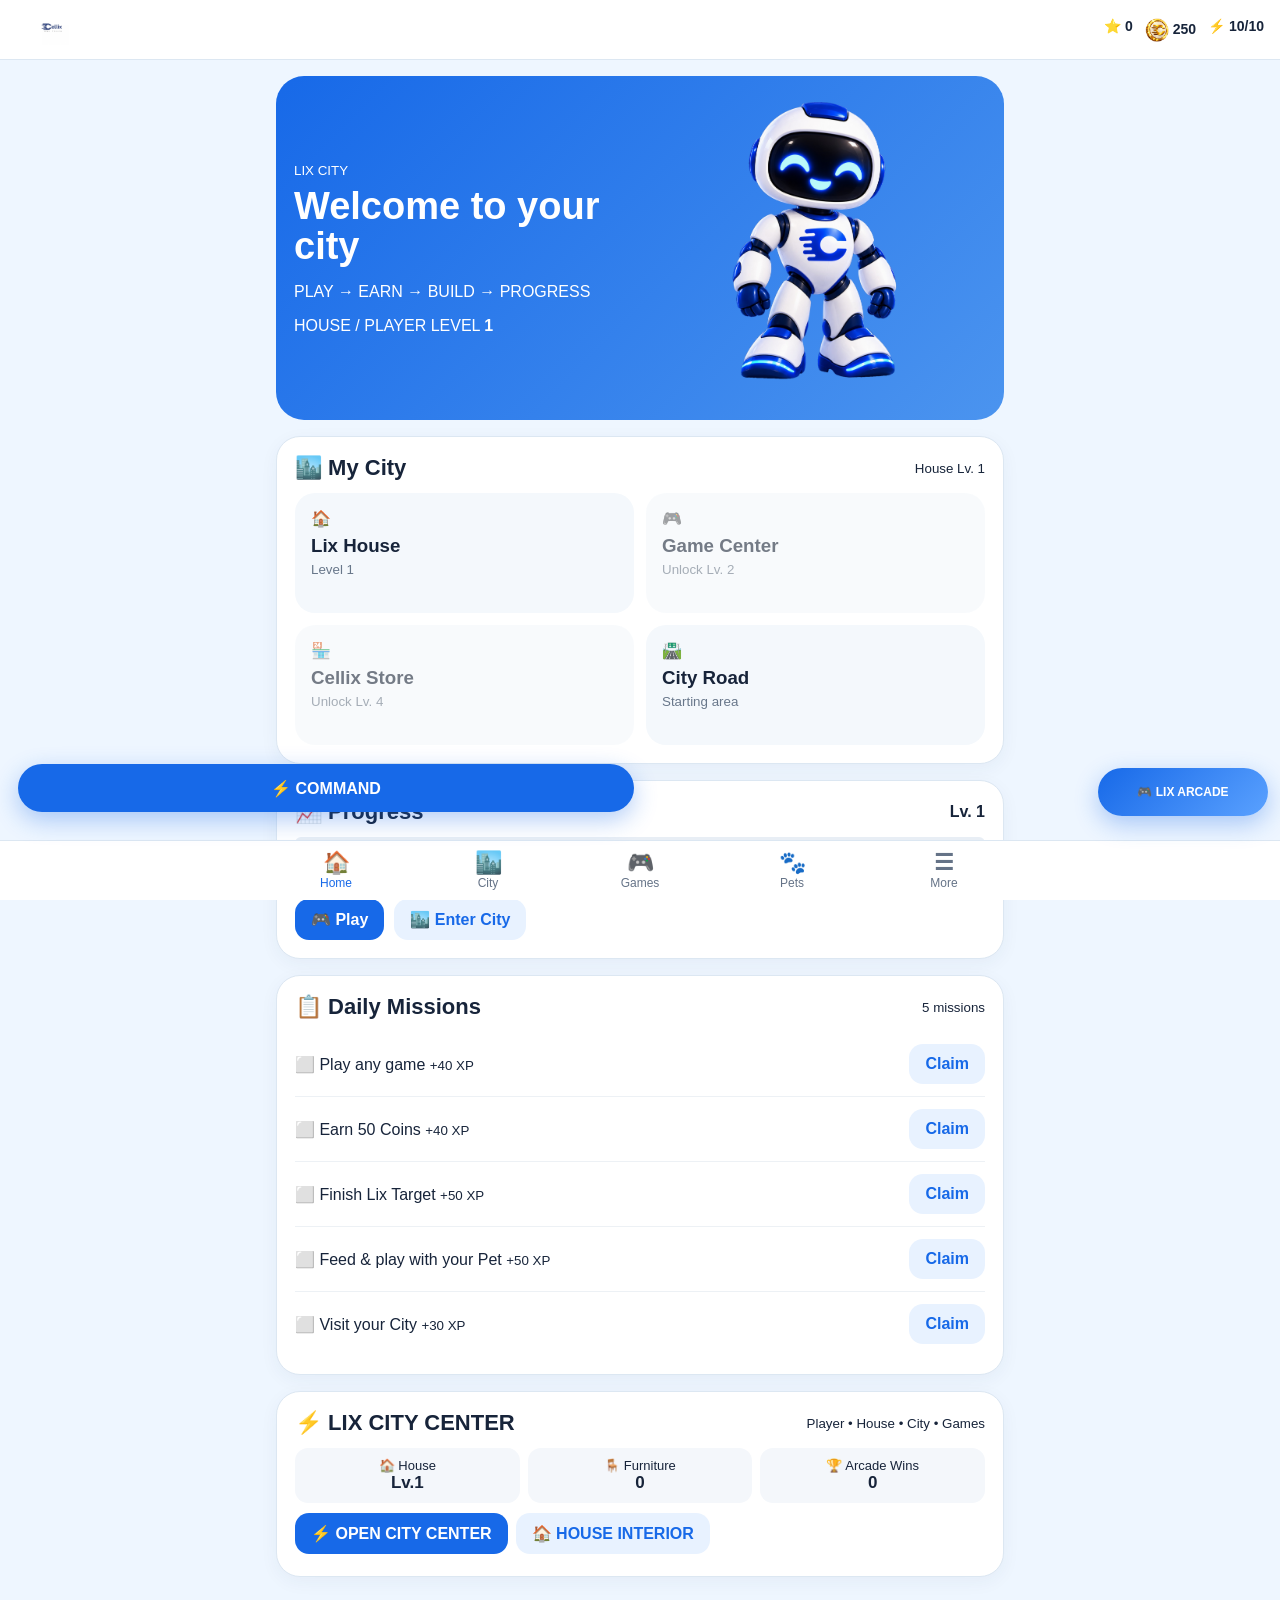
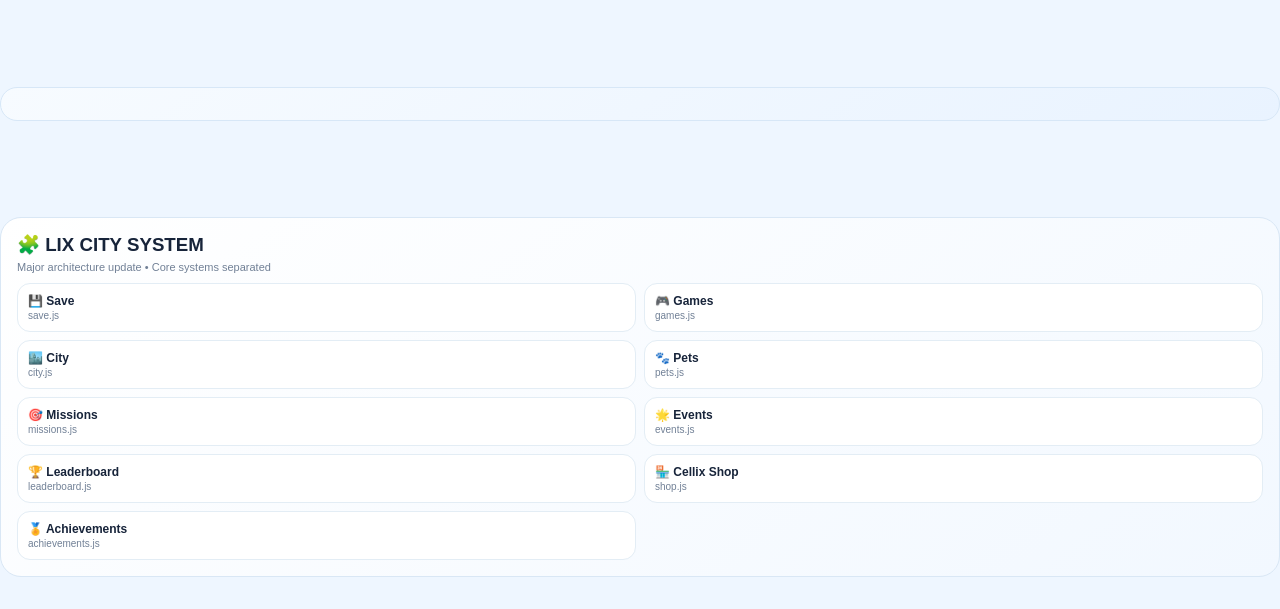
==== index.html @ 16416f97 "Add files via upload" ====
<!doctype html>
<html lang="en">
<head>
<meta charset="utf-8">
<meta name="viewport" content="width=device-width,initial-scale=1,viewport-fit=cover">
<meta name="theme-color" content="#1769e8">
<meta name="version" content="LIX CITY v2.3 MEGA INTEGRATION">
<title>LIX CITY v2.3 — Mega Integration</title>
<style>
*{box-sizing:border-box}:root{--blue:#1769e8;--ink:#17243a;--muted:#68778a;--bg:#eef6ff;--line:#dce7f2}body{margin:0;background:var(--bg);color:var(--ink);font-family:Arial,Helvetica,sans-serif}button{font:inherit;border:0;cursor:pointer}.top{position:sticky;top:0;z-index:40;background:#fff;padding:10px 16px;display:flex;align-items:center;justify-content:space-between;border-bottom:1px solid var(--line)}.brand img{width:70px;max-height:35px;object-fit:contain}.stats{display:flex;gap:12px;font-weight:700;font-size:14px}.wrap{max-width:760px;margin:auto;padding:16px 16px 94px}.hero{background:linear-gradient(135deg,#1769e8,#4b94ef);border-radius:28px;color:#fff;padding:22px 18px;display:grid;grid-template-columns:1fr 1fr;gap:12px;align-items:center}.hero h1{font-size:38px;line-height:1.05;margin:8px 0}.hero img{width:100%;max-height:300px;object-fit:contain}.card{background:#fff;border:1px solid var(--line);border-radius:24px;padding:18px;margin-top:16px;box-shadow:0 5px 18px #233d5a0d}.title{display:flex;justify-content:space-between;align-items:center;margin-bottom:12px}.title h2{margin:0;font-size:22px}.grid{display:grid;grid-template-columns:1fr 1fr;gap:12px}.tile{background:#f4f8fc;border-radius:20px;padding:16px;min-height:120px}.tile h3{margin:7px 0 3px}.tile small,.muted{color:var(--muted)}.btn.ghost{background:#fff;border:1px solid #d7e4ef;color:#17304b;padding:8px 10px;font-size:12px}.btn{background:var(--blue);color:#fff;border-radius:14px;padding:11px 16px;font-weight:700}.btn.alt{background:#e8f2ff;color:var(--blue)}.btn:disabled{opacity:.45}.row{display:flex;gap:10px;flex-wrap:wrap}.progress{height:12px;background:#e8eef5;border-radius:20px;overflow:hidden}.bar{height:100%;background:var(--blue);border-radius:20px}.mission{display:flex;justify-content:space-between;align-items:center;gap:8px;padding:12px 0;border-bottom:1px solid #edf1f5}.mission:last-child{border-bottom:0}.unlock{display:flex;justify-content:space-between;align-items:center;gap:12px;padding:12px 0;border-bottom:1px solid #edf1f5}.unlock:last-child{border-bottom:0}.unlock b{font-size:15px}.badge{background:#e8f2ff;color:var(--blue);border-radius:999px;padding:5px 9px;font-size:12px;font-weight:700}.badge.now{background:#e7f7ed;color:#267342}

/* Living city */
.city-wrap{position:relative;height:535px;border-radius:28px;overflow:hidden;border:2px solid #cbddea;background:linear-gradient(#91d7ff 0 43%,#88c978 43%);box-shadow:inset 0 -20px 50px #527c4430}.cloud{position:absolute;width:72px;height:25px;border-radius:30px;background:#fff9;filter:blur(.2px);animation:cloud 22s linear infinite}.cloud:before,.cloud:after{content:"";position:absolute;background:#fff9;border-radius:50%}.cloud:before{width:32px;height:32px;left:12px;top:-16px}.cloud:after{width:42px;height:42px;right:8px;top:-20px}.c1{top:12%;left:-20%}.c2{top:20%;left:45%;animation-duration:28s}.city-road-h{position:absolute;left:-5%;right:-5%;top:61%;height:62px;background:#727d8a;box-shadow:0 -6px 0 #aab2ba,0 6px 0 #aab2ba}.city-road-v{position:absolute;top:39%;bottom:-5%;left:56%;width:62px;background:#727d8a;box-shadow:-6px 0 0 #aab2ba,6px 0 0 #aab2ba}.lane-h{position:absolute;left:0;right:0;top:calc(61% + 29px);height:4px;background:#f7f1d1}.lane-v{position:absolute;top:43%;bottom:0;left:calc(56% + 29px);width:4px;background:#f7f1d1}.plot{position:absolute;background:#ffffffeb;border:3px solid #dce7f2;border-radius:20px;width:145px;height:112px;display:flex;align-items:center;justify-content:center;flex-direction:column;font-weight:700;box-shadow:0 10px 20px #23415a25;z-index:3}.plot small{font-weight:400;color:#68778a}.house{left:5%;top:8%}.center{right:5%;top:7%}.store{left:5%;top:36%}.park{left:5%;bottom:6%}.energy{right:5%;bottom:6%}.locked{opacity:.52;filter:grayscale(.15)}.tree{position:absolute;font-size:34px;z-index:2;animation:sway 2.5s ease-in-out infinite alternate}.t1{left:42%;top:11%}.t2{left:74%;top:34%}.t3{left:31%;bottom:8%}.t4{right:29%;bottom:14%}.lamp{position:absolute;font-size:25px;z-index:4}.l1{left:48%;top:56%}.l2{left:68%;top:55%}.city-lix{position:absolute;width:84px;height:auto;left:43%;top:48%;z-index:10;filter:drop-shadow(0 9px 5px #23415a45);transition:left .2s ease,top .2s ease}.city-lix.walk{animation:lixbob .42s infinite alternate}.pet-city{position:absolute;font-size:32px;z-index:11;transition:left .25s ease,top .25s ease}.coins-city{position:absolute;z-index:5;font-size:24px;animation:floatcoin 2s ease-in-out infinite}.cc1{left:36%;top:38%}.cc2{right:33%;top:45%}.cc3{left:20%;bottom:23%}.city-controls{display:flex;gap:8px;justify-content:center;margin-top:12px}.round{width:52px;height:44px;border-radius:14px;background:#e8f2ff;color:var(--blue);font-weight:900}.energy-countdown{display:block;font-size:10px;color:#5d6f82;margin-top:2px;white-space:nowrap}.energy-countdown.ready{color:#1769e8;font-weight:800}.stats .energy-stat{display:inline-flex;flex-direction:column;align-items:center;line-height:1.05}.stats .energy-stat .energy-main{font-size:12px}.stats .energy-stat .energy-countdown{font-size:9px}
.city-note{padding:10px 12px;border-radius:14px;background:#f2f8ff;margin-top:12px}.zone-label{position:absolute;z-index:2;background:#17243acc;color:#fff;border-radius:10px;padding:6px 9px;font-size:11px}.zl1{left:35%;top:31%}.zl2{right:28%;bottom:27%}
@keyframes cloud{to{transform:translateX(150vw)}}@keyframes sway{to{transform:rotate(3deg)}}@keyframes lixbob{to{transform:translateY(-4px)}}@keyframes floatcoin{50%{transform:translateY(-7px)}}.nav{position:fixed;bottom:0;left:0;right:0;background:#fff;border-top:1px solid var(--line);z-index:50}.navin{max-width:760px;margin:auto;display:grid;grid-template-columns:repeat(5,1fr)}.nav button{background:#fff;padding:9px 2px 10px;color:#657387;font-size:12px}.nav button b{display:block;font-size:22px}.nav button.active{color:var(--blue)}.toast{position:fixed;left:50%;bottom:78px;transform:translateX(-50%);background:#17243a;color:#fff;padding:11px 16px;border-radius:14px;z-index:100;display:none;white-space:nowrap}.center{text-align:center}
.game{background:#f5f9ff;border:1px solid #dce8f5;border-radius:20px;padding:16px;margin-top:12px}.playarea,.runnerArea,.catchArea{height:330px;border-radius:20px;position:relative;overflow:hidden;margin:12px 0;border:2px solid #d5e6ef;background:linear-gradient(#bde6ff,#dff5c8)}.target{position:absolute;width:56px;height:56px;border-radius:50%;background:var(--blue);color:#fff;font-weight:900;display:grid;place-items:center}.runnerLix{position:absolute;bottom:40px;left:10%;width:82px;transition:left .12s}.obstacle{position:absolute;bottom:34px;width:35px;height:55px;background:#8b5a35;border-radius:10px}.lane{position:absolute;left:0;right:0;bottom:20px;border-top:3px dashed #fff9}.fall{position:absolute;font-size:32px;background:none}.spin{width:230px;height:230px;border-radius:50%;margin:18px auto;background:conic-gradient(#1769e8 0 16.66%,#f4b400 16.66% 33.32%,#50a56b 33.32% 49.98%,#e85d75 49.98% 66.64%,#7c5cff 66.64% 83.3%,#ff8a3d 83.3%);border:10px solid #fff;display:grid;place-items:center;box-shadow:0 8px 25px #0002}.spin:after{content:"SPIN";background:#17243a;color:#fff;width:76px;height:76px;border-radius:50%;display:grid;place-items:center}
@media(max-width:520px){.hero h1{font-size:32px}.hero img{max-height:260px}.stats{gap:8px;font-size:13px}.city-wrap{height:500px}.plot{width:118px;height:92px;font-size:14px}.city-lix{width:70px}}

.coin-icon{width:24px;height:24px;object-fit:contain;vertical-align:middle;display:inline-block}
.coin-icon.small{width:20px;height:20px}
.coin-icon.big{width:34px;height:34px}
.coin-float{position:absolute;z-index:5;width:38px;height:38px;object-fit:contain;animation:floatcoin 2s ease-in-out infinite}
.fall.coin-img{position:absolute;background:none;border:0;width:42px;height:42px;object-fit:contain;z-index:5}

/* v0.8 living-city world */
.city-viewport{height:560px;overflow:auto;overflow-x:hidden;border-radius:28px;border:2px solid #cbddea;background:#8fd4fa;position:relative;scroll-behavior:smooth}
.city-world{position:relative;width:920px;height:760px;background:linear-gradient(#91d8ff 0 40%,#83c979 40%);overflow:hidden}
.city-world .road-h{position:absolute;left:-20px;right:-20px;top:470px;height:82px;background:#707b88;box-shadow:0 -7px #aeb7bf,0 7px #aeb7bf}
.city-world .road-v{position:absolute;top:300px;bottom:-20px;left:500px;width:82px;background:#707b88;box-shadow:-7px 0 #aeb7bf,7px 0 #aeb7bf}
.city-world .road-h:after{content:"";position:absolute;left:0;right:0;top:39px;height:4px;background:#f8efc6}
.city-world .road-v:after{content:"";position:absolute;top:0;bottom:0;left:39px;width:4px;background:#f8efc6}
.b-workshop{left:70px;top:560px}.b-market{left:700px;top:560px}.b-studio{left:270px;top:620px}.b-stable{left:520px;top:620px}
.city-building{position:absolute;width:180px;height:150px;border-radius:18px 18px 12px 12px;z-index:6;filter:drop-shadow(0 12px 8px #27445a30)}
.city-building .roof{position:absolute;left:-10px;right:-10px;top:-35px;height:55px;background:#fff;border-radius:20px 20px 6px 6px;transform:skewX(-12deg);box-shadow:0 7px 0 #d7e4ed}
.city-building .front{position:absolute;inset:0;border-radius:16px;background:linear-gradient(180deg,#dff4ff 0%,#b7d8ed 58%,#91b8d0 100%);border:4px solid #d9edf8;overflow:hidden;box-shadow:inset 0 10px 0 #ffffff55,inset 0 -12px 0 #527a9555}
.city-building .window{position:absolute;width:28px;height:32px;background:linear-gradient(145deg,#d9f6ff,#4ca8dc);border:3px solid #fff;border-radius:7px;box-shadow:inset 0 0 0 2px #65b9e5,0 3px 5px #18344a35}
.city-building .door{position:absolute;bottom:0;left:calc(50% - 20px);width:40px;height:56px;background:linear-gradient(90deg,#245579,#5d99bd,#245579);border-radius:10px 10px 0 0;border:3px solid #fff;box-shadow:0 -2px 8px #17304b33}
.city-building .label{position:absolute;left:7px;right:7px;bottom:7px;text-align:center;font-weight:900;font-size:12px;color:#fff;background:#17304bd9;border-radius:8px;padding:4px 3px;text-shadow:none;z-index:3}
.b-house{left:70px;top:95px}.b-center{left:650px;top:110px}.b-store{left:70px;top:300px}.b-park{left:70px;top:545px}.b-energy{left:650px;top:545px}
.b-house .front{background:linear-gradient(135deg,#fff7e8,#e9f4ff)}.b-house .roof{background:#e85f62}
.b-center .roof{background:#7b8cff}.b-store .roof{background:#5dc68a}.b-park .roof{background:#75c96d}.b-energy .roof{background:#ffc84a}
.locked-building{opacity:.48;filter:grayscale(.1) drop-shadow(0 8px 5px #27445a22)}
.world-tree{position:absolute;font-size:48px;z-index:4;filter:drop-shadow(0 5px 3px #27445a30)}
.wt1{left:330px;top:110px}.wt2{left:790px;top:315px}.wt3{left:350px;top:575px}.wt4{left:820px;top:585px}.wt5{left:20px;top:485px}
.world-lamp{position:absolute;font-size:30px;z-index:8}.wl1{left:430px;top:430px}.wl2{left:570px;top:430px}.wl3{left:470px;top:535px}.wl4{left:610px;top:535px}
.world-coin{position:absolute;width:54px;height:54px;object-fit:contain;z-index:9;cursor:pointer;animation:floatcoin 1.8s ease-in-out infinite;filter:drop-shadow(0 6px 5px #5b3b0028)}
.wc1{left:390px;top:270px}.wc2{left:570px;top:350px}.wc3{left:300px;top:510px}.wc4{left:700px;top:470px}.wc5{left:470px;top:650px}
.world-lix{position:absolute;width:92px;height:auto;object-fit:contain;z-index:15;filter:drop-shadow(0 10px 5px #23415a45);transition:left .18s ease,top .18s ease}
.world-pet{position:absolute;font-size:34px;z-index:16;transition:left .2s ease,top .2s ease}
.world-sign{position:absolute;background:#17304bd9;color:#fff;padding:7px 11px;border-radius:12px;font-size:12px;font-weight:700;z-index:10}
.ws1{left:350px;top:405px}.ws2{left:515px;top:405px}
.city-scroll-hint{font-size:12px;color:#68778a;text-align:center;margin-top:7px}

/* v0.9 interaction layer */
.city-action{position:absolute;z-index:30;transform:translate(-50%,-100%);background:#17304bf2;color:#fff;border:2px solid #fff;border-radius:14px;padding:8px 12px;font-size:12px;font-weight:800;box-shadow:0 8px 18px #18344a33;display:none}
.city-action.show{display:block}
.city-panel{position:absolute;z-index:35;left:50%;bottom:16px;transform:translateX(-50%);width:min(430px,90%);background:#fffffff5;border:2px solid #d9e8f2;border-radius:22px;padding:14px;box-shadow:0 12px 28px #1d405a30;display:none}
.city-panel.show{display:block}
.city-panel h3{margin:0 0 4px}.city-panel p{margin:5px 0;color:#68778a;font-size:13px}
.city-panel .close{position:absolute;right:10px;top:8px;background:#eaf3fb;color:#17304b;border-radius:10px;width:32px;height:32px}
.city-build-hit{position:absolute;z-index:20;cursor:pointer;background:transparent!important;border:0!important;padding:0!important;margin:0!important;box-shadow:none!important;appearance:none;-webkit-appearance:none;color:transparent!important;outline:none!important}
.bh-house{left:60px;top:80px;width:200px;height:190px}.bh-center{left:640px;top:90px;width:200px;height:190px}
.bh-store{left:60px;top:280px;width:200px;height:190px}.bh-park{left:60px;top:525px;width:200px;height:190px}.bh-energy{left:640px;top:525px;width:200px;height:190px}
.collect-ring{position:absolute;z-index:8;pointer-events:none;width:68px;height:68px;border:3px solid #fff;border-radius:50%;animation:ring .5s ease-out forwards}
@keyframes ring{to{transform:scale(1.7);opacity:0}}

/* v0.10 city composition fix */
.city-viewport{height:560px;overflow:auto;overflow-x:auto;overflow-y:auto}
.city-world{width:1100px;height:820px;background:linear-gradient(#91d8ff 0 34%,#83c979 34% 100%)}
.city-world .road-h{top:405px;height:76px}
.city-world .road-v{top:190px;left:590px;width:76px}
.city-world .road-h:after{top:36px}
.city-world .road-v:after{left:36px}
.city-building{width:150px;height:118px}
.city-building .roof{top:-27px;height:43px}
.city-building .window{width:23px;height:27px;top:28px!important}
.city-building .door{width:34px;height:47px;left:calc(50% - 17px)}
.city-building .label{font-size:12px;bottom:6px}
.b-house{left:105px;top:105px}
.b-center{left:780px;top:115px}
.b-store{left:100px;top:555px}
.b-park{left:790px;top:555px}
.b-energy{left:425px;top:620px}
.bh-house{left:85px;top:85px;width:190px;height:160px}
.bh-center{left:760px;top:95px;width:190px;height:160px}
.bh-store{left:80px;top:535px;width:190px;height:160px}
.bh-park{left:770px;top:535px;width:190px;height:160px}
.bh-energy{left:405px;top:600px;width:190px;height:160px}
.wt1{left:350px;top:110px}.wt2{left:950px;top:300px}.wt3{left:340px;top:625px}.wt4{left:720px;top:690px}.wt5{left:20px;top:350px}
.wl1{left:500px;top:365px}.wl2{left:665px;top:365px}.wl3{left:540px;top:470px}.wl4{left:635px;top:470px}
.wc1{left:350px;top:260px}.wc2{left:680px;top:300px}.wc3{left:285px;top:470px}.wc4{left:850px;top:450px}.wc5{left:530px;top:700px}
.ws1{left:410px;top:320px}.ws2{left:625px;top:320px}
.world-lix{width:78px}

/* v0.12 building polish */
.b-house .front{background:linear-gradient(180deg,#fff1d6 0%,#e9b875 58%,#c9894d 100%)}
.b-center .front{background:linear-gradient(180deg,#e5e8ff 0%,#9aa8ed 58%,#6674bd 100%)}
.b-store .front{background:linear-gradient(180deg,#e5fff0 0%,#9cddb9 58%,#5baa7f 100%)}
.b-park .front{background:linear-gradient(180deg,#e9ffe6 0%,#a8d98e 58%,#6ea95b 100%)}
.b-energy .front{background:linear-gradient(180deg,#fff8d7 0%,#f1cf62 58%,#c89b28 100%)}
.b-house .roof{box-shadow:0 7px 0 #b94e53,0 10px 14px #27445a30}.b-center .roof{box-shadow:0 7px 0 #5967ca,0 10px 14px #27445a30}.b-store .roof{box-shadow:0 7px 0 #419d69,0 10px 14px #27445a30}.b-park .roof{box-shadow:0 7px 0 #589c52,0 10px 14px #27445a30}.b-energy .roof{box-shadow:0 7px 0 #d39e24,0 10px 14px #27445a30}
.locked-building{opacity:.58}


/* v0.26 — House visual progression */
.b-house.stage-1 .roof{background:#e85f62}
.b-house.stage-1 .front{background:linear-gradient(180deg,#fff1d6 0%,#e9b875 58%,#c9894d 100%)}
.b-house.stage-5 .roof{background:#5c7fe8;height:50px}
.b-house.stage-5 .front{background:linear-gradient(180deg,#e9f4ff 0%,#9fc8ed 58%,#5c86b5 100%)}
.b-house.stage-10 .roof{background:#6c4fd4;height:54px}
.b-house.stage-10 .front{background:linear-gradient(180deg,#f3ecff 0%,#bba5ed 58%,#7055a9 100%)}
.b-house.stage-15 .roof{background:#d68a35;height:58px}
.b-house.stage-15 .front{background:linear-gradient(180deg,#fff5df 0%,#e8c17e 58%,#ae7838 100%)}
.b-house.stage-20 .roof{background:#2d9b9b;height:62px}
.b-house.stage-20 .front{background:linear-gradient(180deg,#e4ffff 0%,#8bd0d0 58%,#438c8c 100%)}
.b-house.stage-25 .roof{background:#d84d88;height:66px}
.b-house.stage-25 .front{background:linear-gradient(180deg,#fff0f8 0%,#e6a4c4 58%,#a85d83 100%)}
.b-house.stage-30 .roof{background:#3f8d68;height:70px}
.b-house.stage-30 .front{background:linear-gradient(180deg,#effff5 0%,#a8d8b8 58%,#5d956f 100%)}
.b-house.stage-35 .roof{background:#455a9d;height:74px}
.b-house.stage-35 .front{background:linear-gradient(180deg,#eef2ff 0%,#a8b6e2 58%,#5c6d9e 100%)}
.b-house.stage-40 .roof{background:#b94b3f;height:78px}
.b-house.stage-40 .front{background:linear-gradient(180deg,#fff0eb 0%,#e4a398 58%,#a05b51 100%)}
.b-house.stage-45 .roof{background:#8a5a9e;height:82px}
.b-house.stage-45 .front{background:linear-gradient(180deg,#fff0ff 0%,#c9a4d2 58%,#835f8e 100%)}
.b-house.stage-50 .roof{background:#c99a25;height:86px;box-shadow:0 8px 0 #8e6c18,0 12px 18px #27445a30}
.b-house.stage-50 .front{background:linear-gradient(180deg,#fffbe7 0%,#f0d66e 58%,#b7952e 100%)}
.energy-countdown{font-size:11px;color:#657387}.energy-countdown.ready{color:#1769e8;font-weight:800}.tile.locked{opacity:.6}

/* v0.32 city buildings */
.b-workshop{left:410px;top:105px}.b-market{left:790px;top:315px}.b-studio{left:410px;top:315px}.b-stable{left:790px;top:500px}.b-plaza{left:410px;top:500px}.b-arena{left:105px;top:315px}
.b-workshop .roof{background:#9b7653}.b-market .roof{background:#d46b9a}.b-studio .roof{background:#8b70d6}.b-stable .roof{background:#9b704f}.b-plaza .roof{background:#4d9fc7}.b-arena .roof{background:#e4ad42}
.b-workshop .front{background:linear-gradient(180deg,#fff4e5,#cfa77b 58%,#8f6848)}.b-market .front{background:linear-gradient(180deg,#fff0f8,#e3a1c1 58%,#ad5d88)}.b-studio .front{background:linear-gradient(180deg,#f1ecff,#b7a6e8 58%,#7b63b5)}.b-stable .front{background:linear-gradient(180deg,#fff4df,#d6a56e 58%,#96653f)}.b-plaza .front{background:linear-gradient(180deg,#e9fbff,#9fd4e8 58%,#5d9db8)}.b-arena .front{background:linear-gradient(180deg,#fff7d9,#e5c96e 58%,#b08b2c)}
.b-workshop .roof,.b-market .roof,.b-studio .roof,.b-stable .roof,.b-plaza .roof,.b-arena .roof{box-shadow:0 7px 0 #27445a55,0 10px 14px #27445a30}

.bh-workshop{left:395px;top:90px;width:190px;height:160px}.bh-market{left:775px;top:300px;width:190px;height:160px}.bh-studio{left:395px;top:300px;width:190px;height:160px}.bh-stable{left:775px;top:485px;width:190px;height:160px}.bh-plaza{left:395px;top:485px;width:190px;height:160px}.bh-arena{left:90px;top:300px;width:190px;height:160px}

.cellix-shop-card{margin-top:16px}.cellix-product{display:flex;align-items:center;justify-content:space-between;gap:12px;padding:12px 14px;border:1px solid #dce7f2;border-radius:16px;background:#f7fbff}.cellix-product .meta{min-width:0}.cellix-product .name{font-weight:800}.cellix-product .sub{font-size:12px;color:#68778a;margin-top:3px}.cellix-product a{display:inline-block;flex:0 0 auto;background:#1769e8;color:#fff;text-decoration:none;border-radius:12px;padding:10px 14px;font-weight:800}.cellix-shop-note{font-size:12px;color:#68778a;margin:4px 0 0}.cellix-empty{padding:14px;border-radius:16px;background:#f4f8fc;color:#68778a}

.install-card{display:none;border:2px solid #cfe2ff;background:linear-gradient(135deg,#eef7ff,#fff);}
.install-card.show{display:block}
.install-card .install-note{color:#68778a;font-size:13px;margin:6px 0 12px}
.install-btn{width:100%;font-size:16px;padding:13px 16px}

.game-center-panel{margin-top:14px;padding:14px;border-radius:18px;background:linear-gradient(135deg,#edf3ff,#fff);border:1px solid #d8e5f5}
.game-center-panel .gc-row{display:flex;justify-content:space-between;gap:10px;align-items:center;padding:10px 0;border-bottom:1px solid #e3ebf4}
.game-center-panel .gc-row:last-child{border-bottom:0}
.game-center-panel .gc-name{font-weight:900}.game-center-panel .gc-meta{font-size:12px;color:#68778a}


.gc-real{margin-top:16px;padding:16px;border-radius:22px;background:linear-gradient(145deg,#f7fbff,#e9f3ff);border:1px solid #d7e7f7}
.gc-real h3{margin:0 0 5px}.gc-sub{font-size:12px;color:#6b7b8d;margin-bottom:12px}
.gc-games{display:grid;grid-template-columns:1fr;gap:10px}
.gc-game{display:flex;align-items:center;gap:12px;padding:13px;border-radius:17px;background:#fff;border:1px solid #e3edf6}
.gc-game .ico{font-size:28px;width:38px;text-align:center}.gc-game .info{flex:1}.gc-game .name{font-weight:900}.gc-game .meta{font-size:11px;color:#718096;margin-top:3px}
.gc-game .play{border:0;border-radius:12px;padding:9px 12px;background:#1688e5;color:#fff;font-weight:800}
.gc-up{font-size:11px;color:#1688e5;font-weight:800}


.gc-upgrade-box{margin-top:12px;padding:13px;border-radius:16px;background:#fff;border:1px solid #e1ebf5}
.gc-upgrade-head{display:flex;justify-content:space-between;align-items:center;margin-bottom:8px}
.gc-upgrade-head b{font-size:13px}.gc-upgrade-head span{font-size:11px;color:#718096}
.gc-upgrade-actions{display:flex;gap:8px;flex-wrap:wrap}
.gc-upgrade-actions button{border:0;border-radius:11px;padding:9px 11px;background:#1769e8;color:#fff;font-weight:800}
.gc-upgrade-actions button:disabled{opacity:.45}


.lix-major{margin-top:16px;display:grid;gap:12px}
.lix-card{background:linear-gradient(145deg,#fff,#f3f8ff);border:1px solid #dce9f6;border-radius:20px;padding:15px}
.lix-card-head{display:flex;justify-content:space-between;align-items:center;margin-bottom:10px}
.lix-card h3{margin:0;font-size:17px}.lix-muted{font-size:11px;color:#718096}
.lix-progress{height:8px;border-radius:99px;background:#e6eef6;overflow:hidden;margin:8px 0}
.lix-progress>i{display:block;height:100%;background:#1688e5;border-radius:99px}
.lix-row{display:flex;align-items:center;gap:10px;padding:9px 0;border-bottom:1px solid #e7eef5}
.lix-row:last-child{border-bottom:0}.lix-row .grow{flex:1}
.lix-pill{font-size:11px;font-weight:900;padding:5px 8px;border-radius:10px;background:#eaf4ff;color:#1676c9}
.lix-btn{border:0;border-radius:11px;padding:9px 12px;background:#1688e5;color:#fff;font-weight:900}
.lix-btn.gold{background:#d99b16}.lix-btn:disabled{opacity:.45}
.lix-statgrid{display:grid;grid-template-columns:repeat(3,1fr);gap:8px}
.lix-stat{padding:10px;border-radius:14px;background:#fff;text-align:center;border:1px solid #e7eef5}
.lix-stat b{display:block;font-size:16px}.lix-stat span{font-size:10px;color:#718096}


.v53-grid{display:grid;gap:12px;margin-top:16px}
.v53-card{background:linear-gradient(145deg,#fff,#f2f8ff);border:1px solid #dbe8f5;border-radius:20px;padding:15px}
.v53-head{display:flex;justify-content:space-between;align-items:center;margin-bottom:10px}
.v53-head h3{margin:0;font-size:17px}.v53-muted{font-size:11px;color:#718096}
.v53-items{display:grid;grid-template-columns:1fr 1fr;gap:9px}
.v53-item{background:#fff;border:1px solid #e3edf5;border-radius:15px;padding:12px}
.v53-item b{display:block;margin-bottom:4px}.v53-item span{font-size:11px;color:#718096}
.v53-action{width:100%;border:0;border-radius:11px;padding:9px;margin-top:9px;background:#1688e5;color:#fff;font-weight:900}
.v53-action:disabled{opacity:.45}
.v53-shop{display:flex;align-items:center;gap:12px;background:#fff;border:1px solid #e3edf5;border-radius:15px;padding:12px;margin-top:8px}
.v53-shop .grow{flex:1}.v53-price{font-weight:900;color:#d49412}


.v54{margin-top:16px;display:grid;gap:12px}
.v54-card{background:linear-gradient(145deg,#fff,#f1f7ff);border:1px solid #d9e7f5;border-radius:21px;padding:15px}
.v54-head{display:flex;align-items:center;justify-content:space-between;margin-bottom:10px}
.v54-head h3{margin:0;font-size:17px}.v54-muted{font-size:11px;color:#718096}
.v54-road{display:grid;gap:8px}
.v54-step{display:flex;align-items:center;gap:10px;padding:10px;border-radius:14px;background:#fff;border:1px solid #e4edf5}
.v54-step .num{width:30px;height:30px;border-radius:50%;display:grid;place-items:center;background:#eaf4ff;color:#1688e5;font-weight:900}
.v54-step .grow{flex:1}.v54-step small{display:block;color:#718096;margin-top:2px}
.v54-city{height:230px;border-radius:18px;position:relative;overflow:hidden;background:linear-gradient(#bde8ff 0 42%,#8fd27d 42% 100%);border:1px solid #d5e6ef}
.v54-roadx,.v54-roady{position:absolute;background:#687783}
.v54-roadx{left:0;right:0;top:57%;height:38px}.v54-roady{top:0;bottom:0;left:50%;width:38px;transform:translateX(-50%)}
.v54-house,.v54-center,.v54-park{position:absolute;display:grid;place-items:center;border-radius:14px;font-size:30px}
.v54-house{left:10%;top:20%;width:82px;height:62px;background:#fff0dc}.v54-center{right:9%;top:18%;width:82px;height:62px;background:#dfe8ff}.v54-park{left:11%;bottom:12%;width:74px;height:56px;background:#bceaa9}
.v54-lix{position:absolute;left:47%;top:45%;font-size:34px;animation:v54walk 3s ease-in-out infinite alternate}
.v54-pet{position:absolute;left:57%;top:60%;font-size:23px;animation:v54pet 2.4s ease-in-out infinite alternate}
@keyframes v54walk{from{transform:translateX(-18px)}to{transform:translateX(18px)}}@keyframes v54pet{from{transform:translateX(-8px)}to{transform:translateX(8px)}}
.v54-collect{position:absolute;font-size:24px;animation:v54float 1.6s ease-in-out infinite alternate}
.v54-c1{left:35%;top:22%}.v54-c2{right:25%;bottom:20%}
@keyframes v54float{from{transform:translateY(0)}to{transform:translateY(-8px)}}
.v54-housebox{display:flex;gap:12px;align-items:center}
.v54-housebox .big{font-size:44px}.v54-housebox .grow{flex:1}
.v54-bar{height:8px;background:#e5edf5;border-radius:99px;overflow:hidden;margin-top:8px}.v54-bar i{display:block;height:100%;background:#1688e5;border-radius:99px}


.v55{margin-top:16px;display:grid;gap:12px}
.v55-card{background:linear-gradient(145deg,#fff,#f1f7ff);border:1px solid #d9e7f5;border-radius:21px;padding:15px}
.v55-head{display:flex;justify-content:space-between;align-items:center;gap:8px;margin-bottom:10px}
.v55-head h3{margin:0;font-size:17px}.v55-muted{font-size:11px;color:#718096}
.v55-grid{display:grid;grid-template-columns:1fr 1fr;gap:9px}
.v55-box{padding:12px;border-radius:15px;background:#fff;border:1px solid #e3edf5}
.v55-box b{display:block;margin-bottom:4px}.v55-box small{color:#718096}
.v55-btn{width:100%;border:0;border-radius:11px;padding:10px;margin-top:9px;background:#1688e5;color:#fff;font-weight:900}
.v55-btn.alt{background:#eaf4ff;color:#1676c9}.v55-btn.gold{background:#d99b16}
.v55-list{display:grid;gap:7px}.v55-row{display:flex;align-items:center;gap:10px;padding:10px;border-radius:13px;background:#fff;border:1px solid #e5edf5}
.v55-row .grow{flex:1}.v55-rank{font-weight:900;width:26px}.v55-tag{font-size:10px;font-weight:900;padding:5px 7px;border-radius:9px;background:#eaf4ff;color:#1676c9}
.v55-citymini{height:150px;border-radius:17px;position:relative;overflow:hidden;background:linear-gradient(#bce8ff 0 43%,#8fd27d 43%);border:1px solid #d5e6ef}
.v55-citymini:before,.v55-citymini:after{content:"";position:absolute;background:#667783}.v55-citymini:before{left:0;right:0;top:58%;height:27px}.v55-citymini:after{top:0;bottom:0;left:51%;width:27px}
.v55-citymini .h{position:absolute;left:9%;top:20%;font-size:35px}.v55-citymini .g{position:absolute;right:9%;top:20%;font-size:35px}.v55-citymini .l{position:absolute;left:46%;top:48%;font-size:31px}.v55-citymini .p{position:absolute;left:57%;top:63%;font-size:21px}


/* v0.57 Major Expansion */
.v57{margin-top:16px;display:grid;gap:12px}
.v57-card{background:linear-gradient(145deg,#fff,#f1f7ff);border:1px solid #d9e7f5;border-radius:21px;padding:15px}
.v57-head{display:flex;justify-content:space-between;align-items:center;gap:8px;margin-bottom:11px}
.v57-head h3{margin:0;font-size:17px}.v57-muted{font-size:11px;color:#718096}
.v57-grid{display:grid;grid-template-columns:1fr 1fr;gap:9px}
.v57-box{padding:12px;border-radius:15px;background:#fff;border:1px solid #e3edf5}
.v57-box b{display:block;margin-bottom:4px}.v57-box small{color:#718096}
.v57-btn{width:100%;border:0;border-radius:11px;padding:10px;margin-top:9px;background:#1688e5;color:#fff;font-weight:900}
.v57-btn.alt{background:#eaf4ff;color:#1676c9}.v57-btn.gold{background:#d99b16}.v57-btn:disabled{opacity:.45}
.v57-list{display:grid;gap:7px}.v57-row{display:flex;align-items:center;gap:10px;padding:10px;border-radius:13px;background:#fff;border:1px solid #e5edf5}
.v57-row .grow{flex:1}.v57-icon{font-size:25px;width:34px;text-align:center}
.v57-badge{font-size:10px;font-weight:900;padding:5px 7px;border-radius:9px;background:#eaf4ff;color:#1676c9}
.v57-progress{height:8px;background:#e5edf5;border-radius:99px;overflow:hidden;margin-top:7px}
.v57-progress i{display:block;height:100%;background:#1688e5;border-radius:99px}
.v57-big{font-size:25px;font-weight:900}
.v57-city{height:185px;border-radius:18px;position:relative;overflow:hidden;background:linear-gradient(#bce8ff 0 43%,#91d37e 43%);border:1px solid #d5e6ef}
.v57-city:before,.v57-city:after{content:"";position:absolute;background:#687783}.v57-city:before{left:0;right:0;top:58%;height:30px}.v57-city:after{top:0;bottom:0;left:51%;width:30px}
.v57-city .house{position:absolute;left:8%;top:18%;font-size:42px}.v57-city .center{position:absolute;right:8%;top:18%;font-size:42px}
.v57-city .lix{position:absolute;left:46%;top:45%;font-size:34px;animation:v57walk 2.8s ease-in-out infinite alternate}
.v57-city .pet{position:absolute;left:58%;top:63%;font-size:23px;animation:v57pet 2.2s ease-in-out infinite alternate}
.v57-city .coin{position:absolute;font-size:22px;animation:v57float 1.5s ease-in-out infinite alternate}
.v57-city .c1{left:32%;top:20%}.v57-city .c2{right:27%;bottom:18%}
@keyframes v57walk{from{transform:translateX(-18px)}to{transform:translateX(18px)}}@keyframes v57pet{from{transform:translateX(-7px)}to{transform:translateX(7px)}}@keyframes v57float{from{transform:translateY(0)}to{transform:translateY(-7px)}}


.v58-architecture{margin-top:16px;padding:16px;border-radius:21px;background:linear-gradient(145deg,#fff,#f2f8ff);border:1px solid #d9e7f5}
.v58-architecture h3{margin:0 0 5px}.v58-modules{display:grid;grid-template-columns:1fr 1fr;gap:8px;margin-top:10px}
.v58-module{padding:10px;border-radius:13px;background:#fff;border:1px solid #e3edf5;font-size:12px;font-weight:800}
.v58-module small{display:block;color:#718096;font-weight:500;margin-top:2px}


.v59{margin-top:16px;display:grid;gap:12px}
.v59-card{background:linear-gradient(145deg,#fff,#f1f7ff);border:1px solid #d9e7f5;border-radius:21px;padding:15px}
.v59-head{display:flex;justify-content:space-between;align-items:center;gap:8px;margin-bottom:10px}
.v59-head h3{margin:0;font-size:17px}.v59-muted{font-size:11px;color:#718096}
.v59-profile{display:flex;align-items:center;gap:12px}
.v59-avatar{width:54px;height:54px;border-radius:50%;background:#eaf4ff;display:grid;place-items:center;font-size:29px}
.v59-profile .grow{flex:1}.v59-id{font-size:10px;color:#718096;margin-top:3px}
.v59-grid{display:grid;grid-template-columns:1fr 1fr;gap:9px}
.v59-box{padding:11px;border-radius:14px;background:#fff;border:1px solid #e3edf5}
.v59-box b{display:block}.v59-box small{color:#718096}
.v59-bar{height:8px;background:#e5edf5;border-radius:99px;overflow:hidden;margin-top:8px}.v59-bar i{display:block;height:100%;background:#1688e5}
.v59-list{display:grid;gap:7px}.v59-row{display:flex;gap:10px;align-items:center;padding:10px;border-radius:13px;background:#fff;border:1px solid #e5edf5}
.v59-row .grow{flex:1}.v59-badge{font-size:10px;font-weight:900;padding:5px 7px;border-radius:9px;background:#eaf4ff;color:#1676c9}


.v60{margin-top:16px;display:grid;gap:12px}
.v60-card{padding:15px;border-radius:21px;background:linear-gradient(145deg,#fff,#f1f7ff);border:1px solid #d9e7f5}
.v60-head{display:flex;justify-content:space-between;align-items:center;margin-bottom:10px}.v60-head h3{margin:0;font-size:17px}
.v60-grid{display:grid;grid-template-columns:repeat(3,1fr);gap:8px}.v60-box{padding:11px;border-radius:14px;background:#fff;border:1px solid #e3edf5;text-align:center}
.v60-box b{display:block;font-size:17px}.v60-box small{color:#718096;font-size:10px}
.v60-game{display:flex;align-items:center;gap:10px;padding:10px 0;border-bottom:1px solid #e6edf5}.v60-game:last-child{border-bottom:0}.v60-game .grow{flex:1}
.v60-badge{font-size:10px;font-weight:900;padding:5px 7px;border-radius:9px;background:#eaf4ff;color:#1676c9}


.v61{margin-top:14px}.v61-card{background:#fff;border:1px solid var(--line);border-radius:24px;padding:16px;box-shadow:0 5px 18px #233d5a0d}.v61-head{display:flex;justify-content:space-between;align-items:center;margin-bottom:12px}.v61-head h3{margin:0;font-size:18px}.v61-badge{background:#e8f2ff;color:var(--blue);border-radius:999px;padding:5px 9px;font-size:11px;font-weight:800}.v61-grid{display:grid;gap:8px}.v61-game{display:flex;align-items:center;gap:10px;background:#f6f9fc;border-radius:16px;padding:10px}.v61-icon{font-size:28px}.v61-game small{display:block;color:var(--muted);margin-top:3px;font-size:11px}.v61-best{text-align:center;font-size:10px;color:var(--muted);min-width:48px}.v61-best b{font-size:16px;color:var(--ink)}

/* v0.65 — Visible building evolution */
.city-building{transition:transform .28s ease,filter .28s ease,opacity .28s ease;transform-origin:center bottom}
.city-building.building-stage-0{filter:grayscale(.75) brightness(.82)}
.city-building.building-stage-1 .roof{filter:brightness(.98)}
.city-building.building-stage-2{transform:scale(1.04)}
.city-building.building-stage-2 .roof{height:48px;filter:brightness(1.06)}
.city-building.building-stage-2 .front{box-shadow:inset 0 0 0 2px #ffffff22,0 8px 18px #17304b22}
.city-building.building-stage-3{transform:scale(1.08)}
.city-building.building-stage-3 .roof{height:54px;filter:brightness(1.12);box-shadow:0 8px 0 #27445a44,0 12px 22px #17304b30}
.city-building.building-stage-3 .front:before{content:'✦';position:absolute;right:10px;top:8px;font-size:16px;color:#fff;opacity:.8}
.city-building.building-stage-4{transform:scale(1.12)}
.city-building.building-stage-4 .roof{height:60px;filter:brightness(1.18);box-shadow:0 9px 0 #27445a55,0 15px 25px #17304b38}
.city-building.building-stage-4 .front{box-shadow:inset 0 0 0 2px #ffffff30,0 10px 22px #17304b30}
.city-building.building-stage-5{transform:scale(1.17);filter:drop-shadow(0 0 10px #ffffff55)}
.city-building.building-stage-5 .roof{height:66px;filter:brightness(1.24);box-shadow:0 10px 0 #27445a66,0 16px 30px #17304b45}
.city-building.building-stage-5 .front:after{content:'✦  ✦';position:absolute;left:50%;top:7px;transform:translateX(-50%);font-size:11px;color:#fff;opacity:.85;white-space:nowrap}
.city-building:not(.locked-building):hover{transform:translateY(-4px) scale(1.03)}
.locked-building{filter:grayscale(.25);}
.b-house{z-index:7}
.b-house.stage-5{transform:scale(1.02)}
.b-house.stage-10,.b-house.stage-15,.b-house.stage-20,.b-house.stage-25,.b-house.stage-30,.b-house.stage-35,.b-house.stage-40,.b-house.stage-45,.b-house.stage-50{transform:scale(1.04);filter:drop-shadow(0 8px 12px #17304b25)}
.city-building .front{position:relative}


/* v0.68 — Building activity polish */
.v68-actions{margin-top:14px;display:grid;gap:9px}.v68-actions .v68-feature{margin-bottom:2px}
.v68-modal{max-height:82vh;overflow:auto}.v68-btn{transition:transform .15s ease,box-shadow .15s ease}.v68-btn:active{transform:scale(.98)}
.building-stage-5 .front{box-shadow:inset 0 0 0 2px #ffffff40,0 0 28px #65c8ff45,0 12px 28px #17304b40}
</style>
<link rel="manifest" href="manifest.json"><meta name="apple-mobile-web-app-capable" content="yes"><meta name="apple-mobile-web-app-status-bar-style" content="default"><meta name="apple-mobile-web-app-title" content="LIX CITY"><script>if("serviceWorker" in navigator){window.addEventListener("load",()=>navigator.serviceWorker.register("sw.js").catch(()=>{}));}</script><script src="save.js" defer></script>
<script src="games.js" defer></script>
<script src="city.js" defer></script>
<script src="city-buildings.js" defer></script>
<script src="pets.js" defer></script>
<script src="missions.js" defer></script>
<script src="events.js" defer></script>
<script src="leaderboard.js" defer></script>
<script src="shop.js" defer></script>
<script src="achievements.js" defer></script>
<script src="profile.js" defer></script>
<script src="progression.js" defer></script>
<script src="rewards.js" defer></script>
<script src="notifications.js" defer></script>
<script src="game-engine.js" defer></script>
<script src="building-activities.js" defer></script>
<script src="city-interaction.js" defer></script>

<style>
.city-world .npc1{left:350px;top:355px}.city-world .npc2{left:700px;top:520px}.city-world .npc3{left:250px;top:525px}.city-world .npc4{left:820px;top:390px}.city-world .cb1{left:340px;top:320px}.city-world .cb2{left:680px;top:485px}.city-world .car1{left:-100px;top:430px}.city-world .car2{left:-360px;top:445px;animation-delay:-4s}.city-world .city-bubble{pointer-events:none}
</style>

<style>
/* v0.71 — CITY RENDER FIX
   The previous build had a later rule changing .city-building .front to
   position:relative, which collapsed the building body and left only the roofs.
   Keep the body as a real positioned layer and force Lix above the scene. */
.city-building .front{position:absolute!important;inset:0!important;display:block!important;min-height:100%!important;}
.city-building .roof{z-index:2!important;}
.city-building .front{z-index:1!important;}
#worldLix.world-lix{display:block!important;visibility:visible!important;opacity:1!important;width:120px!important;height:auto!important;z-index:999!important;object-fit:contain!important;pointer-events:none!important;}
.city-world .world-lix{transform:translateZ(0);}
/* Clean CSS props instead of emoji-only scenery */
.city-world .world-tree{font-size:0;width:48px;height:58px;background:linear-gradient(#55b85f,#2f8d49);border-radius:50% 50% 42% 42%;filter:drop-shadow(0 6px 4px #27445a35);}
.city-world .world-tree:after{content:'';position:absolute;left:19px;top:40px;width:10px;height:22px;background:#8b5a35;border-radius:5px;}
.city-world .world-lamp{font-size:0;width:12px;height:48px;background:#536474;border-radius:8px;box-shadow:0 0 0 3px #fff3;}
.city-world .world-lamp:before{content:'';position:absolute;left:-7px;top:-7px;width:26px;height:26px;border-radius:50%;background:#fff2a8;box-shadow:0 0 18px #ffe66b;}
.city-world .world-lamp:after{content:'';position:absolute;left:-3px;top:7px;width:18px;height:6px;border-radius:6px;background:#68798a;}
.city-lix-marker{position:absolute;z-index:998;width:142px;height:18px;border-radius:50%;background:#1769e855;filter:blur(1px);pointer-events:none;}
@media(max-width:520px){#worldLix.world-lix{width:105px!important;}}
</style>
<style>
/* v0.75 — City interaction and polish */
.v74-tools{margin-top:12px;padding:14px;border:1px solid #dbe7f2;border-radius:18px;background:linear-gradient(135deg,#ffffff,#eef7ff);display:grid;grid-template-columns:1.4fr 1fr 1fr;gap:9px;align-items:center}
.v74-rating{min-width:0}.v74-rating span{display:block;font-weight:900;color:#20364c}.v74-rating b{font-size:22px;color:#1769e8}.v74-rating i{display:block;height:7px;background:#dce8f5;border-radius:9px;overflow:hidden;margin-top:5px}.v74-rating em{display:block;height:100%;background:linear-gradient(90deg,#1769e8,#5cc8ff);border-radius:9px}
.lix-tap-target{position:absolute;z-index:1000;width:130px;height:150px;border:0;background:transparent;left:calc(var(--lix-x, 390px));top:calc(var(--lix-y, 325px));cursor:pointer}
.lix-focus{animation:lixFocus .65s ease both}
@keyframes lixFocus{0%{transform:scale(1)}45%{transform:scale(1.12) translateY(-7px)}100%{transform:scale(1)}}
.city-pulse{animation:cityPulse .65s ease both}
@keyframes cityPulse{0%{filter:brightness(1)}45%{filter:brightness(1.25) drop-shadow(0 0 18px #65c8ff)}100%{filter:brightness(1)}}
.city-world .b-center .front{background:linear-gradient(180deg,#e7eaff,#aeb9ee 58%,#6876bf 100%)}
.city-world .b-store .front{background:linear-gradient(180deg,#e9fff3,#a9dbbd 58%,#5e9e78 100%)}
.city-world .b-park .front{background:linear-gradient(180deg,#efffea,#b8d99f 58%,#70945b 100%)}
.city-world .b-energy .front{background:linear-gradient(180deg,#fff9d9,#f0cf76 58%,#b88c2f 100%)}
.city-world .b-workshop .front{background:linear-gradient(180deg,#edf2f5,#b7c5cc 58%,#71808a 100%)}
.city-world .b-market .front{background:linear-gradient(180deg,#fff0f7,#e7aec6 58%,#a55d7e 100%)}
.city-world .b-studio .front{background:linear-gradient(180deg,#f7efff,#c8afe0 58%,#805d9b 100%)}
.city-world .b-stable .front{background:linear-gradient(180deg,#fff2df,#dfb77f 58%,#9c6b38 100%)}
.city-world .b-plaza .front{background:linear-gradient(180deg,#e9fbff,#9bd2e0 58%,#4e8999 100%)}
.city-world .b-arena .front{background:linear-gradient(180deg,#f0eaff,#b7a5e9 58%,#7259a8 100%)}
@media(max-width:700px){.v74-tools{grid-template-columns:1fr 1fr}.v74-rating{grid-column:1/-1}}
</style>

<style id="v12-critical-fix">
/* LIX CITY v1.2 critical inline UI/render fix */
.v1-hub{display:block!important;margin:16px 0!important;background:#fff!important;border:1px solid #dce7f2!important;border-radius:28px!important;padding:20px!important;box-shadow:0 10px 30px rgba(23,36,58,.08)!important;overflow:hidden!important}
.v1-hub-head{display:flex!important;justify-content:space-between!important;align-items:flex-start!important;gap:16px!important;background:linear-gradient(135deg,#1769e8,#54a0f5)!important;color:#fff!important;border-radius:22px!important;padding:20px!important;margin:-4px -4px 16px!important}
.v1-kicker{font-size:12px!important;font-weight:800!important;letter-spacing:.08em!important;opacity:.82!important}.v1-hub h2{margin:5px 0 6px!important;font-size:28px!important;line-height:1.05!important}.v1-hub p{margin:0!important;opacity:.9!important;font-weight:600!important}.v1-level{min-width:78px!important;text-align:center!important;background:#ffffff22!important;border:1px solid #ffffff44!important;border-radius:18px!important;padding:10px!important}.v1-level small{display:block!important;font-size:10px!important}.v1-level b{display:block!important;font-size:28px!important}
.v1-xp{background:#f4f8fc!important;border:1px solid #e1eaf3!important;border-radius:18px!important;padding:14px!important;margin-bottom:14px!important}.v1-xp>div{display:flex!important;justify-content:space-between!important;gap:8px!important;font-size:14px!important;margin-bottom:9px!important}.v1-xp i{display:block!important;height:12px!important;background:#dfe8f2!important;border-radius:99px!important;overflow:hidden!important}.v1-xp em{display:block!important;height:100%!important;background:linear-gradient(90deg,#1769e8,#55a6ff)!important;border-radius:99px!important}
.v1-metrics{display:grid!important;grid-template-columns:repeat(4,1fr)!important;gap:9px!important;margin-bottom:14px!important}.v1-metrics>div{background:#f7faff!important;border:1px solid #e3edf6!important;border-radius:17px!important;padding:11px 7px!important;text-align:center!important}.v1-metrics b{display:block!important;font-size:20px!important}.v1-metrics strong{display:block!important;font-size:20px!important;margin:2px 0!important}.v1-metrics small{display:block!important;color:#68778a!important;font-size:11px!important}
.v1-actions{display:grid!important;grid-template-columns:repeat(4,1fr)!important;gap:9px!important;margin-bottom:16px!important}.v1-actions button{background:#1769e8!important;color:#fff!important;border:0!important;border-radius:15px!important;padding:12px 6px!important;font-weight:800!important;box-shadow:0 5px 12px #1769e82b!important}.v1-actions button:nth-child(3){background:#fff1f7!important;color:#8a315e!important}.v1-actions button:nth-child(4){background:#eef4fa!important;color:#17304b!important}
.v1-systems{border-top:1px solid #e8eef5!important;padding-top:14px!important}.v1-section-title{display:flex!important;justify-content:space-between!important;align-items:center!important;margin-bottom:10px!important}.v1-section-title b{font-size:20px!important}.v1-section-title span{background:#e8f2ff!important;color:#1769e8!important;border-radius:999px!important;padding:5px 9px!important;font-size:11px!important;font-weight:800!important}.v1-system-grid{display:grid!important;grid-template-columns:repeat(2,1fr)!important;gap:10px!important}.v1-system{min-height:88px!important;text-align:left!important;background:#f5f9fd!important;border:1px solid #dfeaf4!important;border-radius:17px!important;padding:12px!important;color:#17243a!important}.v1-system>span{font-size:22px!important;float:left!important;margin-right:9px!important}.v1-system>b{display:block!important;font-size:15px!important;padding-top:2px!important}.v1-system>small{display:block!important;color:#68778a!important;font-size:11px!important;margin-top:5px!important;line-height:1.25!important}.v1-system.locked{opacity:.48!important;filter:grayscale(.3)!important}
.v1-daily{display:flex!important;justify-content:space-between!important;align-items:center!important;gap:12px!important;margin-top:14px!important;padding:13px!important;background:linear-gradient(135deg,#fff9e8,#fff)!important;border:1px solid #f0dfab!important;border-radius:17px!important}.v1-daily button{background:#f4b400!important;color:#fff!important;border:0!important;border-radius:12px!important;padding:9px 13px!important;font-weight:800!important}.v1-goals{margin-top:12px!important;background:#f4f8fc!important;border-radius:16px!important;padding:12px!important}.v1-goals>div{display:flex!important;justify-content:space-between!important;gap:12px!important;align-items:center!important}
/* Stable render hard lock */
.v76-stable-scene{position:relative!important;height:250px!important;overflow:hidden!important;border-radius:18px!important;display:block!important}
.v76-stable-scene .v76-stable-lix{position:absolute!important;right:12%!important;bottom:18px!important;width:74px!important;height:auto!important;max-width:74px!important;max-height:150px!important;object-fit:contain!important;z-index:20!important;display:block!important;transform:none!important;filter:drop-shadow(0 7px 4px #17304b44)!important}
.v76-stable-scene .v76-stable-pet{position:absolute!important;left:23%!important;bottom:16px!important;z-index:21!important;transform:scale(.82)!important;transform-origin:bottom!important}
@media(max-width:520px){.v1-hub{padding:14px!important;border-radius:22px!important}.v1-hub-head{padding:16px!important;border-radius:18px!important}.v1-hub h2{font-size:24px!important}.v1-metrics{grid-template-columns:repeat(2,1fr)!important}.v1-actions{grid-template-columns:repeat(2,1fr)!important}.v1-system-grid{grid-template-columns:1fr!important}.v1-goals>div{display:block!important}.v76-stable-scene{height:225px!important}.v76-stable-scene .v76-stable-lix{right:8%!important;width:64px!important;max-width:64px!important;max-height:130px!important}}
</style>
<style id="v13-economy-css">
/* LIX CITY v1.3 — Economy */
.econ-shell{margin:16px 0;background:#fff;border:1px solid #dce7f2;border-radius:26px;padding:16px;box-shadow:0 10px 30px rgba(23,36,58,.08)}
.econ-head{display:flex;justify-content:space-between;gap:12px;align-items:flex-start;background:linear-gradient(135deg,#0e4fae,#1769e8);color:#fff;border-radius:20px;padding:16px}.econ-head small{font-size:9px;letter-spacing:1.8px;font-weight:900;opacity:.8}.econ-head h2{margin:4px 0;font-size:24px}.econ-head p{margin:0;font-size:11px;opacity:.88}.econ-wallet{min-width:80px;background:#ffffff20;border:1px solid #ffffff33;border-radius:15px;padding:9px;text-align:center}.econ-wallet b,.econ-wallet span{display:block}.econ-wallet b{font-size:15px}.econ-wallet span{font-size:9px;opacity:.8;margin-top:3px}.econ-tabs{display:flex;gap:7px;margin:13px 0;overflow:auto}.econ-tab{border:0;background:#eef4fa;color:#42566b;border-radius:11px;padding:8px 13px;font-weight:900;font-size:11px}.econ-tab.active{background:#1769e8;color:#fff}.econ-products{display:grid;gap:8px}.econ-product{display:flex;align-items:center;gap:10px;padding:10px;background:#f7faff;border:1px solid #e0eaf3;border-radius:15px}.econ-logo{width:40px;height:40px;border-radius:12px;background:#fff;border:2px solid #dbe7f1;display:grid;place-items:center;font-weight:900;color:#1769e8}.econ-info{flex:1;min-width:0}.econ-info b,.econ-info small,.econ-info span{display:block}.econ-info b{font-size:12px}.econ-info small{font-size:10px;color:#516579;margin-top:2px}.econ-info span{font-size:9px;color:#718096;margin-top:2px}.econ-product button,.econ-market button{border:0;background:#1769e8;color:#fff;border-radius:10px;padding:9px 10px;font-size:10px;font-weight:900}.econ-market{display:flex;align-items:center;justify-content:space-between;gap:10px;margin-top:12px;padding:12px;border-radius:15px;background:#edf7ff;border:1px solid #cfe5f5}.econ-market b,.econ-market small{display:block}.econ-market b{font-size:14px}.econ-market small{font-size:10px;color:#68778a;margin-top:3px}.econ-lock{margin-top:12px;padding:12px;border-radius:14px;background:#fff5df;color:#8a651d;font-size:12px}.econ-note{margin-top:10px;color:#718096;font-size:9px;line-height:1.4}
/* Safety bounds for mascot assets inside panels */
.v76-stable-lix,.v74-lix,.gc-lix,#worldLix.world-lix,.city-lix{max-width:140px!important;max-height:170px!important;object-fit:contain!important}
@media(max-width:520px){.econ-head h2{font-size:21px}.econ-product button{padding:8px}.v76-stable-lix,.v74-lix,.gc-lix,#worldLix.world-lix,.city-lix{max-width:105px!important;max-height:135px!important}}
</style>
<link rel="stylesheet" href="v18.css"><link rel="stylesheet" href="v21.css"><script src="content-v18.js" defer></script><script src="v18-hub.js" defer></script><script src="wardrobe-v19.js" defer></script><script src="mega-v21.js" defer></script><link rel="stylesheet" href="v23.css"><script src="lix-core-v23.js" defer></script><link rel="stylesheet" href="v24.css"><script src="mega-v24.js" defer></script><link rel="stylesheet" href="v25.css"><script src="mega-v25.js?v=266" defer></script><link rel="stylesheet" href="v26.css"><link rel="stylesheet" href="fix-v261.css"><link rel="stylesheet" href="fix-v263.css?v=266">
<link rel="stylesheet" href="v27.css">
<link rel="stylesheet" href="v2.7.1-ui-fix.css?v=271"></head>
<body>
<div id="app"><main style="font-family:Arial,sans-serif;padding:28px;text-align:center;color:#123"><h2>🏙️ LIX CITY</h2><p>Loading…</p></main></div>
<script>
window.addEventListener('error',function(e){try{var msg=String(e&&e.message||'');if(/m\[1\] is not a function/.test(msg)||/m\[\d+\] is not a function/.test(msg)){e.preventDefault();return;}var a=document.getElementById('app');if(a&&!a.dataset.booted){a.innerHTML='<main style=\"font-family:Arial,sans-serif;padding:28px;text-align:center;color:#123\"><h2>⚠️ LIX CITY</h2><p>حدث خطأ أثناء تحميل اللعبة.</p><p style=\"font-size:12px;opacity:.7\">'+msg+'</p></main>'}}catch(_){} });</script>


<script>
// Cellix Shop is read-only for players. The Admin Panel publishes shop-config.json.
window.CELLIX_SHOP_CONFIG={enabled:false,products:[]};
fetch('shop-config.json?v=1',{cache:'no-store'}).then(r=>r.ok?r.json():null).then(cfg=>{if(cfg&&Array.isArray(cfg.products)){window.CELLIX_SHOP_CONFIG=cfg;render();}}).catch(()=>{});
</script>
<script>
(function(){
let deferredInstallPrompt=null;
window.addEventListener("beforeinstallprompt",e=>{e.preventDefault();deferredInstallPrompt=e;});
window.addEventListener("appinstalled",()=>{deferredInstallPrompt=null;const b=document.getElementById("lixInstallButton");if(b)b.style.display="none";});
function showInstallMessage(){
const m=document.createElement("div");m.id="lixInstallModal";m.innerHTML=`<div class="lix-install-backdrop"><div class="lix-install-card"><button class="lix-install-close">×</button><div class="lix-install-icon">📲</div><h2>Install LIX CITY</h2><p>لتثبيت اللعبة على هاتفك:</p><div class="lix-install-steps"><div><b>1</b><span>اضغط على قائمة المتصفح <strong>⋮</strong></span></div><div><b>2</b><span>اختر <strong>Add to Home screen</strong> أو <strong>Install app</strong></span></div><div><b>3</b><span>اضغط <strong>Add</strong> أو <strong>Install</strong></span></div></div><button class="lix-install-ok">حسناً</button></div></div>`;
const st=document.createElement("style");st.textContent=`#lixInstallModal{position:fixed;inset:0;z-index:99999}.lix-install-backdrop{position:absolute;inset:0;display:flex;align-items:center;justify-content:center;padding:20px;background:rgba(0,0,0,.68);backdrop-filter:blur(5px)}.lix-install-card{position:relative;width:min(390px,100%);box-sizing:border-box;background:linear-gradient(180deg,#fff,#eef7ff);color:#10243a;border-radius:26px;padding:28px 22px 22px;box-shadow:0 24px 70px rgba(0,0,0,.35);text-align:center}.lix-install-close{position:absolute;top:10px;right:14px;width:34px;height:34px;border:0;border-radius:50%;background:#eaf3fb;font-size:25px}.lix-install-icon{font-size:42px}.lix-install-card h2{margin:5px 0}.lix-install-card p{opacity:.72}.lix-install-steps{text-align:left;display:grid;gap:11px;margin:20px 0}.lix-install-steps div{display:flex;align-items:center;gap:12px;background:#fff;border-radius:15px;padding:12px;box-shadow:0 5px 16px rgba(20,90,140,.08)}.lix-install-steps b{flex:0 0 30px;width:30px;height:30px;display:grid;place-items:center;border-radius:50%;background:#1788e5;color:#fff}.lix-install-ok{width:100%;border:0;border-radius:14px;padding:13px;background:#1788e5;color:#fff;font-weight:800}`;document.head.appendChild(st);document.body.appendChild(m);const close=()=>m.remove();m.querySelector('.lix-install-close').onclick=close;m.querySelector('.lix-install-ok').onclick=close;}
window.lixInstallGame=async function(){if(deferredInstallPrompt){deferredInstallPrompt.prompt();try{await deferredInstallPrompt.userChoice}catch(e){}deferredInstallPrompt=null}else showInstallMessage()};
document.addEventListener("click",e=>{const b=e.target.closest("#lixInstallButton");if(b){e.preventDefault();window.lixInstallGame();}});
})();
</script>
<div id="gcReal" class="gc-real"></div>

<script>
(function(){
  function gcLevel(k){ return Number((window.S&&S.game&&S.game[k])||1); }
  function upLevel(k){ return Number((window.S&&S.gameUp&&S.gameUp[k])||1); }
  function renderGameCenter(){
    const el=document.getElementById("gcReal");
    if(!el || !window.S) return;
    const games=[
      ["target","🎯","Lix Target","Hit targets and build your score."],
      ["runner","🏃","Lix Runner","Run farther and avoid obstacles."],
      ["catch","🪙💣","Lix Catch & Bomb","Collect coins and avoid bombs."]
    ];
    el.innerHTML='<h3>🎮 Game Center</h3><div class="gc-sub">Your games • Game Level and upgrades</div><div class="gc-games">'+
      games.map(g=>'<div class="gc-game"><div class="ico">'+g[1]+'</div><div class="info"><div class="name">'+g[2]+'</div><div class="meta">'+g[3]+'</div><div class="gc-up">Game Lv.'+gcLevel(g[0])+' • Upgrade Lv.'+upLevel(g[0])+'</div></div><button class="play" onclick="show(\'games\')">PLAY</button></div>').join('')+
      '</div>';
  }
  window.renderGameCenter=renderGameCenter;
  document.addEventListener("DOMContentLoaded",renderGameCenter);
  const oldSave=window.save;
  if(typeof oldSave==="function"){
    window.save=function(){ const r=oldSave.apply(this,arguments); renderGameCenter(); return r; };
  }
})();
</script>

<div id="gcUpgradeReal"></div>

<script>
(function(){
  const upgradeCosts={target:[0,150,350,700,1200],runner:[0,150,350,700,1200],catch:[0,200,450,850,1400]};
  const upgradeBonus=[0,5,10,15,20];
  function renderGameUpgrades(){
    const host=document.getElementById("gcUpgradeReal");
    if(!host || !window.S) return;
    const games=[
      ["target","🎯","Target"],
      ["runner","🏃","Runner"],
      ["catch","🪙💣","Catch & Bomb"]
    ];
    host.innerHTML='<div class="gc-upgrade-box"><div class="gc-upgrade-head"><b>⚙️ Game Upgrades</b><span>Coins: 🪙 '+(Number(S.coins)||0)+'</span></div>'+
      games.map(g=>{
        const lv=Math.max(1,Number(S.gameUp?.[g[0]])||1);
        const next=Math.min(5,lv+1);
        const max=lv>=5;
        const cost=max?0:(upgradeCosts[g[0]][lv]||0);
        const can=!max&&(Number(S.coins)||0)>=cost;
        return '<div class="gc-upgrade-actions" style="margin-bottom:8px;align-items:center">'+
          '<span style="min-width:110px;font-size:12px;font-weight:800">'+g[1]+' '+g[2]+' Lv.'+lv+'</span>'+
          '<button '+(can?'':'disabled')+' onclick="upgradeLixGame(\''+g[0]+'\')">'+
          (max?'MAX • +20%':'Upgrade → Lv.'+next+' • '+cost+' 🪙')+
          '</button></div>';
      }).join('')+'</div>';
  }
  window.upgradeLixGame=function(key){
    const costs=upgradeCosts[key];
    if(!window.S || !costs) return;
    const lv=Math.max(1,Number(S.gameUp?.[key])||1);
    if(lv>=5) return;
    const cost=costs[lv]||0;
    if((Number(S.coins)||0)<cost){ if(typeof toast==="function") toast("Not enough Coins"); return; }
    S.coins-=cost;
    S.gameUp=S.gameUp||{};
    S.gameUp[key]=lv+1;
    if(typeof save==="function") save();
    if(typeof renderGameCenter==="function") renderGameCenter();
    renderGameUpgrades();
    if(typeof toast==="function") toast("⚙️ "+key+" upgraded to Lv."+ (lv+1));
  };
  window.renderGameUpgrades=renderGameUpgrades;
  document.addEventListener("DOMContentLoaded",renderGameUpgrades);
})();
</script>


<div id="lixMajorBundle" class="lix-major"></div>
<script>
(function(){
  function xpNeed(l){ return Math.max(500, Math.round(500 + (l-1)*300 + Math.pow(Math.max(0,l-1),1.45)*90)); }
  function renderMajor(){
    const h=document.getElementById("lixMajorBundle");
    if(!h || !window.S) return;
    const lvl=Number(S.level)||1, xp=Number(S.xp)||0, coins=Number(S.coins)||0;
    const need=xpNeed(lvl), pct=Math.min(100,Math.round((xp/need)*100));
    const streak=Math.max(0,Number(S.streakDay)||0);
    const spinReady=!S.lastSpin || (Date.now()-Number(S.lastSpin)>=86400000);
    const missions=Array.isArray(S.missions)?S.missions:[];
    const done=missions.filter(m=>m&&m.claimed).length;

    h.innerHTML=
      '<div class="lix-card">'+
        '<div class="lix-card-head"><h3>🏠 House Progress</h3><span class="lix-pill">Lv.'+lvl+'</span></div>'+
        '<div class="lix-muted">'+xp+' / '+need+' XP to next level</div>'+
        '<div class="lix-progress"><i style="width:'+pct+'%"></i></div>'+
        '<div class="lix-statgrid"><div class="lix-stat"><b>⭐ '+xp+'</b><span>XP</span></div><div class="lix-stat"><b>🪙 '+coins+'</b><span>Coins</span></div><div class="lix-stat"><b>🔥 '+streak+'</b><span>Streak</span></div></div>'+
      '</div>'+
      '<div class="lix-card">'+
        '<div class="lix-card-head"><h3>🎯 Daily Missions</h3><span class="lix-pill">'+done+'/'+missions.length+'</span></div>'+
        (missions.length ? missions.map((m,i)=>'<div class="lix-row"><div class="grow"><b>'+(m.title||m.name||('Mission '+(i+1)))+'</b><br><span class="lix-muted">'+(m.xp||0)+' XP</span></div><span class="lix-pill">'+(m.claimed?'CLAIMED':'ACTIVE')+'</span></div>').join('') : '<div class="lix-muted">Your 5 daily missions will appear here.</div>')+
      '</div>'+
      '<div class="lix-card">'+
        '<div class="lix-card-head"><h3>🎡 Daily Spin</h3><span class="lix-pill">'+(spinReady?'READY':'TOMORROW')+'</span></div>'+
        '<div class="lix-row"><div class="grow"><b>Daily reward</b><br><span class="lix-muted">Coins or a rare Ticket</span></div>'+
        '<button class="lix-btn gold" '+(spinReady?'':'disabled')+' onclick="lixTrySpin()">'+(spinReady?'SPIN':'READY TOMORROW')+'</button></div>'+
      '</div>';
  }

  window.lixTrySpin=function(){
    if(!window.S) return;
    const now=Date.now();
    if(S.lastSpin && now-Number(S.lastSpin)<86400000){
      if(typeof toast==="function") toast("🎡 Spin is ready tomorrow.");
      renderMajor(); return;
    }
    const rewards=[20,30,50,75,100];
    const r=rewards[Math.floor(Math.random()*rewards.length)];
    S.coins=(Number(S.coins)||0)+r;
    S.lastSpin=now;
    if(typeof save==="function") save();
    if(typeof toast==="function") toast("🎉 You won "+r+" Coins!");
    renderMajor();
  };

  window.renderMajor=renderMajor;
  document.addEventListener("DOMContentLoaded",function(){setTimeout(renderMajor,100);});
})();
</script>


<div id="v53Bundle" class="v53-grid"></div>
<script>
(function(){
  const items=[
    ["👕","Blue Lix Hoodie",500,"Lix Customization"],
    ["👟","Blue Light Shoes",750,"Lix Customization"],
    ["🪑","Modern Home Chair",900,"Home Decor"],
    ["🌳","City Tree",300,"City Decor"]
  ];
  function renderV53(){
    const h=document.getElementById("v53Bundle");
    if(!h || !window.S)return;
    const lvl=Number(S.level)||1, coins=Number(S.coins)||0;
    const pet=S.petData||{type:"dog",name:"Lix Pet",petLevel:1,food:0,toys:0};
    const petLevel=Number(pet.petLevel)||1;
    h.innerHTML=
      '<div class="v53-card"><div class="v53-head"><h3>🤖 Lix Customization</h3><span class="v53-muted">Lv.'+lvl+'</span></div>'+
      '<div class="v53-items">'+items.slice(0,2).map(x=>'<div class="v53-item"><b>'+x[0]+' '+x[1]+'</b><span>'+x[3]+' • '+x[2]+' Coins</span><button class="v53-action" onclick="v53Buy('+x[2]+',\''+x[1]+'\')">BUY</button></div>').join('')+'</div></div>'+
      '<div class="v53-card"><div class="v53-head"><h3>🐾 Lix Stable</h3><span class="v53-muted">Pet Lv.'+petLevel+'</span></div>'+
      '<div class="v53-shop"><div style="font-size:28px">🐶</div><div class="grow"><b>'+ (pet.name||"Lix Pet") +'</b><div class="v53-muted">Happy companion • Level '+petLevel+'</div></div></div>'+
      '<div class="v53-items" style="margin-top:9px">'+
      '<div class="v53-item"><b>🍖 Basic Food</b><span>20 Coins</span><button class="v53-action" onclick="v53PetBuy(20,\'food\')">FEED</button></div>'+
      '<div class="v53-item"><b>🎾 Ball</b><span>100 Coins</span><button class="v53-action" onclick="v53PetBuy(100,\'toy\')">PLAY</button></div></div></div>'+
      '<div class="v53-card"><div class="v53-head"><h3>🏪 Cellix Shop</h3><span class="v53-muted">External offers</span></div>'+
      '<div class="v53-shop"><div style="font-size:28px">📱</div><div class="grow"><b>Alfa & Touch</b><div class="v53-muted">Shop links are managed by Admin</div></div><button class="v53-action" style="width:auto;margin:0" onclick="v53Shop()">BUY NOW</button></div></div>';
  }
  window.v53Buy=function(cost,name){
    if(!window.S)return;
    if((Number(S.coins)||0)<cost){if(typeof toast==="function")toast("Not enough Coins");return;}
    S.coins-=cost;
    S.xp=(Number(S.xp)||0)+Math.min(50,Math.round(cost/20));
    S.v53Items=S.v53Items||[];
    if(!S.v53Items.includes(name))S.v53Items.push(name);
    if(typeof save==="function")save();
    renderV53();
    if(typeof toast==="function")toast("✨ "+name+" added!");
  };
  window.v53PetBuy=function(cost,type){
    if(!window.S)return;
    if((Number(S.coins)||0)<cost){if(typeof toast==="function")toast("Not enough Coins");return;}
    S.coins-=cost;
    S.petData=S.petData||{type:"dog",name:"Lix Pet",petLevel:1,food:0,toys:0};
    if(type==="food")S.petData.food=(Number(S.petData.food)||0)+1;
    else S.petData.toys=(Number(S.petData.toys)||0)+1;
    S.petData.petLevel=Math.min(10,(Number(S.petData.petLevel)||1)+1);
    if(typeof save==="function")save();
    renderV53();
    if(typeof toast==="function")toast(type==="food"?"🍖 Pet fed!":"🎾 Pet played!");
  };
  window.v53Shop=function(){
    if(typeof toast==="function")toast("🏪 Cellix Shop links are managed by Admin.");
  };
  window.renderV53=renderV53;
  document.addEventListener("DOMContentLoaded",function(){setTimeout(renderV53,150);});
})();
</script>


<div id="v54Bundle" class="v54"></div>
<script>
(function(){
  const unlocks=[
    [2,"🎮","Game Center","Play and upgrade your games"],
    [4,"🏪","Cellix Store","Cellix offers and services"],
    [7,"🌳","Lix Park","A new city area"],
    [8,"⚡","Energy Station","Increase your Energy capacity"],
    [12,"🛠️","Lix Workshop","Advanced city content"],
    [15,"🏬","Lix Market","More city economy"],
    [18,"🎨","Lix Studio","Advanced customization"],
    [20,"🐾","Lix Stable","Pets and companions"],
    [25,"🏙️","Lix Plaza","Major city expansion"],
    [40,"🏆","Lix Arena","Endgame challenges"]
  ];
  function renderV54(){
    const h=document.getElementById("v54Bundle");
    if(!h||!window.S)return;
    const lvl=Number(S.level)||1, house=Number(S.house)||lvl;
    const pct=Math.min(100,((lvl%5)/5)*100);
    h.innerHTML=
      '<div class="v54-card"><div class="v54-head"><h3>🏙️ Lix City</h3><span class="v54-muted">House Lv.'+house+'</span></div>'+
      '<div class="v54-city"><div class="v54-roadx"></div><div class="v54-roady"></div><div class="v54-house">🏠</div><div class="v54-center">🎮</div><div class="v54-park">🌳</div><div class="v54-lix">🤖</div><div class="v54-pet">🐶</div><div class="v54-collect v54-c1">🪙</div><div class="v54-collect v54-c2">🪙</div></div></div>'+
      '<div class="v54-card"><div class="v54-head"><h3>🏠 House Progress</h3><span class="v54-muted">Level '+house+'</span></div>'+
      '<div class="v54-housebox"><div class="big">🏠</div><div class="grow"><b>Next House Evolution</b><div class="v54-muted">House changes visually every 5 levels</div><div class="v54-bar"><i style="width:'+pct+'%"></i></div></div></div></div>'+
      '<div class="v54-card"><div class="v54-head"><h3>🔓 City Roadmap</h3><span class="v54-muted">Your next unlocks</span></div><div class="v54-road">'+
      unlocks.slice(0,6).map(u=>'<div class="v54-step"><div class="num">'+u[0]+'</div><div class="grow"><b>'+u[1]+' '+u[2]+'</b><small>'+u[3]+'</small></div><span>'+(lvl>=u[0]?'✓':'🔒')+'</span></div>').join('')+
      '</div></div>';
  }
  window.renderV54=renderV54;
  document.addEventListener("DOMContentLoaded",function(){setTimeout(renderV54,200);});
})();
</script>


<div id="v55Bundle" class="v55"></div>
<script>
(function(){
  const eventDays=3;
  function ensure(){
    if(!window.S)return;
    S.v55=S.v55||{};
    S.v55.eventPoints=Number(S.v55.eventPoints)||0;
    S.v55.cityCoins=Number(S.v55.cityCoins)||0;
    S.v55.likes=Number(S.v55.likes)||0;
    S.v55.visitedToday=S.v55.visitedToday||false;
    S.v55.petPlayedToday=S.v55.petPlayedToday||false;
    S.v55.decor=S.v55.decor||[];
    S.v55.clothes=S.v55.clothes||[];
  }
  function render(){
    const h=document.getElementById("v55Bundle"); if(!h||!window.S)return;
    ensure();
    const lvl=Number(S.level)||1, coins=Number(S.coins)||0;
    const e=Number(S.v55.eventPoints)||0;
    const cityCoins=Number(S.v55.cityCoins)||0;
    const pet=S.petData||{name:"Lix Pet",petLevel:1};
    const petLv=Number(pet.petLevel)||1;
    const top=[
      ["🥇","LixPro","12,840"],
      ["🥈","CityMaster","10,950"],
      ["🥉","BlueLix","9,740"],
      ["4","LixFan","8,420"],
      ["5","LixStar","7,980"]
    ];
    const eventTarget=500;
    const ep=Math.min(100,Math.round(e/eventTarget*100));
    h.innerHTML=
      '<div class="v55-card"><div class="v55-head"><h3>🌟 Monthly Event</h3><span class="v55-tag">LIVE</span></div>'+
      '<div class="v55-muted">Lix City Festival • '+eventDays+' days remaining</div>'+
      '<div style="height:8px;background:#e5edf5;border-radius:99px;overflow:hidden;margin:10px 0"><i style="display:block;height:100%;width:'+ep+'%;background:#d99b16;border-radius:99px"></i></div>'+
      '<div class="v55-grid"><div class="v55-box"><b>🏆 '+e+'</b><small>Event Points</small></div><div class="v55-box"><b>🎁 500</b><small>Next reward</small></div></div>'+
      '<button class="v55-btn gold" onclick="v55Event()">CLAIM EVENT POINTS</button></div>'+

      '<div class="v55-card"><div class="v55-head"><h3>🏆 Leaderboard</h3><span class="v55-tag">Lv.10+</span></div>'+
      '<div class="v55-list">'+top.map((x,i)=>'<div class="v55-row"><span class="v55-rank">'+x[0]+'</span><div class="grow"><b>'+x[1]+'</b><small> Player ID: LIX-'+(1000+i)+'</small></div><span class="v55-tag">'+x[2]+'</span></div>').join('')+
      '</div><button class="v55-btn alt" onclick="v55Leaderboard()">VIEW FULL LEADERBOARD</button></div>'+

      '<div class="v55-card"><div class="v55-head"><h3>🌍 Social City</h3><span class="v55-muted">'+(lvl>=30?'Unlocked':'Unlock at Lv.30')+'</span></div>'+
      '<div class="v55-citymini"><span class="h">🏠</span><span class="g">🎮</span><span class="l">🤖</span><span class="p">🐶</span></div>'+
      '<div class="v55-grid" style="margin-top:9px"><div class="v55-box"><b>❤️ '+Number(S.v55.likes)+'</b><small>Likes received</small></div><div class="v55-box"><b>⭐ +25 XP</b><small>Visit reward</small></div></div>'+
      '<button class="v55-btn" '+(lvl>=30?'':'disabled')+' onclick="v55Visit()">VISIT A CITY</button></div>'+

      '<div class="v55-card"><div class="v55-head"><h3>🐾 Pet Daily Care</h3><span class="v55-tag">Lv.'+petLv+'</span></div>'+
      '<div class="v55-grid"><div class="v55-box"><b>🍖 Food</b><small>Feed your pet</small><button class="v55-btn" onclick="v55Pet(20,\'food\')">20 🪙</button></div>'+
      '<div class="v55-box"><b>🎾 Play</b><small>+Energy once/day</small><button class="v55-btn" onclick="v55Pet(100,\'play\')">100 🪙</button></div></div></div>'+

      '<div class="v55-card"><div class="v55-head"><h3>🎨 City & Home</h3><span class="v55-muted">'+(S.v55.decor.length)+' items</span></div>'+
      '<div class="v55-grid"><div class="v55-box"><b>🌳 Tree</b><small>300 Coins</small><button class="v55-btn" onclick="v55Decor(300,\'tree\')">BUY</button></div>'+
      '<div class="v55-box"><b>💡 Lamp</b><small>450 Coins</small><button class="v55-btn" onclick="v55Decor(450,\'lamp\')">BUY</button></div>'+
      '<div class="v55-box"><b>🪑 Sofa</b><small>800 Coins</small><button class="v55-btn" onclick="v55Decor(800,\'sofa\')">BUY</button></div>'+
      '<div class="v55-box"><b>🖼️ Art</b><small>1200 Coins</small><button class="v55-btn" onclick="v55Decor(1200,\'art\')">BUY</button></div></div></div>';
  }
  window.v55Event=function(){
    ensure(); S.v55.eventPoints+=25; S.xp=(Number(S.xp)||0)+20;
    if(typeof save==="function")save(); render();
    if(typeof toast==="function")toast("🌟 +25 Event Points • +20 XP");
  };
  window.v55Leaderboard=function(){ if(typeof toast==="function")toast("🏆 Global + Country leaderboards unlock at Level 10."); };
  window.v55Visit=function(){
    ensure(); if(Number(S.level)<30)return;
    if(S.v55.visitedToday){if(typeof toast==="function")toast("You already visited a city today.");return;}
    S.v55.visitedToday=true; S.xp=(Number(S.xp)||0)+25;
    if(typeof save==="function")save(); render();
    if(typeof toast==="function")toast("🌍 City visited • +25 XP");
  };
  window.v55Pet=function(cost,type){
    ensure(); if((Number(S.coins)||0)<cost){if(typeof toast==="function")toast("Not enough Coins");return;}
    S.coins-=cost; S.petData=S.petData||{name:"Lix Pet",petLevel:1};
    if(type==="food"){S.petData.food=(Number(S.petData.food)||0)+1; S.petData.petLevel=Math.min(10,(Number(S.petData.petLevel)||1)+1);}
    else{
      if(!S.v55.petPlayedToday){
        S.v55.petPlayedToday=true; S.energy=Math.min(Number(S.maxEnergy)||10,(Number(S.energy)||0)+1);
        S.xp=(Number(S.xp)||0)+25;
      }
      S.petData.toys=(Number(S.petData.toys)||0)+1;
    }
    if(typeof save==="function")save(); render();
    if(typeof toast==="function")toast(type==="food"?"🍖 Pet fed!":"🎾 Pet care complete!");
  };
  window.v55Decor=function(cost,item){
    ensure(); if((Number(S.coins)||0)<cost){if(typeof toast==="function")toast("Not enough Coins");return;}
    S.coins-=cost; S.v55.decor.push(item); S.xp=(Number(S.xp)||0)+Math.min(50,Math.round(cost/25));
    if(typeof save==="function")save(); render();
    if(typeof toast==="function")toast("✨ "+item+" added to your city!");
  };
  document.addEventListener("DOMContentLoaded",function(){setTimeout(render,250);});
})();
</script>


<script>
/* v0.56 EXIT SAFETY
   Some game screens call finish() when Exit is pressed. The previous bundle
   did not expose that function, causing "finish is not defined". */
(function(){
  if (typeof window.finish !== "function") {
    window.finish = function(){
      try {
        if (typeof save === "function") save();
      } catch(e) {}
      try {
        if (typeof show === "function") {
          show("games");
          return;
        }
      } catch(e) {}
      try {
        if (typeof closeGame === "function") {
          closeGame();
          return;
        }
      } catch(e) {}
      try {
        document.querySelectorAll(".game-screen,.game-overlay,.game-modal").forEach(function(el){
          el.style.display="none";
        });
      } catch(e) {}
    };
  }
})();
</script>


<div id="v57Bundle" class="v57"></div>
<script>
(function(){
  function init(){
    if(!window.S)return;
    S.v57=S.v57||{};
    S.v57.achievements=S.v57.achievements||{};
    S.v57.collections=S.v57.collections||[];
    S.v57.cityCoinsCollected=Number(S.v57.cityCoinsCollected)||0;
    S.v57.totalPlays=Number(S.v57.totalPlays)||0;
    S.v57.totalWins=Number(S.v57.totalWins)||0;
    S.v57.bestStreak=Number(S.v57.bestStreak)||Number(S.streakDay)||0;
  }
  function saveNow(){try{if(typeof save==="function")save()}catch(e){}}
  function render(){
    const h=document.getElementById("v57Bundle"); if(!h||!window.S)return;
    init();
    const lvl=Number(S.level)||1,xp=Number(S.xp)||0,coins=Number(S.coins)||0;
    const plays=Number(S.v57.totalPlays)||0,wins=Number(S.v57.totalWins)||0;
    const winPct=plays?Math.min(100,Math.round(wins/plays*100)):0;
    const achievements=[
      ["first","🏁","First Steps","Play your first game",plays>=1],
      ["win5","🏆","Rising Lix","Win 5 games",wins>=5],
      ["coin500","🪙","Coin Collector","Hold 500 Coins",coins>=500],
      ["level5","⭐","City Builder","Reach Level 5",lvl>=5],
      ["pet5","🐾","Pet Friend","Reach Pet Level 5",Number(S.petData?.petLevel||1)>=5],
      ["decor3","🎨","City Decorator","Own 3 decorations",(S.v55?.decor?.length||0)>=3]
    ];
    h.innerHTML=
      '<div class="v57-card"><div class="v57-head"><h3>🌆 City Life</h3><span class="v57-badge">LIVE CITY</span></div>'+
      '<div class="v57-city"><span class="house">🏠</span><span class="center">🎮</span><span class="lix">🤖</span><span class="pet">🐶</span><span class="coin c1">🪙</span><span class="coin c2">🪙</span></div>'+
      '<div class="v57-grid" style="margin-top:9px"><div class="v57-box"><div class="v57-big">🪙 '+coins+'</div><small>Coins</small></div><div class="v57-box"><div class="v57-big">⭐ '+xp+'</div><small>XP</small></div></div></div>'+

      '<div class="v57-card"><div class="v57-head"><h3>🏅 Achievements</h3><span class="v57-badge">'+achievements.filter(a=>a[4]).length+'/'+achievements.length+'</span></div>'+
      '<div class="v57-list">'+achievements.map(a=>'<div class="v57-row"><div class="v57-icon">'+a[1]+'</div><div class="grow"><b>'+a[2]+'</b><small>'+a[3]+'</small><div class="v57-progress"><i style="width:'+(a[4]?100:18)+'%"></i></div></div><span class="v57-badge">'+(a[4]?'✓':'LOCKED')+'</span></div>').join('')+
      '</div></div>'+

      '<div class="v57-card"><div class="v57-head"><h3>📊 Player Stats</h3><span class="v57-badge">Level '+lvl+'</span></div>'+
      '<div class="v57-grid"><div class="v57-box"><div class="v57-big">'+plays+'</div><small>Games Played</small></div><div class="v57-box"><div class="v57-big">'+wins+'</div><small>Wins</small></div><div class="v57-box"><div class="v57-big">'+winPct+'%</div><small>Win Rate</small></div><div class="v57-box"><div class="v57-big">'+(S.v57.bestStreak||0)+'</div><small>Best Streak</small></div></div></div>'+

      '<div class="v57-card"><div class="v57-head"><h3>🎁 Collection</h3><span class="v57-badge">'+(S.v57.collections?.length||0)+' items</span></div>'+
      '<div class="v57-grid"><div class="v57-box"><b>👕 Lix Items</b><small>'+(S.v53Items?.length||0)+' owned</small></div><div class="v57-box"><b>🎨 City Items</b><small>'+(S.v55?.decor?.length||0)+' owned</small></div><div class="v57-box"><b>🐾 Pet Level</b><small>Lv.'+(Number(S.petData?.petLevel)||1)+'</small></div><div class="v57-box"><b>🏠 House</b><small>Lv.'+(Number(S.house)||lvl)+'</small></div></div></div>'+

      '<div class="v57-card"><div class="v57-head"><h3>🎯 Quick Goals</h3><span class="v57-muted">Keep progressing</span></div>'+
      '<div class="v57-list">'+
      '<div class="v57-row"><div class="v57-icon">🪙</div><div class="grow"><b>Reach 500 Coins</b><small>'+Math.min(coins,500)+' / 500</small></div><span class="v57-badge">'+(coins>=500?'DONE':'GO')+'</span></div>'+
      '<div class="v57-row"><div class="v57-icon">⭐</div><div class="grow"><b>Reach Level 5</b><small>Current Level '+lvl+'</small></div><span class="v57-badge">'+(lvl>=5?'DONE':'GO')+'</span></div>'+
      '<div class="v57-row"><div class="v57-icon">🐾</div><div class="grow"><b>Pet Level 5</b><small>Current Level '+(Number(S.petData?.petLevel)||1)+'</small></div><span class="v57-badge">'+((Number(S.petData?.petLevel)||1)>=5?'DONE':'GO')+'</span></div>'+
      '</div></div>';
  }
  window.v57RecordPlay=function(win){
    init();S.v57.totalPlays++;
    if(win)S.v57.totalWins++;
    S.v57.bestStreak=Math.max(Number(S.v57.bestStreak)||0,Number(S.streakDay)||0);
    saveNow();render();
  };
  window.v57CollectCityCoin=function(){
    init();
    S.coins=(Number(S.coins)||0)+5;
    S.xp=(Number(S.xp)||0)+5;
    S.v57.cityCoinsCollected++;
    saveNow();render();
    if(typeof toast==="function")toast("🪙 +5 Coins • +5 XP");
  };
  document.addEventListener("DOMContentLoaded",function(){setTimeout(render,300);});
})();
</script>


<div id="v58Architecture" class="v58-architecture">
  <h3>🧩 LIX CITY SYSTEM</h3>
  <div style="font-size:11px;color:#718096">Major architecture update • Core systems separated</div>
  <div class="v58-modules">
    <div class="v58-module">💾 Save<small>save.js</small></div>
    <div class="v58-module">🎮 Games<small>games.js</small></div>
    <div class="v58-module">🏙️ City<small>city.js</small></div>
    <div class="v58-module">🐾 Pets<small>pets.js</small></div>
    <div class="v58-module">🎯 Missions<small>missions.js</small></div>
    <div class="v58-module">🌟 Events<small>events.js</small></div>
    <div class="v58-module">🏆 Leaderboard<small>leaderboard.js</small></div>
    <div class="v58-module">🏪 Cellix Shop<small>shop.js</small></div>
    <div class="v58-module">🏅 Achievements<small>achievements.js</small></div>
  </div>
</div>


<div id="v59Bundle" class="v59"></div>
<script>
(function(){
  function render(){
    const h=document.getElementById("v59Bundle");
    if(!h||!window.S)return;
    if(window.LixProfile)LixProfile.ensure();
    const p=window.LixProfile?LixProfile.get():{nickname:"Lix Player",playerId:"LIX-PLAYER"};
    const lvl=Number(S.level)||1,xp=Number(S.xp)||0,coins=Number(S.coins)||0;
    const energy=Number(S.energy)||0,maxEnergy=Number(S.maxEnergy)||10;
    const next=window.LixProgression?LixProgression.nextUnlock():[50,"Prestige"];
    const nextLevelXP=Math.max(500,500+Math.max(0,lvl-1)*390);
    const pct=Math.min(100,Math.round(xp/nextLevelXP*100));
    const unread=window.LixNotifications?LixNotifications.unread():0;
    const notes=window.LixNotifications?LixNotifications.list().slice(0,4):[];
    h.innerHTML=
      '<div class="v59-card"><div class="v59-head"><h3>👤 Player Profile</h3><span class="v59-badge">Lv.'+lvl+'</span></div>'+
      '<div class="v59-profile"><div class="v59-avatar">🤖</div><div class="grow"><b>'+p.nickname+'</b><div class="v59-id">Player ID: '+p.playerId+'</div></div></div>'+
      '<div class="v59-grid" style="margin-top:10px"><div class="v59-box"><b>⭐ '+xp+'</b><small>XP</small></div><div class="v59-box"><b>🪙 '+coins+'</b><small>Coins</small></div><div class="v59-box"><b>⚡ '+energy+'/'+maxEnergy+'</b><small>Energy</small></div><div class="v59-box"><b>🏠 '+(Number(S.house)||lvl)+'</b><small>House Level</small></div></div></div>'+

      '<div class="v59-card"><div class="v59-head"><h3>🗺️ Progression</h3><span class="v59-badge">Next: Lv.'+next[0]+'</span></div>'+
      '<b>'+xp+' / '+nextLevelXP+' XP</b><div class="v59-bar"><i style="width:'+pct+'%"></i></div>'+
      '<div class="v59-row" style="margin-top:9px"><div class="grow"><b>Next Unlock</b><small class="v59-muted">'+next[1]+'</small></div><span class="v59-badge">Lv.'+next[0]+'</span></div></div>'+

      '<div class="v59-card"><div class="v59-head"><h3>🔔 Notifications</h3><span class="v59-badge">'+unread+' new</span></div>'+
      (notes.length?'<div class="v59-list">'+notes.map(n=>'<div class="v59-row"><div class="grow"><b>'+String(n.title||"Lix City").replace(/</g,"&lt;")+'</b><small>'+String(n.message||"New update").replace(/</g,"&lt;")+'</small></div></div>').join('')+'</div>':'<div class="v59-muted">No new notifications.</div>')+
      '</div>';
  }
  window.renderV59=render;
  document.addEventListener("DOMContentLoaded",function(){
    setTimeout(function(){
      if(window.LixProfile)LixProfile.ensure();
      if(window.LixNotifications && LixNotifications.list().length===0){
        LixNotifications.push("Welcome to LIX CITY","Your city journey continues. New systems are ready.");
      }
      render();
    },350);
  });
})();
</script>


<div id="v61Bundle" class="v61"></div>
<script>
(function(){
 function render(){
  const h=document.getElementById('v61Bundle');if(!h||!window.S)return;
  const st=window.LixGameEngine?LixGameEngine.stats():{};
  const gs=[['🎯','Lix Target','target'],['🏃','Lix Runner','runner'],['🪙💣','Catch & Bomb','catch']];
  h.innerHTML='<div class="v61-card"><div class="v61-head"><h3>🎮 Game Center • Live Stats</h3><span class="v61-badge">v0.61</span></div><div class="v61-grid">'+gs.map(g=>{const x=st[g[2]]||{};return '<div class="v61-game"><div class="v61-icon">'+g[0]+'</div><div class="grow"><b>'+g[1]+'</b><small>Played '+(x.plays||0)+' • Wins '+(x.wins||0)+' • Losses '+(x.losses||0)+'</small></div><div class="v61-best">Best<br><b>'+(x.best||0)+'</b></div></div>'}).join('')+'</div></div>';
 }
 window.renderV64=render;document.addEventListener('DOMContentLoaded',()=>setTimeout(render,500));
})();
</script>

<div id="v62City"></div>
<div id="v60Bundle" class="v60"></div>
<script>
(function(){
 function render(){
  const h=document.getElementById("v60Bundle"); if(!h||!window.S)return;
  const st=window.LixGameEngine?LixGameEngine.stats():{plays:Number(S.v57?.totalPlays)||0,wins:Number(S.v57?.totalWins)||0};
  const energy=Number(S.energy)||0,max=Number(S.maxEnergy)||10;
  const games=[["🎯","Lix Target","target"],["🏃","Lix Runner","runner"],["🪙💣","Lix Catch & Bomb","catch"]];
  h.innerHTML='<div class="v60-card"><div class="v60-head"><h3>🎮 Game Performance</h3><span class="v60-badge">LIVE</span></div>'+
  '<div class="v60-grid"><div class="v60-box"><b>'+st.plays+'</b><small>Plays</small></div><div class="v60-box"><b>'+st.wins+'</b><small>Wins</small></div><div class="v60-box"><b>'+energy+'/'+max+'</b><small>Energy</small></div></div></div>'+
  '<div class="v60-card"><div class="v60-head"><h3>🏅 Game Levels</h3><span class="v60-badge">UPGRADES</span></div>'+
  games.map(g=>'<div class="v60-game"><span style="font-size:25px">'+g[0]+'</span><div class="grow"><b>'+g[1]+'</b><small>Game Lv.'+(Number(S.game?.[g[2]])||1)+' • Upgrade Lv.'+(Number(S.gameUp?.[g[2]])||1)+'</small></div><span class="v60-badge">+ '+(Math.max(0,(Number(S.gameUp?.[g[2]])||1)-1)*5)+'%</span></div>').join('')+
  '</div>';
 }
 window.renderV60=render;
 document.addEventListener("DOMContentLoaded",()=>setTimeout(render,450));
})();
</script>
<script>document.addEventListener('DOMContentLoaded',()=>setTimeout(()=>window.renderV64?.(),700));</script>


<!-- LIX CITY v0.63 — CITY DEVELOPMENT -->
<style>
.v63-card{margin-top:14px;background:#fff;border:1px solid #dce7f2;border-radius:20px;padding:16px;box-shadow:0 8px 24px rgba(23,105,232,.07)}
.v63-head{display:flex;align-items:center;justify-content:space-between;gap:10px}.v63-head h3{margin:0}.v63-badge{font-size:11px;padding:5px 8px;border-radius:999px;background:#eaf3ff;color:#1769e8;font-weight:800}
.v63-sub{color:#68778a;font-size:13px;margin:5px 0 12px}.v63-grid{display:grid;gap:10px}.v63-item{border:1px solid #e4ebf3;border-radius:16px;padding:12px;display:grid;grid-template-columns:44px 1fr auto;gap:10px;align-items:center}.v63-icon{font-size:27px;text-align:center}.v63-item b{display:block}.v63-meta{font-size:12px;color:#68778a;margin-top:3px}.v63-item button{padding:9px 11px;border-radius:12px;background:#1769e8;color:#fff;font-weight:800}.v63-item button:disabled{opacity:.45;cursor:not-allowed}.v63-progress{height:7px;background:#edf2f7;border-radius:10px;overflow:hidden;margin-top:7px}.v63-progress i{display:block;height:100%;background:#1769e8}.v63-total{display:flex;justify-content:space-between;margin:10px 0 0;font-size:13px;font-weight:700}
</style>
<script>
(function(){
 const KEY='lixCityCityDevV63';
 const defs=[
  {id:'roads',icon:'🛣️',name:'City Roads',unlock:1,max:5,base:250,desc:'Improve movement and city appearance.'},
  {id:'lighting',icon:'💡',name:'City Lights',unlock:5,max:5,base:400,desc:'Add a brighter evening city atmosphere.'},
  {id:'land',icon:'🌳',name:'Green Spaces',unlock:7,max:5,base:600,desc:'Develop parks and green areas.'},
  {id:'services',icon:'⚡',name:'City Services',unlock:8,max:5,base:900,desc:'Develop the city service network.'}
 ];
 function data(){
  if(!window.S)return {};
  S.cityDev=S.cityDev&&typeof S.cityDev==='object'?S.cityDev:{};
  defs.forEach(d=>{S.cityDev[d.id]=Math.max(0,Math.min(d.max,Number(S.cityDev[d.id])||0));});
  return S.cityDev;
 }
 function cost(d){const lv=Number(data()[d.id])||0;return Math.round(d.base*Math.pow(1.55,lv));}
 function upgrade(id){
  const d=defs.find(x=>x.id===id);if(!d||!window.S)return;
  const dev=data(),lv=Number(dev[id])||0;
  if((Number(S.level)||1)<d.unlock){toast('🔒 Unlocks at Level '+d.unlock);return;}
  if(lv>=d.max){toast('🏙️ Max development level');return;}
  const c=cost(d);if((Number(S.coins)||0)<c){toast('🪙 You need '+c+' Coins');return;}
  S.coins-=c;dev[id]=lv+1;
  if(typeof addXP==='function')addXP(Math.round(c/25));
  else S.xp=(Number(S.xp)||0)+Math.round(c/25);
  if(typeof save==='function')save();
  toast('🏙️ '+d.name+' upgraded to Lv.'+(lv+1));render();
 }
 function render(){
  const host=document.getElementById('v63City');if(!host||!window.S)return;
  if(!document.getElementById('cityViewport')){host.innerHTML='';return;}
  const dev=data(),lvl=Number(S.level)||1;
  const total=defs.reduce((a,d)=>a+(Number(dev[d.id])||0),0),max=defs.reduce((a,d)=>a+d.max,0);
  host.innerHTML='<div class="v63-card"><div class="v63-head"><h3>🏗️ City Development</h3><span class="v63-badge">v0.63</span></div><div class="v63-sub">Use Coins to develop your city. Development is saved with your player.</div><div class="v63-grid">'+defs.map(d=>{const lv=Number(dev[d.id])||0,locked=lvl<d.unlock,c=cost(d);return '<div class="v63-item"><div class="v63-icon">'+d.icon+'</div><div><b>'+d.name+' • Lv.'+lv+'/'+d.max+'</b><div class="v63-meta">'+(locked?'🔒 Unlock at Level '+d.unlock:d.lv===d.max?'MAX':d.desc+' • Next '+c+' 🪙')+'</div><div class="v63-progress"><i style="width:'+Math.round(lv/d.max*100)+'%"></i></div></div><button '+(locked||lv>=d.max||Number(S.coins)<c?'disabled':'')+' onclick="LixCityDev.upgrade(\''+d.id+'\')">'+(lv>=d.max?'MAX':locked?'LOCKED':'UPGRADE')+'</button></div>';}).join('')+'</div><div class="v63-total"><span>Development</span><span>'+total+' / '+max+'</span></div></div>';
 }
 window.LixCityDev={upgrade,render};
 const oldShow=window.show;
 if(typeof oldShow==='function')window.show=function(){const r=oldShow.apply(this,arguments);setTimeout(render,0);return r;};
 const oldCity=window.city;
 if(typeof oldCity==='function')window.city=function(){oldCity.apply(this,arguments);setTimeout(render,0);};
 document.addEventListener('DOMContentLoaded',function(){setTimeout(render,700);});
})();
</script>
<div id="v63City"></div>


<!-- LIX CITY v0.71 — Living City -->
<style>
.city-world{transition:background .7s ease,filter .7s ease}.city-world.city-day{filter:none}.city-world.city-sunset{background:linear-gradient(#f4b38d 0 34%,#9ac978 34% 100%);filter:saturate(1.05)}.city-world.city-night{background:linear-gradient(#18264d 0 34%,#31583c 34% 100%);filter:saturate(.82)}.city-world.city-night .city-building .front{filter:brightness(.72)}.city-world.city-night .world-lamp{filter:drop-shadow(0 0 9px #ffe98a);}.city-world.city-night .world-sign{background:#17243acc}.city-world.city-night .world-lix{filter:drop-shadow(0 0 10px #7ecbff) drop-shadow(0 9px 5px #0008)}
.city-npc{position:absolute;z-index:12;font-size:27px;filter:drop-shadow(0 5px 3px #18344a55);pointer-events:none;animation:npcwalk 7s ease-in-out infinite alternate}.city-car{position:absolute;z-index:5;font-size:25px;pointer-events:none;animation:carpass 9s linear infinite}.city-bubble{position:absolute;z-index:13;background:#ffffffee;color:#17304b;border:1px solid #dce7f2;border-radius:12px;padding:5px 8px;font-size:10px;font-weight:800;box-shadow:0 5px 14px #17304b20;animation:bubbleFloat 3s ease-in-out infinite}.v66-card{margin-top:14px;background:#fff;border:1px solid #dce7f2;border-radius:20px;padding:16px;box-shadow:0 8px 24px #1769e812}.v66-head{display:flex;justify-content:space-between;align-items:center;gap:12px}.v66-head h3{margin:0 0 4px}.v66-head small{color:#68778a}.v66-time{border:0;border-radius:12px;padding:9px 11px;background:#eaf3ff;color:#1769e8;font-weight:800}.v66-actions{display:flex;align-items:center;gap:10px;flex-wrap:wrap;margin-top:12px}.v66-stat{font-size:12px;color:#68778a;background:#f4f8fc;border-radius:999px;padding:8px 10px}@keyframes npcwalk{from{transform:translateX(-8px)}to{transform:translateX(32px)}}@keyframes carpass{from{transform:translateX(-120px)}to{transform:translateX(1100px)}}@keyframes bubbleFloat{50%{transform:translateY(-3px)}}
</style>
<script src="city-life.js" defer></script>

<style>
/* v0.67 — Interactive Building Interiors */
.city-panel{z-index:1000!important}
.v67-modal{width:min(430px,calc(100% - 24px));background:#fff;border:1px solid #d7e5f2;border-radius:26px;padding:20px;box-shadow:0 24px 70px #102a4338;animation:v67in .18s ease-out}
.v67-close{position:absolute;right:14px;top:12px;width:34px;height:34px;border-radius:50%;border:0;background:#edf4fb;color:#17304b;font-size:24px;line-height:1}
.v67-icon{font-size:52px;margin-bottom:4px}.v67-title{display:flex;justify-content:space-between;align-items:center;gap:10px}.v67-title h2{margin:0;font-size:22px}.v67-title small{color:#718096}.v67-open{background:#e7f7ed;color:#267342;padding:6px 9px;border-radius:999px;font-size:10px;font-weight:900}.v67-lock{background:#fff4df;color:#9a6710;border-radius:13px;padding:10px;font-weight:800;margin:12px 0}.v67-feature,.v67-energy{display:flex;justify-content:space-between;gap:12px;align-items:center;background:#f4f8fc;border:1px solid #e2ebf4;border-radius:15px;padding:12px;margin-top:12px}.v67-feature span,.v67-energy small{color:#718096}.v67-mini-grid{display:grid;grid-template-columns:repeat(3,1fr);gap:8px;margin-top:12px}.v67-mini-grid div{background:#f7fbff;border:1px solid #e3edf6;border-radius:13px;padding:10px;text-align:center}.v67-mini-grid b{display:block;font-size:11px}.v67-mini-grid span{display:block;margin-top:5px;font-weight:900}.v67-game-row{display:flex;justify-content:space-between;align-items:center;padding:11px 0;border-bottom:1px solid #e7eef5}.v67-game-row:last-child{border-bottom:0}.v67-game-row span{font-size:11px;color:#718096}.v67-road{display:flex;justify-content:space-between;padding:11px;background:#f4f8fc;border-radius:13px}.v67-action{margin-top:15px}.v67-main{width:100%;border:0;border-radius:13px;padding:12px;background:#1769e8;color:#fff;font-weight:900}.v67-main:hover{filter:brightness(1.04)}
@keyframes v67in{from{opacity:0;transform:translateY(10px) scale(.98)}to{opacity:1;transform:none}}
</style>
<script src="building-interiors.js"></script>
<script src="house-interior.js"></script>
<script src="v1-core.js"></script>
<script src="economy-v1.js"></script>
<div id="econHub"></div>
<section id="lix23Systems" class="card" style="display:none"></section>
<script>
(function(){
 function openSystems(){
  const h=document.getElementById('lix23Systems'); if(!h)return;
  const rows=[['🏙️','City','city'],['🏠','House','house'],['🎮','Games','games'],['🐾','Pets','pets'],['👕','Wardrobe','customize'],['🎯','Missions','missions'],['🎉','Events','events'],['🏆','Achievements','achievements'],['🛍️','Store','store'],['👤','Profile','profile']];
  h.style.display='block'; h.innerHTML='<div class="title"><h2>🧩 LIX CITY HUB</h2><span class="lix23-status">v2.3 READY</span></div><p class="muted">All major systems are connected from one place.</p><div class="lix23-grid" style="margin-top:10px">'+rows.map(r=>'<button class="lix23-card" style="text-align:left;cursor:pointer" onclick="show(\''+r[2]+'\')"><img class="lix23-asset" src="lix.png"><h3>'+r[0]+' '+r[1]+'</h3><p>Open system</p></button>').join('')+'</div>';
 }
 window.openLixSystems=openSystems;
})();
</script>
<button id="lix23HubBtn" style="display:none!important">🧩 HUB</button><script src="app.js"></script><script src="mega-v26.js"></script><script src="v263-stability.js"></script><script src="mega-v27.js"></script>
<script src="v2.7.2-performance-fix.js?v=272"></script></body>
</html>
<style>
/* v0.72 — HARD CITY VISUAL RECOVERY */
.city-world .city-building{
  display:block!important; position:absolute!important; overflow:visible!important;
  width:150px!important; height:118px!important; z-index:40!important;
  background:linear-gradient(180deg,#e7f6ff 0%,#b7d8ed 58%,#7fa8c0 100%)!important;
  border:4px solid #d9edf8!important; border-radius:16px 16px 12px 12px!important;
  box-shadow:0 14px 24px rgba(23,48,75,.24)!important;
}
.city-world .city-building::before{
  content:""; position:absolute!important; inset:0!important; z-index:0!important;
  border-radius:12px 12px 8px 8px!important;
  background:linear-gradient(180deg,rgba(255,255,255,.55),rgba(255,255,255,0) 35%,rgba(23,48,75,.18))!important;
}
.city-world .city-building .front{
  position:absolute!important; inset:0!important; z-index:2!important;
  display:block!important; visibility:visible!important; opacity:1!important;
  background:transparent!important; border:0!important; overflow:visible!important;
  box-shadow:none!important;
}
.city-world .city-building .window{z-index:4!important;display:block!important;visibility:visible!important;}
.city-world .city-building .door{z-index:4!important;display:block!important;visibility:visible!important;}
.city-world .city-building .label{z-index:6!important;display:block!important;visibility:visible!important;}
.city-world .city-building .roof{z-index:8!important;display:block!important;visibility:visible!important;}
/* Force the real Lix asset into a guaranteed visible layer */
#worldLix.world-lix{
  position:absolute!important; display:block!important; visibility:visible!important; opacity:1!important;
  width:105px!important; height:auto!important; z-index:9999!important;
  left:390px!important; top:325px!important; object-fit:contain!important;
  filter:drop-shadow(0 10px 7px rgba(23,48,75,.35))!important;
}
.city-world::after{
  content:""; position:absolute; left:360px; top:430px; width:165px; height:18px;
  border-radius:50%; background:rgba(23,105,232,.22); filter:blur(4px); z-index:9998; pointer-events:none;
}
@media(max-width:520px){#worldLix.world-lix{width:105px!important;left:390px!important;top:325px!important}.city-world .city-building{width:150px!important;height:118px!important}}
</style>
<style>
/* LIX CITY v0.75 — Visual Game Center */
.gc-visual-wrap{margin:0 0 14px;background:linear-gradient(180deg,#071b35,#103d66);border-radius:26px;padding:14px;color:#fff;box-shadow:0 18px 45px #17304b25;overflow:hidden}
.gc-visual-head{display:flex;justify-content:space-between;gap:12px;align-items:flex-start;padding:4px 4px 12px}.gc-kicker{font-size:9px;letter-spacing:2px;font-weight:900;color:#8ed9ff}.gc-visual-head h1{margin:3px 0;font-size:24px}.gc-visual-head p{margin:0;color:#bcd3e8;font-size:11px}.gc-level{min-width:58px;height:58px;border-radius:17px;background:#1769e8;display:flex;align-items:center;justify-content:center;flex-direction:column;font-weight:900;font-size:18px;box-shadow:0 7px 18px #001a3840}.gc-level small{font-size:7px;letter-spacing:1px;color:#d8efff}.gc-arcade{height:275px;border-radius:22px;position:relative;overflow:hidden;background:linear-gradient(180deg,#61bff2 0%,#b9ebff 48%,#2b4054 49%,#1a2632 100%);border:2px solid #6fb9df;box-shadow:inset 0 0 45px #001c3a35}.gc-skyline{position:absolute;left:0;right:0;bottom:51%;height:75px;display:flex;align-items:flex-end;gap:6px;padding:0 12px;opacity:.9}.gc-skyline i{display:block;width:18%;background:linear-gradient(#355f7d,#1f405b);border-radius:5px 5px 0 0;box-shadow:inset 0 7px #79c9ee44}.gc-skyline i:nth-child(1){height:42px}.gc-skyline i:nth-child(2){height:64px}.gc-skyline i:nth-child(3){height:52px}.gc-skyline i:nth-child(4){height:72px}.gc-skyline i:nth-child(5){height:46px}.gc-sign{position:absolute;top:22px;left:50%;transform:translateX(-50%);text-align:center;font-size:11px;line-height:1.05;font-weight:900;letter-spacing:2px;background:#123654e8;border:2px solid #71d5ff;border-radius:12px;padding:9px 18px;box-shadow:0 0 20px #61d8ff55}.gc-sign span{color:#75d9ff}.gc-floor{position:absolute;left:-5%;right:-5%;bottom:-18px;height:48%;background:linear-gradient(180deg,#394c5c,#18232f);transform:perspective(180px) rotateX(8deg);box-shadow:inset 0 10px #66809655}.gc-machine{position:absolute;bottom:48px;width:70px;height:88px;border-radius:13px 13px 7px 7px;background:linear-gradient(180deg,#f2f7fb,#87b7d4 62%,#35566e);border:3px solid #d9f1ff;box-shadow:0 12px 12px #001b2f66;text-align:center;padding-top:7px;z-index:5}.gc-machine:before{content:'';position:absolute;left:8px;right:8px;top:27px;height:30px;border-radius:6px;background:#10273a;box-shadow:inset 0 0 15px #2f9dd255}.gc-machine b{position:relative;z-index:2;font-size:20px}.gc-machine span,.gc-machine small{position:relative;z-index:2;display:block;font-weight:900}.gc-machine span{font-size:8px;margin-top:30px}.gc-machine small{font-size:7px;color:#d8f2ff;margin-top:2px}.gc-machine.target{left:7%}.gc-machine.runner{left:50%;transform:translateX(-50%)}.gc-machine.catch{right:7%}.gc-lix{position:absolute;bottom:35px;left:50%;transform:translateX(-50%);width:86px;height:auto;z-index:9;filter:drop-shadow(0 12px 6px #001b2f77)}.gc-glow{position:absolute;z-index:4;left:50%;bottom:31px;transform:translateX(-50%);width:105px;height:22px;border-radius:50%;background:#59cfff55;filter:blur(8px)}.gc-room-actions{display:flex;gap:7px;flex-wrap:wrap;margin-top:10px}.gc-room-actions .btn{flex:1;min-width:120px}.gc-visual-wrap+.card{margin-top:12px}@media(max-width:520px){.gc-arcade{height:250px}.gc-machine{width:62px;height:80px}.gc-machine.target{left:4%}.gc-machine.catch{right:4%}.gc-lix{width:78px}.gc-sign{top:18px}}
</style>
<style>
/* LIX CITY v0.75 — Visual Game Center */
.v74-modal{width:min(520px,calc(100% - 18px));max-height:88vh;overflow:auto;background:#fff;border:1px solid #d7e5f2;border-radius:26px;padding:16px;box-shadow:0 24px 70px #102a4338}
.v74-close{position:absolute;right:12px;top:10px;width:34px;height:34px;border:0;border-radius:50%;background:#edf4fb;color:#17304b;font-size:23px;z-index:5}.v74-head{display:flex;justify-content:space-between;gap:12px;padding-right:38px}.v74-kicker{font-size:10px;font-weight:900;letter-spacing:2px;color:#1769e8}.v74-head h2{margin:3px 0;font-size:23px}.v74-head p{margin:0;color:#718096;font-size:12px}.v74-rating{min-width:78px;height:64px;border-radius:18px;background:#eaf3ff;color:#1769e8;display:flex;flex-direction:column;align-items:center;justify-content:center}.v74-rating b{font-size:23px}.v74-rating span{font-size:8px;font-weight:900}.v74-tabs{display:flex;gap:7px;overflow:auto;margin:13px 0}.v74-tab{white-space:nowrap;border:0;border-radius:12px;padding:9px 11px;background:#f1f6fb;color:#42566b;font-weight:800;font-size:11px}.v74-tab.active{background:#1769e8;color:#fff}.v74-tab.locked{opacity:.5}.v74-room{height:245px;position:relative;overflow:hidden;border-radius:20px;border:2px solid #d9e8f2;background:#dff2ff;box-shadow:inset 0 0 40px #315b7620}.v74-wall{position:absolute;inset:0 0 34% 0;background:linear-gradient(180deg,#eef9ff,#cfe7f2);}.v74-window{position:absolute;top:24px;left:18%;width:92px;height:58px;border:6px solid #fff;border-radius:10px;background:linear-gradient(145deg,#8bd6ff,#3d8fc7);box-shadow:inset 0 0 0 3px #75bfe7}.v74-window.second{left:auto;right:18%}.v74-floor{position:absolute;left:-5%;right:-5%;bottom:-10%;height:43%;background:linear-gradient(180deg,#d8c09b,#b18b5c);transform:skewY(-2deg);box-shadow:inset 0 8px #9a744c}.v74-light{position:absolute;top:10px;left:50%;width:54px;height:10px;transform:translateX(-50%);background:#fff;border-radius:50%;box-shadow:0 0 25px 12px #fff7b0}.v74-lix{position:absolute;width:72px;height:auto;left:50%;bottom:22px;transform:translateX(-50%);z-index:8;filter:drop-shadow(0 8px 4px #17304b45)}.v74-room-label{position:absolute;left:10px;bottom:9px;z-index:12;background:#17304bd9;color:#fff;border-radius:10px;padding:5px 8px;font-size:10px;font-weight:900}.v74-piece{position:absolute;z-index:7;filter:drop-shadow(0 5px 3px #17304b33)}
.v74-piece.sofa{width:110px;height:42px;left:10%;bottom:30px;background:linear-gradient(#4b94ef,#1769e8);border-radius:15px 15px 8px 8px;box-shadow:inset 0 8px #7bb4fa}.v74-piece.rug{width:145px;height:45px;left:50%;bottom:4px;transform:translateX(-50%);background:#5b91bd;border-radius:50%;opacity:.9}.v74-piece.plant{width:32px;height:52px;right:8%;bottom:31px;border-radius:50% 50% 40% 40%;background:radial-gradient(circle at 35% 25%,#9ce36b 0 18%,#4eaa45 20% 55%,#2f7e3c 57%);border-bottom:12px solid #9b673e}.v74-piece.tv{width:78px;height:48px;right:9%;top:78px;background:#17243a;border:5px solid #4f6276;border-radius:7px}.v74-piece.tv:after{content:'LIX';position:absolute;inset:8px;color:#8fd7ff;text-align:center;font-weight:900;font-size:13px}.v74-piece.bed{width:132px;height:66px;left:8%;bottom:30px;background:#fff;border:5px solid #7eb5df;border-radius:12px;box-shadow:inset 0 22px #8fc9f1}.v74-piece.lamp{width:8px;height:70px;right:17%;bottom:28px;background:#345b78}.v74-piece.lamp:before{content:'';position:absolute;width:30px;height:18px;left:-11px;top:-5px;border-radius:50%;background:#9ee1ff;box-shadow:0 0 18px #8ddcff}.v74-piece.desk{width:110px;height:45px;left:9%;bottom:30px;background:#7b553b;border-radius:8px}.v74-piece.desk:after{content:'';position:absolute;width:52px;height:28px;left:29px;top:-32px;background:#17243a;border:4px solid #91cce9;border-radius:5px}.v74-piece.wall{width:70px;height:45px;right:12%;top:65px;background:#fff;border:6px solid #5a8fba;border-radius:5px}.v74-stats{display:grid;grid-template-columns:repeat(3,1fr);gap:8px;margin-top:10px}.v74-stats div{background:#f4f8fc;border-radius:13px;padding:9px;text-align:center}.v74-stats b,.v74-stats span{display:block;font-size:10px}.v74-stats span{font-size:15px;font-weight:900;margin-top:3px}.v74-title{font-size:15px;margin:15px 0 8px}.v74-list{display:grid;gap:7px}.v74-item{display:flex;align-items:center;gap:8px;background:#f6faff;border:1px solid #e1ebf4;border-radius:13px;padding:9px}.v74-item-icon{font-size:25px}.v74-item-info{flex:1}.v74-item-info b,.v74-item-info small{display:block}.v74-item-info small{color:#718096;font-size:10px;margin-top:2px}.v74-buy{background:#1769e8;color:#fff;border:0;border-radius:9px;padding:8px 10px;font-weight:900;font-size:10px}.v74-owned{font-size:9px;color:#267342;font-weight:900;background:#e7f7ed;padding:6px 8px;border-radius:999px}.v74-lock{font-size:9px;color:#9a6710;font-weight:900}.v74-note{font-size:10px;color:#718096;margin:10px 0 0}.v74-item.locked{opacity:.55}@media(max-width:520px){.v74-room{height:225px}.v74-lix{width:65px}.v74-window{width:72px;height:48px}.v74-stats{gap:5px}}
</style>
<style id="v14-pet-art">
/* LIX CITY v1.4 — real pet artwork */
.v77-pet-art{display:flex;align-items:flex-end;justify-content:center;position:relative;overflow:hidden;line-height:0}
.v77-pet-art img{display:block;width:auto;height:auto;max-width:100%;object-fit:contain;filter:drop-shadow(0 8px 5px rgba(23,48,75,.20))}
.v76-stable-pet .v77-pet-art{width:150px;height:175px;position:absolute;left:50%;bottom:6px;transform:translateX(-50%)}
.v76-stable-pet .v77-pet-art img{max-width:145px;max-height:170px}
.v76-companion-art .v77-pet-art{width:150px;height:155px;margin:auto}
.v76-companion-art .v77-pet-art img{max-width:145px;max-height:150px}
.v76-mini-pet .v77-pet-art{width:82px;height:82px}
.v76-mini-pet .v77-pet-art img{max-width:78px;max-height:78px}
.world-pet{position:absolute!important;z-index:21!important;width:48px!important;height:48px!important;display:block!important;line-height:0!important}
.world-pet img{width:48px!important;height:48px!important;object-fit:contain!important;filter:drop-shadow(0 5px 3px rgba(23,48,75,.28))!important}
@media(max-width:520px){
 .v76-stable-pet .v77-pet-art{width:125px;height:145px}
 .v76-stable-pet .v77-pet-art img{max-width:120px;max-height:140px}
 .v76-companion-art .v77-pet-art{width:125px;height:135px}
 .v76-companion-art .v77-pet-art img{max-width:120px;max-height:130px}
 .v76-mini-pet .v77-pet-art{width:68px;height:68px}
 .v76-mini-pet .v77-pet-art img{max-width:65px;max-height:65px}
}
</style>
<style id="v16-customization">
.cstm-head{overflow:hidden}.cstm-kicker{font-size:9px;letter-spacing:2px;font-weight:900;color:#1769e8}.cstm-headline{display:flex;justify-content:space-between;gap:12px;align-items:flex-start}.cstm-headline h2{margin:4px 0 5px;font-size:24px}.cstm-headline p{margin:0;color:#718096;font-size:11px;max-width:330px}.cstm-count{min-width:58px;height:58px;border-radius:17px;background:#eaf3ff;color:#1769e8;display:flex;flex-direction:column;align-items:center;justify-content:center}.cstm-count b{font-size:20px}.cstm-count span{font-size:8px;font-weight:900}.cstm-preview{margin-top:12px;border-radius:20px;background:linear-gradient(135deg,#1769e8,#55b9f2);color:#fff;min-height:105px;display:flex;align-items:center;gap:16px;padding:10px 16px;overflow:hidden}.cstm-preview img{width:78px;height:95px;object-fit:contain;filter:drop-shadow(0 8px 5px rgba(0,0,0,.22))}.cstm-preview b,.cstm-preview small{display:block}.cstm-preview b{font-size:15px}.cstm-preview small{font-size:10px;color:#e7f6ff;margin-top:5px}.cstm-tabs{display:flex;gap:7px;overflow:auto;padding:3px 0 10px}.cstm-tab{border:0;background:#f0f5fa;color:#536477;border-radius:12px;padding:9px 11px;font-weight:900;font-size:10px;white-space:nowrap}.cstm-tab.active{background:#1769e8;color:#fff}.cstm-grid{display:grid;grid-template-columns:repeat(2,minmax(0,1fr));gap:9px}.cstm-item{min-height:150px;border:1px solid #e1ebf4;background:linear-gradient(180deg,#fff,#f6faff);border-radius:17px;padding:11px;display:flex;flex-direction:column;justify-content:space-between;box-shadow:0 5px 15px rgba(23,48,75,.05)}.cstm-item.locked{opacity:.56}.cstm-item.event{border-color:#cfe2ff;background:linear-gradient(180deg,#fafdff,#edf6ff)}.cstm-icon{font-size:40px;line-height:1;text-align:center;padding:7px 0}.cstm-info h3{margin:0;font-size:14px;color:#172b43}.cstm-info small{font-size:9px;color:#718096}.cstm-item .btn{width:100%;margin-top:7px;padding:8px 6px;font-size:9px}.cstm-lock{font-size:9px;color:#8b6a1b;background:#fff7df;border-radius:9px;padding:8px;text-align:center;margin-top:7px;font-weight:900}.cstm-owned{display:block;text-align:center;background:#e7f7ed;color:#267342;border-radius:999px;padding:8px;font-size:9px;font-weight:900;margin-top:7px}.cstm-empty{grid-column:1/-1;padding:22px;text-align:center;background:#f5f8fc;border-radius:15px;color:#718096;font-size:12px}.cstm-empty small{font-size:9px}@media(max-width:520px){.cstm-grid{gap:8px}.cstm-item{min-height:145px;padding:9px}.cstm-icon{font-size:35px}.cstm-preview img{width:68px;height:85px}}
</style>
---- v18.css ----
/* LIX CITY v1.8 */
.v18-hero{background:linear-gradient(135deg,#1769e8,#5ba9ff);color:#fff;border-radius:28px;padding:24px;display:flex;justify-content:space-between;align-items:center;margin-bottom:16px;box-shadow:0 14px 35px rgba(23,105,232,.18)}
.v18-hero h1{margin:4px 0;font-size:30px}.v18-hero p{margin:4px 0;opacity:.9}.v18-level{background:rgba(255,255,255,.18);border:1px solid rgba(255,255,255,.35);border-radius:20px;padding:12px 16px;font-weight:800;text-align:center;font-size:22px}.v18-level span{display:block;font-size:11px;opacity:.85}
.v18-grid{display:grid;grid-template-columns:repeat(2,minmax(0,1fr));gap:12px;margin-bottom:16px}.v18-grid button{border:1px solid #dce8f5;background:#fff;border-radius:20px;padding:18px;text-align:left;box-shadow:0 7px 20px rgba(22,50,90,.07)}.v18-grid b{font-size:28px;display:block}.v18-grid span{display:block;font-weight:800;font-size:16px;margin-top:8px}.v18-grid small{color:#6d7b8c}
.v18-stats{display:grid;grid-template-columns:repeat(4,1fr);gap:8px}.v18-stats>div{background:#f4f8fc;border-radius:16px;padding:12px;text-align:center}.v18-stats b{display:block;font-size:21px}.v18-stats span{font-size:11px;color:#718096}
.v18-tabs{display:flex;gap:8px;overflow:auto;margin-bottom:14px}.v18-tabs button{border:1px solid #d7e3f0;background:#fff;border-radius:999px;padding:9px 14px;white-space:nowrap}.v18-tabs button.on{background:#1769e8;color:#fff;border-color:#1769e8}.v18-items{display:grid;grid-template-columns:1fr 1fr;gap:10px}.v18-item{border:1px solid #e0e8f1;border-radius:18px;padding:13px;background:#fff;display:grid;grid-template-columns:42px 1fr;gap:8px;align-items:center}.v18-item.locked{opacity:.55}.v18-icon{font-size:32px;text-align:center}.v18-item b{display:block;font-size:14px}.v18-item small{display:block;color:#7a8797;font-size:11px;margin-top:3px}.v18-item button{grid-column:1/-1;border:0;border-radius:12px;padding:9px;background:#1769e8;color:#fff;font-weight:800}.v18-item button.owned{background:#dff6e8;color:#237642}.v18-item button:disabled{background:#edf1f5;color:#8b97a4}
.v18-event-row{display:flex;justify-content:space-between;align-items:center;background:#f5f8fc;border-radius:15px;padding:12px}.v18-event-row button,.v18-ach button,.v18-goal button{border:0;background:#1769e8;color:#fff;border-radius:12px;padding:9px 12px;font-weight:800}.v18-chip{display:inline-block;background:#eef5ff;border-radius:999px;padding:7px 10px;margin:3px;font-size:12px}.v18-ach,.v18-goal{display:grid;grid-template-columns:42px 1fr auto;gap:10px;align-items:center;border-bottom:1px solid #edf1f5;padding:12px 0}.v18-ach:last-child,.v18-goal:last-child{border-bottom:0}.v18-ach-icon,.goal-icon{font-size:28px;text-align:center}.v18-ach b,.v18-goal b{display:block}.v18-ach small,.v18-goal small{display:block;color:#7a8797;margin-top:3px}.v18-ach.done{opacity:.65}.v18-ach>span{font-weight:800;color:#2c8a52}.v18-goal{grid-template-columns:42px 1fr auto}
#v18Launcher{position:fixed;right:14px;bottom:78px;z-index:9999;box-shadow:0 8px 20px rgba(0,0,0,.16)}
@media(max-width:480px){.v18-stats{grid-template-columns:repeat(2,1fr)}.v18-items{grid-template-columns:1fr}.v18-hero{padding:18px}.v18-hero h1{font-size:25px}}

/* v2.0 Persistent Achievements */
.v18-ach-page{padding-bottom:100px}
.ach-player{display:flex;align-items:center;gap:14px;padding:12px;margin:10px 0 14px;border-radius:18px;background:linear-gradient(135deg,#eaf3ff,#f7fbff);border:1px solid #dce9f7}
.ach-player img{width:58px;height:58px;object-fit:contain;object-position:center;flex:none}
.ach-player b,.ach-player small{display:block}.ach-player b{font-size:15px}.ach-player small{margin-top:4px;color:#65748a}
.ach-summary{display:flex;align-items:center;gap:7px;padding:10px 12px;margin-bottom:10px;border-radius:14px;background:#f4f7fb;color:#65748a}.ach-summary b{font-size:18px;color:#17243a}.ach-summary i{flex:1}
.v18-ach{display:flex;align-items:center;gap:12px;padding:15px 4px;border-bottom:1px solid #edf1f5;min-height:70px}.v18-ach:last-child{border-bottom:0}.v18-ach-icon{font-size:34px;width:48px;text-align:center}.v18-ach-copy{flex:1;min-width:0}.v18-ach-copy b{display:block;font-size:17px}.v18-ach-copy small{display:block;margin-top:4px;color:#778398;line-height:1.3}.v18-ach button{border:0;border-radius:13px;padding:10px 12px;background:#2478e8;color:#fff;font-weight:800;white-space:nowrap}.v18-ach .ach-done{font-size:24px;color:#46a878}.v18-ach .ach-lock{font-size:20px;opacity:.7}.v18-ach.done{background:linear-gradient(90deg,rgba(78,178,126,.06),transparent)}
@media(max-width:520px){.v18-ach{gap:8px}.v18-ach-icon{width:42px;font-size:30px}.v18-ach-copy b{font-size:16px}.v18-ach button{font-size:12px;padding:9px 10px}.ach-player img{width:52px;height:52px}}
---- v21.css ----
/* LIX CITY v2.1 — Player Center */
.v21-hub{margin-top:4px}.v21-hero{display:flex;justify-content:space-between;gap:16px;align-items:center;background:linear-gradient(135deg,#0e4fae,#1769e8 60%,#58a4f5);color:#fff;border-radius:28px;padding:20px;box-shadow:0 14px 35px #1769e825}.v21-hero h1{font-size:28px;margin:7px 0}.v21-hero p{margin:0;opacity:.86;font-size:12px}.v21-hero img{width:110px;height:145px;object-fit:contain;filter:drop-shadow(0 12px 8px #001b4538)}.v21-kicker{font-size:9px;letter-spacing:1.7px;font-weight:900;opacity:.75}.v21-tabs{display:flex;gap:7px;overflow:auto;padding:12px 0 3px;position:sticky;top:57px;background:var(--bg);z-index:20}.v21-tabs button{white-space:nowrap;border:1px solid #dbe7f2;background:#fff;color:#52657a;border-radius:12px;padding:9px 11px;font-weight:900;font-size:10px}.v21-tabs button.on{background:#1769e8;color:#fff;border-color:#1769e8}.v21-card{background:#fff;border:1px solid #dce7f2;border-radius:24px;padding:17px;margin-top:14px;box-shadow:0 7px 22px #17304b0c}.v21-head{display:flex;justify-content:space-between;align-items:flex-start;gap:12px}.v21-head h2{margin:4px 0;font-size:22px}.v21-head p{margin:0;color:#68778a;font-size:11px}.v21-profile-head{display:flex;align-items:center;gap:14px}.v21-profile-head img{width:82px;height:105px;object-fit:contain}.v21-profile-head h2{margin:4px 0}.v21-profile-head p{margin:0;color:#68778a;font-size:11px}.v21-level{background:#e8f2ff;color:#1769e8;border-radius:999px;padding:7px 9px;font-weight:900;font-size:11px;margin-left:auto}.v21-statgrid{display:grid;grid-template-columns:repeat(4,1fr);gap:8px;margin-top:14px}.v21-statgrid div{background:#f4f8fc;border-radius:14px;padding:10px;text-align:center}.v21-statgrid b,.v21-statgrid small{display:block}.v21-statgrid b{font-size:18px}.v21-statgrid small{font-size:9px;color:#718096;margin-top:3px}.v21-goals{display:grid;gap:8px;margin-top:12px}.v21-goal{display:grid;grid-template-columns:38px 1fr auto;gap:10px;align-items:center;padding:11px;border:1px solid #e2ebf3;border-radius:16px;background:#f8fbfe}.v21-goal.ready{border-color:#a9dbbd;background:#f1fbf5}.v21-goal.claimed{opacity:.62}.v21-goal-icon{font-size:26px;text-align:center}.v21-goal-main b,.v21-goal-main small,.v21-goal-main span{display:block}.v21-goal-main b{font-size:12px}.v21-goal-main small{font-size:9px;color:#68778a;margin:3px 0 7px}.v21-goal-main span{font-size:9px;color:#68778a;margin-top:5px}.v21-goal .btn{font-size:9px;padding:9px 10px}.v21-collection{display:grid;grid-template-columns:repeat(4,1fr);gap:9px;margin-top:13px}.v21-collection-item{background:#f5f9fd;border-radius:16px;padding:13px;text-align:center}.v21-collection-item span{font-size:25px;display:block}.v21-collection-item b{display:block;font-size:20px;margin-top:4px}.v21-collection-item small{font-size:9px;color:#68778a}.v21-collection-note,.v21-locked-note{margin-top:12px;padding:11px;border-radius:13px;background:#edf6ff;color:#526b82;font-size:10px}.v21-events{display:grid;gap:8px;margin-top:13px}.v21-event{display:grid;grid-template-columns:42px 1fr auto;gap:10px;align-items:center;padding:11px;border:1px solid #e1eaf2;border-radius:15px}.v21-event-icon{font-size:27px;text-align:center}.v21-event b,.v21-event small,.v21-event span{display:block}.v21-event b{font-size:12px}.v21-event small,.v21-event span{font-size:9px;color:#68778a;margin-top:3px}.v21-event label{font-size:8px;font-weight:900;background:#eaf3ff;color:#1769e8;border-radius:999px;padding:6px 7px}.v21-notices{display:grid;gap:8px;margin-top:12px}.v21-notice{display:flex;gap:10px;align-items:center;padding:12px;background:#f6f9fc;border-radius:15px}.v21-notice>span{font-size:25px}.v21-notice b,.v21-notice small{display:block}.v21-notice b{font-size:12px}.v21-notice small{font-size:10px;color:#68778a;margin-top:3px}.v21-setting{display:flex;justify-content:space-between;align-items:center;gap:12px;padding:13px 0;border-bottom:1px solid #edf1f5}.v21-setting:last-child{border-bottom:0}.v21-setting b,.v21-setting small{display:block}.v21-setting b{font-size:12px}.v21-setting small{font-size:9px;color:#718096;margin-top:3px}.v21-toggle{min-width:58px;border:0;border-radius:999px;padding:8px 11px;background:#e7edf3;color:#647488;font-weight:900;font-size:10px}.v21-toggle.on{background:#e7f7ed;color:#267342}.v21-social-lock{margin-top:13px;padding:13px;border-radius:15px;background:#fff4df;color:#916719;font-weight:900;font-size:11px}.v21-social-lock.open{background:#e7f7ed;color:#267342}.v21-social-grid{display:grid;grid-template-columns:repeat(3,1fr);gap:9px;margin-top:10px}.v21-social-grid>div{background:#f5f9fd;border-radius:15px;padding:12px;text-align:center}.v21-social-grid b,.v21-social-grid strong,.v21-social-grid small{display:block}.v21-social-grid b{font-size:10px}.v21-social-grid strong{font-size:18px;margin-top:5px}.v21-social-grid small{font-size:8px;color:#718096;margin-top:3px}.v21-entry{border:2px solid #d5e7fb;background:linear-gradient(180deg,#fff,#f4f9ff)}
@media(max-width:520px){.v21-hero h1{font-size:23px}.v21-hero img{width:78px;height:105px}.v21-tabs{top:55px}.v21-statgrid{grid-template-columns:repeat(2,1fr)}.v21-collection{grid-template-columns:repeat(2,1fr)}.v21-goal{grid-template-columns:34px 1fr}.v21-goal .btn{grid-column:2}.v21-social-grid{grid-template-columns:1fr}.v21-event{grid-template-columns:38px 1fr}.v21-event label{display:none}}
---- v23.css ----
/* LIX CITY v2.3 — shared core UI */
.lix23-bar{display:flex;gap:8px;overflow:auto;padding:3px 0 10px}.lix23-chip{white-space:nowrap;border:1px solid #dce7f2;background:#f7fbff;color:#36516b;border-radius:999px;padding:8px 11px;font-size:10px;font-weight:900}.lix23-chip.active{background:#1769e8;color:#fff;border-color:#1769e8}.lix23-grid{display:grid;grid-template-columns:repeat(2,minmax(0,1fr));gap:10px}.lix23-card{background:#fff;border:1px solid #dce7f2;border-radius:18px;padding:13px;box-shadow:0 5px 16px rgba(23,48,75,.05)}.lix23-card h3{margin:0 0 5px;font-size:14px}.lix23-card p{margin:0;color:#68778a;font-size:10px;line-height:1.45}.lix23-status{display:inline-flex;align-items:center;gap:5px;background:#eaf6ef;color:#267342;border-radius:999px;padding:5px 8px;font-size:9px;font-weight:900}.lix23-status.off{background:#fff4e7;color:#9a6710}.lix23-asset{width:52px;height:52px;object-fit:contain;float:right}.lix23-diagnostics{position:fixed;left:10px;right:10px;bottom:10px;z-index:100000;background:#10243aeF;color:#fff;border-radius:16px;padding:12px;font:11px Arial;box-shadow:0 15px 40px #0005}.lix23-diagnostics button{float:right;background:#fff;color:#10243a;border:0;border-radius:9px;padding:6px 9px;font-weight:800}@media(max-width:520px){.lix23-grid{grid-template-columns:1fr}}
---- v24.css ----
#lix24open{position:fixed;left:12px;bottom:78px;z-index:10000;background:#123f85;color:white;border:2px solid #81d7ff;border-radius:40px;padding:12px 16px;font-weight:900;box-shadow:0 8px 25px #123f8560}#lix24panel{position:fixed;z-index:10001;inset:3% max(8px,calc((100vw - 520px)/2));background:#f2f8ff;border:2px solid #8bcaff;border-radius:24px;box-shadow:0 10px 80px #071b3599;display:flex;flex-direction:column;overflow:hidden;font:14px Arial,sans-serif;color:#193650}#lix24panel[hidden]{display:none}.l24head{display:flex;justify-content:space-between;align-items:center;background:#123f85;color:white;padding:14px 18px;font-size:18px}.l24head small{font-size:10px;color:#aee6ff}.l24close{border:0;background:#ffffff22;color:white;font-size:28px;border-radius:10px;width:35px}.l24tabs{display:flex;gap:5px;overflow:auto;padding:10px;background:white;flex-shrink:0}.l24tabs button{border:0;background:#e8f2ff;padding:10px;border-radius:12px;font-weight:800;white-space:nowrap;color:#234}.l24tabs .selected{background:#1769e8;color:white}.l24body{padding:12px;overflow:auto;flex:1}.l24card{background:white;border:1px solid #d9e8f5;border-radius:18px;padding:14px;margin-bottom:12px}.l24card h3{margin:0 0 12px;font-size:16px}.l24card p{line-height:1.5;color:#567}.l24stats,.l24grid{display:grid;grid-template-columns:repeat(2,minmax(0,1fr));gap:8px}.l24stats span,.l24item{background:#f1f7ff;padding:12px;border-radius:13px}.l24stats img{height:19px;vertical-align:middle}.l24preview{display:flex;align-items:center;gap:15px}.l24preview>img{width:100px;max-height:150px;object-fit:contain}.l24preview>div{min-width:0}.l24preview small{color:#678}.l24btn{border:0;border-radius:11px;background:#1769e8;color:white;padding:10px;font-weight:800;margin:3px 2px;cursor:pointer}.l24btn:disabled{background:#c8d2dc;color:#52616e}.l24item{display:flex;flex-direction:column;gap:5px}.l24item small,.l24line small{display:block;color:#678}.l24pet{height:95px;object-fit:contain}.l24line{display:flex;justify-content:space-between;align-items:center;gap:10px;padding:10px 0;border-bottom:1px solid #e5edf4}.l24notice{position:absolute;bottom:10px;left:10px;right:10px;background:#123f85;color:white;padding:12px;border-radius:10px;text-align:center}.l24notice[hidden]{display:none}@media(max-width:430px){#lix24panel{inset:1% 4px}.l24body{padding:8px}.l24btn{font-size:11px}}
---- v25.css ----
#v25btn{position:fixed;left:12px;bottom:76px;z-index:999;border:0;border-radius:999px;padding:11px 14px;background:#1769e8;color:#fff;font-weight:900;box-shadow:0 8px 24px #1769e855}#v25panel{position:fixed;inset:0;z-index:1000;background:rgba(9,22,39,.42);display:none;align-items:flex-end;justify-content:center}#v25panel.open{display:flex}.v25top{display:flex;justify-content:space-between;align-items:center;padding:16px 16px 10px}.v25top button{border:0;background:#eef4fb;border-radius:50%;width:34px;height:34px;font-size:20px}.v25top b{font-size:18px}.v25stats{display:grid;grid-template-columns:repeat(4,1fr);gap:7px;padding:0 14px 12px}.v25stats span{background:#fff;border:1px solid #dfebf5;border-radius:13px;padding:9px;text-align:center}.v25stats b{display:block;font-size:16px}.v25stats small{color:#718096;font-size:9px}.v25grid{display:grid;grid-template-columns:repeat(3,1fr);gap:8px;padding:0 14px 12px}.v25grid button,.v25card button{border:1px solid #dbe7f2;background:#fff;border-radius:12px;padding:10px;font-weight:800}.v25grid button b{display:block;font-size:10px;margin-top:3px}.v25card{margin:0 14px 10px;background:linear-gradient(145deg,#fff,#f3f8ff);border:1px solid #dbe8f5;border-radius:18px;padding:13px}.v25card h3{margin:0 0 8px;font-size:15px}.v25card p{font-size:12px;color:#66788b}.v25primary{background:#1688e5!important;color:#fff;border:0!important;width:100%}.v25row{display:flex;justify-content:space-between;align-items:center;padding:9px 0;border-bottom:1px solid #e8eef4;font-size:12px}.v25row:last-of-type{border-bottom:0}.v25row span small,.v25event small,.v25card>small{display:block;color:#718096;font-size:10px;margin-top:3px}.v25row button{padding:7px 9px;font-size:10px}.v25city{background:linear-gradient(#bce9ff 0 44%,#91d57e 44%);border-radius:14px;padding:14px;min-height:100px}.v25city strong{display:block;margin-top:25px}.v25city button{margin-top:8px;margin-right:5px;background:#fff}.v25event{display:flex;flex-direction:column;gap:5px}.v25event span{font-weight:900;color:#1688e5}.v25event small{color:#718096}.v25card button{margin:3px}.v25card:nth-last-child(1) small{margin-top:6px}.v25card{box-sizing:border-box}#v25panel{padding-bottom:env(safe-area-inset-bottom)}#v25panel:before{content:'';position:absolute;inset:0;z-index:-1}#v25panel{overflow:auto}#v25panel>*{max-width:560px;width:100%;margin-left:auto;margin-right:auto}#v25panel .v25top{background:#f7fbff;position:sticky;top:0;z-index:2}@media(min-width:700px){#v25panel{align-items:center}.v25top{border-radius:22px 22px 0 0}}
---- v26.css ----
#v26ArcadeBtn{position:fixed;right:14px;bottom:78px;z-index:999;background:linear-gradient(135deg,#1769e8,#5aa1ff);color:#fff;border:0;border-radius:999px;padding:12px 16px;font-weight:800;box-shadow:0 8px 25px #1769e855}.v26shade{position:fixed;inset:0;background:#071525aa;z-index:1000;padding:18px;display:flex;align-items:center;justify-content:center}.v26modal{width:min(680px,100%);max-height:94vh;overflow:auto;background:#f5f9ff;border-radius:28px;padding:16px;box-shadow:0 25px 80px #001b3b55}.v26head,.v26bar{display:flex;justify-content:space-between;align-items:center;gap:10px}.v26head{font-size:20px;margin-bottom:12px}.v26head button{background:#e8f0f8;border:0;border-radius:12px;padding:8px 11px}.v26hero{display:flex;align-items:center;gap:18px;background:linear-gradient(135deg,#1769e8,#69a9ff);color:white;border-radius:22px;padding:16px}.v26hero img{width:110px;height:110px;object-fit:contain}.v26games{display:grid;grid-template-columns:repeat(3,1fr);gap:10px;margin-top:14px}.v26games button{min-height:125px;border:0;border-radius:20px;background:white;box-shadow:0 4px 16px #1d477019;font-size:34px;display:flex;flex-direction:column;align-items:center;justify-content:center;gap:5px}.v26games b{font-size:15px}.v26games small{font-size:11px;color:#68778a}.v26stats{display:flex;flex-wrap:wrap;gap:8px;margin-top:12px}.v26stats b{background:white;border-radius:12px;padding:9px;font-size:12px}.v26result{text-align:center;padding:28px}.v26big{font-size:60px}.v26btn{border:0;border-radius:14px;background:#1769e8;color:white;padding:12px 18px;font-weight:800;margin:6px}.v26btn.alt{background:#e8f2ff;color:#1769e8}.targetzone,.catchzone,.runzone{position:relative;height:390px;border-radius:22px;overflow:hidden;background:linear-gradient(#bfe9ff,#79c96e);margin:12px 0;border:2px solid #d5e3ef}.targetzone{background:radial-gradient(circle at 30% 30%,#fff,#bde8ff 40%,#8ed27a)}.targetdot{position:absolute;width:48px;height:48px;border-radius:50%;border:6px solid #fff;background:#1769e8;box-shadow:0 5px 15px #1235;animation:pulse .7s infinite alternate}.runzone{background:repeating-linear-gradient(90deg,#dbe4ec 0 32%,#c9d4df 32% 34%);}.runzone img{position:absolute;width:76px;height:76px;object-fit:contain;bottom:25px;left:47%;transition:left .15s}.obstacle26{position:absolute;width:40px;height:40px;background:#d84b3b;border-radius:10px;bottom:20px;animation:obs26 1.2s linear forwards}.v26controls{display:flex;gap:12px}.v26controls button{flex:1;padding:15px;border:0;border-radius:16px;background:#1769e8;color:#fff;font-size:24px}.catchzone{background:linear-gradient(#8bd7ff,#75c36d)}.coin26,.bomb26{position:absolute;border:0;background:transparent;font-size:32px}.coin26 img{width:44px;height:44px;object-fit:contain}.bomb26{font-size:38px}@keyframes pulse{to{transform:scale(1.15)}}@keyframes obs26{from{transform:translateY(0)}to{transform:translateY(-410px)}}@media(max-width:560px){.v26games{grid-template-columns:1fr}.v26hero img{width:80px;height:80px}.targetzone,.catchzone,.runzone{height:330px}.v26modal{padding:12px}}
---- fix-v261.css ----
/* v2.6.1 mobile floating-action fix */
#v18Launcher{display:none!important}
#lix23HubBtn{display:none!important}
#lix24open,#v26ArcadeBtn{
  position:fixed!important;
  bottom:82px!important;
  z-index:9999!important;
  box-sizing:border-box!important;
  width:calc(50vw - 22px)!important;
  max-width:220px!important;
  min-width:0!important;
  white-space:nowrap!important;
  overflow:hidden!important;
  text-overflow:ellipsis!important;
  text-align:center!important;
  margin:0!important;
}
#lix24open{left:12px!important;right:auto!important}
#v26ArcadeBtn{right:12px!important;left:auto!important}
@media(max-width:430px){
  #lix24open,#v26ArcadeBtn{font-size:12px!important;padding:11px 8px!important}
}

/* v2.6.2 — no content overlap: floating shortcuts become a compact top toolbar */
#lix24open,#v26ArcadeBtn{position:fixed!important;top:155px!important;bottom:auto!important;z-index:900!important;width:auto!important;max-width:none!important;min-width:0!important;height:42px!important;padding:9px 14px!important;border-radius:14px!important;font-size:12px!important;box-sizing:border-box!important;white-space:nowrap!important}
#lix24open{left:12px!important;right:auto!important}
#v26ArcadeBtn{right:12px!important;left:auto!important}
@media(max-width:430px){#lix24open,#v26ArcadeBtn{top:155px!important;height:40px!important;padding:8px 11px!important;font-size:11px!important}}
---- fix-v263.css ----
/* LIX CITY v2.6.3 — mobile UI stability */
#lix24open,#v26ArcadeBtn{
  position:fixed!important;
  bottom:76px!important;
  top:auto!important;
  z-index:40!important;
  box-sizing:border-box!important;
  width:calc(50vw - 20px)!important;
  max-width:205px!important;
  min-width:0!important;
  height:44px!important;
  padding:10px 8px!important;
  border-radius:999px!important;
  font-size:12px!important;
  line-height:1!important;
  white-space:nowrap!important;
  overflow:hidden!important;
  text-overflow:ellipsis!important;
  margin:0!important;
}
#lix24open{left:12px!important;right:auto!important}
#v26ArcadeBtn{right:12px!important;left:auto!important}
#v25panel.open ~ #v26ArcadeBtn{display:none!important}
#v25panel.open ~ #lix24open{display:none!important}
#v26Arcade{display:block}
@media(max-width:430px){
  #lix24open,#v26ArcadeBtn{width:calc(50vw - 18px)!important;height:42px!important;font-size:11px!important;padding:9px 6px!important}
}

/* v2.6.4 — launcher spacing */
#v25btn,#lix24open,#v26ArcadeBtn{bottom:88px!important;z-index:70!important;}
#v25btn,#lix24open{left:12px!important;right:auto!important;width:calc(50vw - 24px)!important;max-width:170px!important;height:48px!important;}
#v26ArcadeBtn{right:12px!important;left:auto!important;width:calc(50vw - 24px)!important;max-width:170px!important;height:48px!important;}
#v25btn{display:block!important;}
@media(max-width:430px){#v25btn,#lix24open,#v26ArcadeBtn{bottom:84px!important;height:44px!important;font-size:11px!important;} }

/* v2.6.5 HUB/FLOATING UI FIX */
#v25btn,#v26btn,#v18btn,#v21btn{position:fixed!important;bottom:88px!important;z-index:10010!important;max-width:calc(50vw - 24px)!important;white-space:nowrap!important;}
#v25btn{left:18px!important;}
#v26btn{right:18px!important;}
.v21-hub{padding-bottom:24px!important;}


/* v2.6.6 — Command cleanup and reliable exit */
#lix24open{display:none!important;}
#v25btn,#v26ArcadeBtn{display:block;}
#v25panel.open ~ #v25btn,#v25panel.open ~ #lix24open,#v25panel.open ~ #v26ArcadeBtn{display:none!important;}
#v25panel.open{z-index:100000!important;}
#v25panel .v25top{position:sticky!important;top:0!important;z-index:20!important;box-shadow:0 4px 14px rgba(0,0,0,.06);}
#v25panel .v25exit{display:grid!important;place-items:center!important;width:40px!important;height:40px!important;border:0!important;border-radius:50%!important;background:#eaf3fb!important;color:#17304b!important;font-size:25px!important;font-weight:900!important;cursor:pointer!important;}
#v25panel .v25bottom-exit{display:block!important;width:calc(100% - 28px)!important;margin:4px 14px calc(18px + env(safe-area-inset-bottom))!important;padding:14px!important;border:0!important;border-radius:15px!important;background:#eaf3fb!important;color:#17304b!important;font-weight:900!important;font-size:14px!important;}
---- v27.css ----
.v27shade{position:fixed;inset:0;z-index:99999;background:rgba(10,28,55,.58);display:flex;align-items:flex-end;justify-content:center;padding:12px;box-sizing:border-box}.v27modal{width:min(760px,100%);max-height:88vh;overflow:auto;background:#fff;border-radius:26px;box-shadow:0 22px 70px rgba(0,0,0,.28);color:#10213b}.v27head{position:sticky;top:0;z-index:2;display:flex;justify-content:space-between;align-items:center;padding:18px 20px;background:#fff;border-bottom:1px solid #e7edf5;font-size:21px}.v27head button{border:0;background:#eef3f8;border-radius:50%;width:40px;height:40px;font-size:18px}.v27body{padding:18px 20px 26px}.v27hero{display:flex;gap:16px;align-items:center;background:linear-gradient(135deg,#1769e8,#4b92ff);color:#fff;border-radius:22px;padding:18px}.v27hero img{width:82px;height:82px;object-fit:contain}.v27hero h2{margin:0 0 6px}.v27hero p{margin:0;opacity:.9}.v27stats{display:grid;grid-template-columns:repeat(2,1fr);gap:10px;margin:16px 0}.v27stats>div{background:#f3f7fb;border:1px solid #e3eaf2;border-radius:15px;padding:13px}.v27stats b{display:block;font-size:20px;margin-top:3px}.v27actions{display:grid;grid-template-columns:repeat(2,1fr);gap:10px}.v27actions button,.v27item button{border:0;border-radius:14px;padding:13px 10px;background:#1769e8;color:#fff;font-weight:800}.v27actions button:nth-child(3),.v27actions button:nth-child(4){background:#eaf2ff;color:#1769e8}.v27goals{margin-top:16px;background:#f7f9fc;border-radius:18px;padding:16px}.v27progress{height:10px;background:#e2eaf3;border-radius:99px;overflow:hidden;margin:10px 0}.v27progress i{display:block;height:100%;background:#1769e8}.v27grid{display:grid;grid-template-columns:1fr 1fr;gap:10px}.v27item{display:grid;grid-template-columns:45px 1fr;gap:8px;align-items:center;border:1px solid #e1e8f0;border-radius:16px;padding:10px}.v27emoji{font-size:34px;text-align:center}.v27item small{display:block;color:#718096;margin:3px 0 8px}.v27item button{grid-column:2;background:#1769e8}.v27item button.alt{background:#eaf2ff;color:#1769e8}.v27item button:disabled{opacity:.5}.v27item.locked{opacity:.62}.v27room{margin-top:14px;padding:14px;border-radius:16px;background:#eef6ff}.v27muted{color:#68778a}.v27profile{text-align:center}.v27profile>img{width:130px;height:130px;object-fit:contain}.v27profile .id{font-family:monospace;font-weight:800;letter-spacing:1px}.v27mini{display:grid;grid-template-columns:repeat(3,1fr);gap:8px;margin:10px 0}.v27mini div{background:#f4f7fb;border-radius:13px;padding:10px;text-align:center;font-size:13px}.v27mini b{display:block;font-size:17px}.v27centerCard .btn{margin-right:8px;margin-bottom:4px}@media(max-width:430px){.v27grid{grid-template-columns:1fr}.v27mini{grid-template-columns:1fr 1fr 1fr}.v27stats{gap:7px}.v27stats>div{padding:10px;font-size:13px}.v27stats b{font-size:17px}.v27body{padding:14px}.v27head{padding:14px}}
---- v2.7.1-ui-fix.css ----
/* LIX CITY v2.7.1 — Command UI */
body.command-open{overflow:hidden!important}
#v25panel{z-index:100000!important;align-items:stretch!important;padding:0!important;overflow-y:auto!important;overscroll-behavior:contain!important}
#v25panel>*{width:min(620px,100%)!important;max-width:620px!important;margin-left:auto!important;margin-right:auto!important}
#v25panel .v25top{position:sticky!important;top:0!important;min-height:62px!important;padding:10px 14px!important;background:#fff!important;border-bottom:1px solid #dbe7f2!important;box-shadow:0 3px 12px #17304b18!important;z-index:20!important}
.v271-command-title{font-size:18px;font-weight:900;color:#17243a}
.v271-head-actions{display:flex;gap:7px}
.v271-head-actions button{width:auto!important;min-width:40px;height:40px!important;padding:0 12px!important;border-radius:12px!important;background:#eaf2fb!important;color:#17304b!important;font-weight:900!important}
#v25panel .v25grid{grid-template-columns:repeat(2,minmax(0,1fr))!important;gap:10px!important}
#v25panel .v25grid button{min-height:68px!important;font-size:13px!important}
#v25panel .v25grid button b{font-size:12px!important}
#v25panel .v25card{margin-left:14px!important;margin-right:14px!important}
.v271-footer{position:sticky!important;bottom:0!important;z-index:30!important;width:min(620px,100%)!important;display:flex!important;gap:10px!important;padding:10px 14px calc(10px + env(safe-area-inset-bottom))!important;background:#ffffffee!important;backdrop-filter:blur(10px)!important;border-top:1px solid #dbe7f2!important;box-shadow:0 -5px 18px #17304b18!important}
.v271-footer button{flex:1!important;border:0!important;border-radius:14px!important;padding:13px 10px!important;background:#eaf2fb!important;color:#17304b!important;font-weight:900!important}
.v271-footer button[data-v271="close"]{background:#1769e8!important;color:#fff!important}
/* When Command is open, legacy floating launchers must never cover its content. */
body.command-open #v25btn,body.command-open #lix24open,body.command-open #v26ArcadeBtn,body.command-open #v18btn,body.command-open #v21btn,body.command-open #v1HubBtn{display:none!important}
/* Keep only the two modern launchers outside Command; prevent old top-position rules. */
#lix24open,#v26ArcadeBtn{top:auto!important;bottom:84px!important}
@media(max-width:520px){
 #v25panel .v25top{min-height:58px!important}
 #v25panel .v25grid{grid-template-columns:repeat(2,minmax(0,1fr))!important}
 #v25panel .v25card{margin-left:10px!important;margin-right:10px!important}
 .v271-footer{padding-left:10px!important;padding-right:10px!important}
}
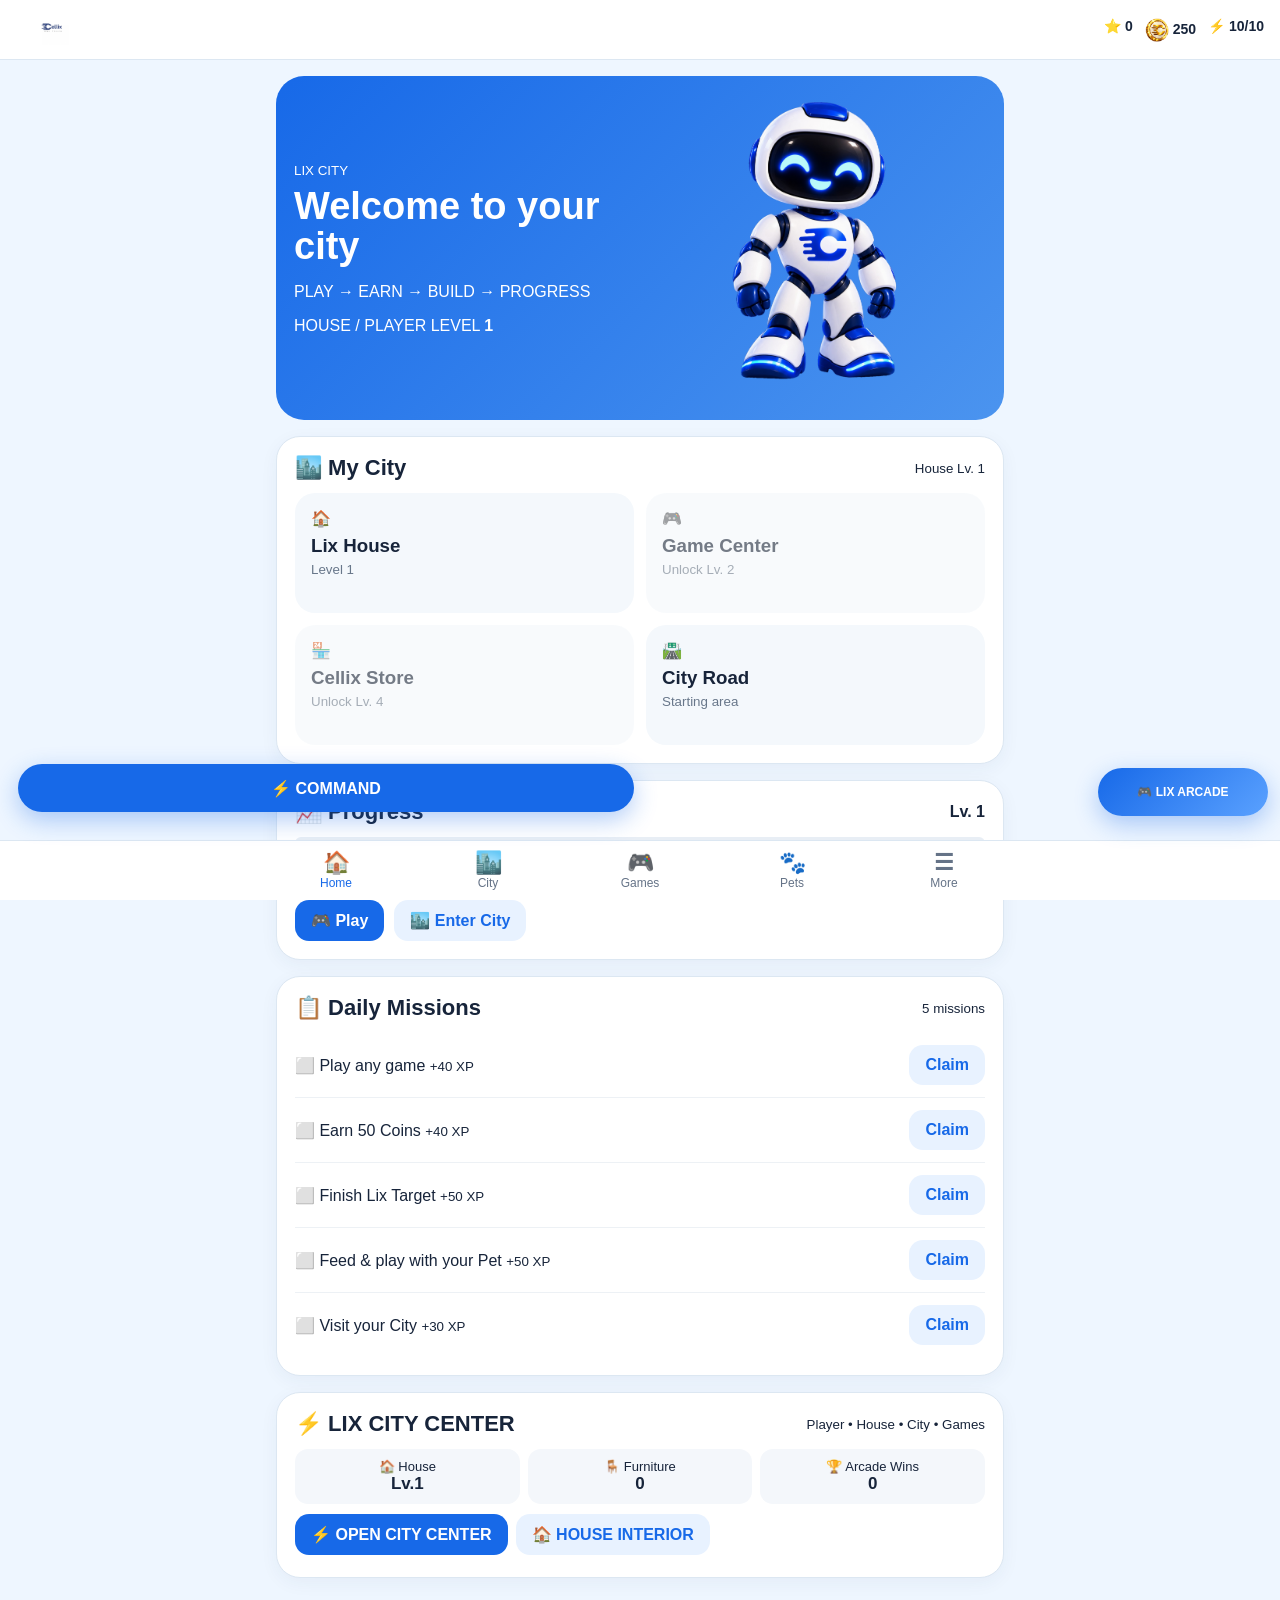
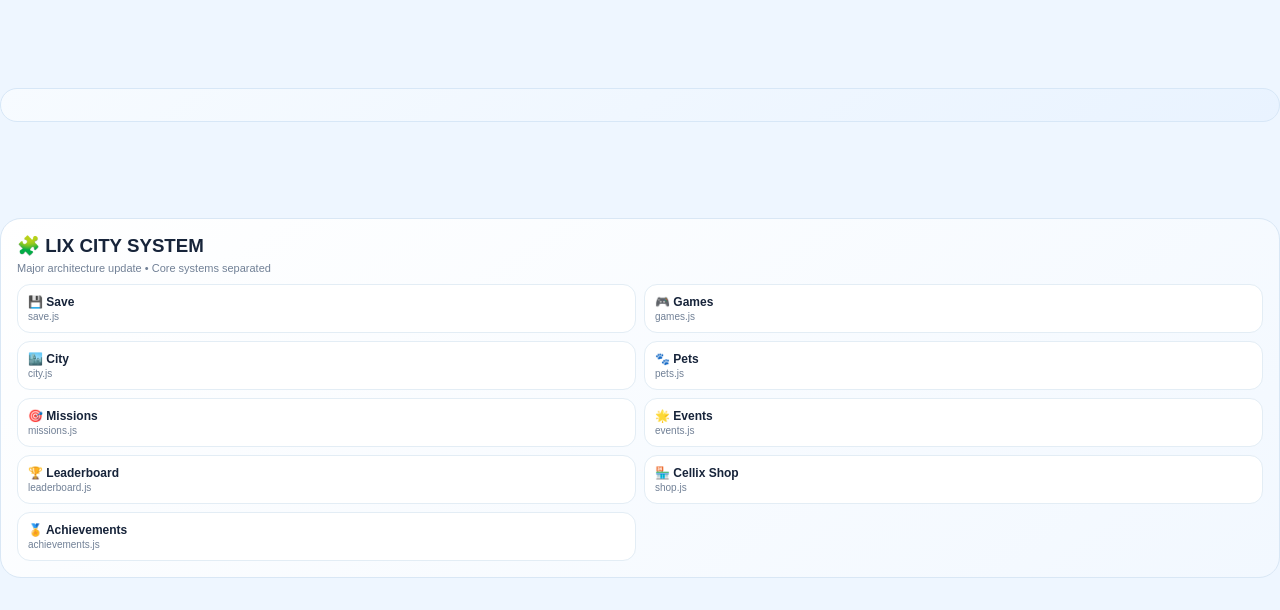
==== commit ff2239c1: "Add files via upload" ====
--- a/index.html
+++ b/index.html
@@ -594,7 +594,7 @@
     if(!window.S)return;
     if((Number(S.coins)||0)<cost){if(typeof toast==="function")toast("Not enough Coins");return;}
     S.coins-=cost;
-    S.xp=(Number(S.xp)||0)+Math.min(50,Math.round(cost/20));
+    addXP(Math.min(50,Math.round(cost/20)));
     S.v53Items=S.v53Items||[];
     if(!S.v53Items.includes(name))S.v53Items.push(name);
     if(typeof save==="function")save();
@@ -716,7 +716,7 @@
       '<div class="v55-box"><b>🖼️ Art</b><small>1200 Coins</small><button class="v55-btn" onclick="v55Decor(1200,\'art\')">BUY</button></div></div></div>';
   }
   window.v55Event=function(){
-    ensure(); S.v55.eventPoints+=25; S.xp=(Number(S.xp)||0)+20;
+    ensure(); S.v55.eventPoints+=25; addXP(20);
     if(typeof save==="function")save(); render();
     if(typeof toast==="function")toast("🌟 +25 Event Points • +20 XP");
   };
@@ -724,7 +724,7 @@
   window.v55Visit=function(){
     ensure(); if(Number(S.level)<30)return;
     if(S.v55.visitedToday){if(typeof toast==="function")toast("You already visited a city today.");return;}
-    S.v55.visitedToday=true; S.xp=(Number(S.xp)||0)+25;
+    S.v55.visitedToday=true; addXP(25);
     if(typeof save==="function")save(); render();
     if(typeof toast==="function")toast("🌍 City visited • +25 XP");
   };
@@ -735,7 +735,7 @@
     else{
       if(!S.v55.petPlayedToday){
         S.v55.petPlayedToday=true; S.energy=Math.min(Number(S.maxEnergy)||10,(Number(S.energy)||0)+1);
-        S.xp=(Number(S.xp)||0)+25;
+        addXP(25);
       }
       S.petData.toys=(Number(S.petData.toys)||0)+1;
     }
@@ -744,7 +744,7 @@
   };
   window.v55Decor=function(cost,item){
     ensure(); if((Number(S.coins)||0)<cost){if(typeof toast==="function")toast("Not enough Coins");return;}
-    S.coins-=cost; S.v55.decor.push(item); S.xp=(Number(S.xp)||0)+Math.min(50,Math.round(cost/25));
+    S.coins-=cost; S.v55.decor.push(item); addXP(Math.min(50,Math.round(cost/25)));
     if(typeof save==="function")save(); render();
     if(typeof toast==="function")toast("✨ "+item+" added to your city!");
   };
@@ -845,7 +845,7 @@
   window.v57CollectCityCoin=function(){
     init();
     S.coins=(Number(S.coins)||0)+5;
-    S.xp=(Number(S.xp)||0)+5;
+    addXP(5);
     S.v57.cityCoinsCollected++;
     saveNow();render();
     if(typeof toast==="function")toast("🪙 +5 Coins • +5 XP");
@@ -979,7 +979,7 @@
   const c=cost(d);if((Number(S.coins)||0)<c){toast('🪙 You need '+c+' Coins');return;}
   S.coins-=c;dev[id]=lv+1;
   if(typeof addXP==='function')addXP(Math.round(c/25));
-  else S.xp=(Number(S.xp)||0)+Math.round(c/25);
+  else addXP(Math.round(c/25));
   if(typeof save==='function')save();
   toast('🏙️ '+d.name+' upgraded to Lv.'+(lv+1));render();
  }
@@ -1033,7 +1033,7 @@
 })();
 </script>
 <button id="lix23HubBtn" style="display:none!important">🧩 HUB</button><script src="app.js"></script><script src="mega-v26.js"></script><script src="v263-stability.js"></script><script src="mega-v27.js"></script>
-<script src="v2.7.2-performance-fix.js?v=272"></script></body>
+<link rel="stylesheet" href="v2.8.1-fix.css?v=281"><script src="v2.8.1-fix.js?v=281"></script></body>
 </html>
 <style>
 /* v0.72 — HARD CITY VISUAL RECOVERY */
--- a/v2.8.1-fix.css
+++ b/v2.8.1-fix.css
@@ -0,0 +1,52 @@
+/* LIX CITY v2.8.1 — Command must be a vertical mobile panel */
+#v25panel{
+  flex-direction:column!important;
+  align-items:center!important;
+  justify-content:flex-start!important;
+  overflow-y:auto!important;
+  overflow-x:hidden!important;
+  box-sizing:border-box!important;
+  padding-bottom:78px!important;
+}
+#v25panel>*{
+  flex:0 0 auto!important;
+  width:100%!important;
+  max-width:560px!important;
+  box-sizing:border-box!important;
+}
+#v25panel .v25top{width:100%!important;position:sticky!important;top:0!important;z-index:100006!important;box-sizing:border-box!important}
+#v25panel .v25stats{width:100%!important;max-width:560px!important;box-sizing:border-box!important}
+#v25panel .v25grid{width:100%!important;max-width:560px!important;grid-template-columns:repeat(2,minmax(0,1fr))!important;box-sizing:border-box!important}
+#v25panel .v25card{width:calc(100% - 20px)!important;max-width:540px!important;margin-left:10px!important;margin-right:10px!important;box-sizing:border-box!important}
+
+.lix281-title{font-size:18px;font-weight:900}
+.lix281-actions{display:flex;gap:7px}
+.lix281-actions button{border:0;background:#eef4fb;border-radius:50%;width:36px;height:36px;font-size:20px;font-weight:900}
+.lix281-footer{
+  position:sticky!important;
+  bottom:0!important;
+  z-index:100007!important;
+  display:flex!important;
+  gap:8px!important;
+  width:100%!important;
+  max-width:560px!important;
+  padding:10px 14px calc(10px + env(safe-area-inset-bottom))!important;
+  box-sizing:border-box!important;
+  background:rgba(247,251,255,.97)!important;
+  border-top:1px solid #dbe7f2!important;
+  backdrop-filter:blur(8px)!important;
+}
+.lix281-footer button{flex:1;border:0;border-radius:13px;padding:12px 8px;background:#1769e8;color:#fff;font-weight:900}
+
+body.command-open #v25btn,
+body.command-open #lix24open,
+body.command-open #v26ArcadeBtn,
+body.command-open #v18btn,
+body.command-open #v21btn{display:none!important}
+
+/* Make the command's content one clean vertical flow on phones. */
+@media(max-width:520px){
+  #v25panel .v25stats{grid-template-columns:repeat(2,minmax(0,1fr))!important}
+  #v25panel .v25grid{grid-template-columns:repeat(2,minmax(0,1fr))!important}
+  #v25panel .v25card{width:calc(100% - 16px)!important;margin-left:8px!important;margin-right:8px!important}
+}
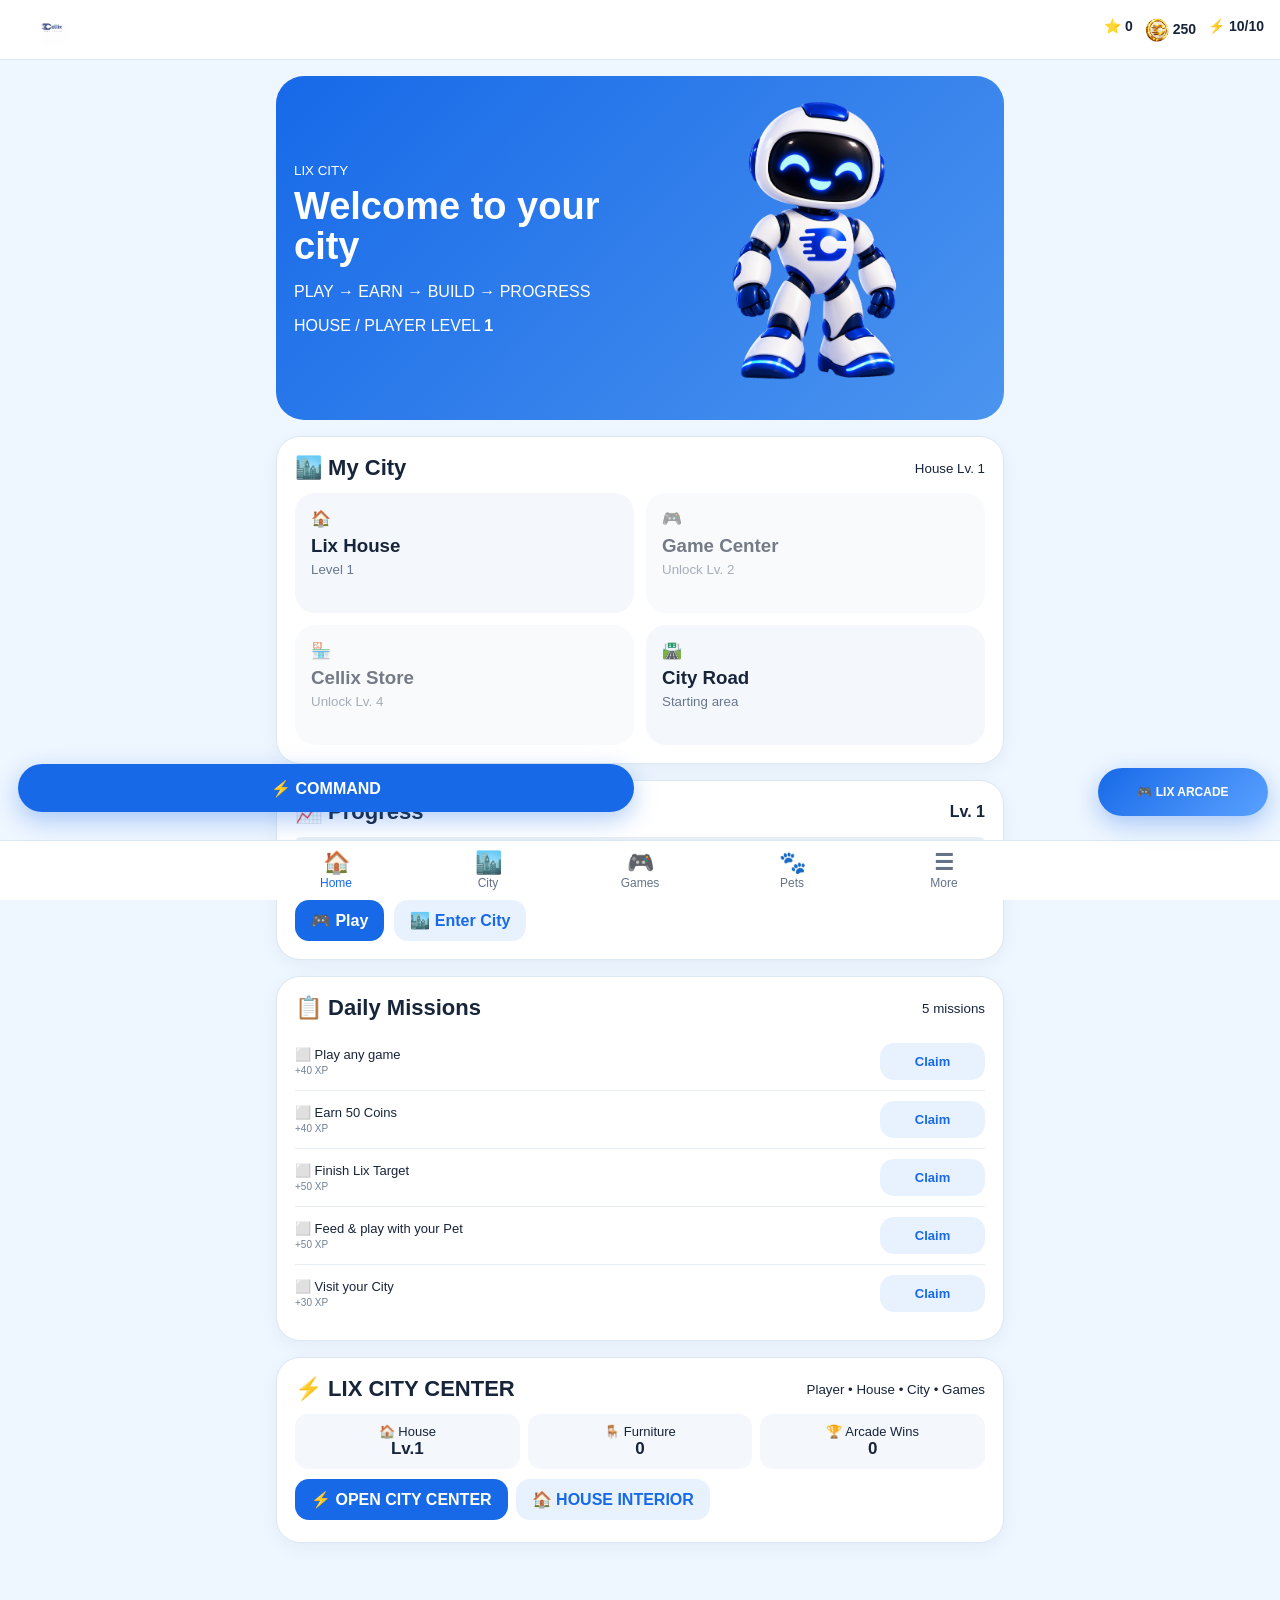
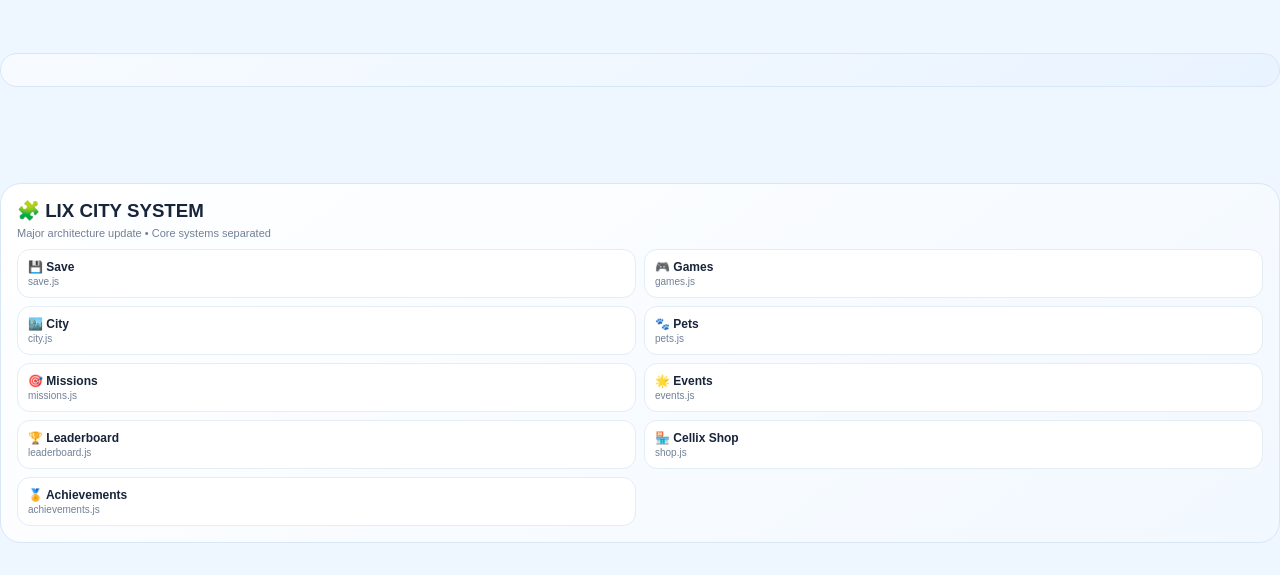
==== commit 21c033e8: "Add files via upload" ====
--- a/index.html
+++ b/index.html
@@ -410,7 +410,7 @@
 </style>
 <link rel="stylesheet" href="v18.css"><link rel="stylesheet" href="v21.css"><script src="content-v18.js" defer></script><script src="v18-hub.js" defer></script><script src="wardrobe-v19.js" defer></script><script src="mega-v21.js" defer></script><link rel="stylesheet" href="v23.css"><script src="lix-core-v23.js" defer></script><link rel="stylesheet" href="v24.css"><script src="mega-v24.js" defer></script><link rel="stylesheet" href="v25.css"><script src="mega-v25.js?v=266" defer></script><link rel="stylesheet" href="v26.css"><link rel="stylesheet" href="fix-v261.css"><link rel="stylesheet" href="fix-v263.css?v=266">
 <link rel="stylesheet" href="v27.css">
-<link rel="stylesheet" href="v2.7.1-ui-fix.css?v=271"></head>
+<link rel="stylesheet" href="v2.7.1-ui-fix.css?v=271"><link rel="stylesheet" href="v2.9.0-command.css?v=290"></head>
 <body>
 <div id="app"><main style="font-family:Arial,sans-serif;padding:28px;text-align:center;color:#123"><h2>🏙️ LIX CITY</h2><p>Loading…</p></main></div>
 <script>
@@ -1033,7 +1033,7 @@
 })();
 </script>
 <button id="lix23HubBtn" style="display:none!important">🧩 HUB</button><script src="app.js"></script><script src="mega-v26.js"></script><script src="v263-stability.js"></script><script src="mega-v27.js"></script>
-<link rel="stylesheet" href="v2.8.1-fix.css?v=281"><script src="v2.8.1-fix.js?v=281"></script></body>
+<script src="v2.9.0-command.js?v=290"></script></body>
 </html>
 <style>
 /* v0.72 — HARD CITY VISUAL RECOVERY */
--- a/v2.9.0-command.css
+++ b/v2.9.0-command.css
@@ -0,0 +1,8 @@
+#lix29panel{position:fixed;inset:0;z-index:200000;background:rgba(9,22,39,.45);overflow-y:auto;overflow-x:hidden;padding:0 0 calc(82px + env(safe-area-inset-bottom));box-sizing:border-box}
+.lix29sheet{width:100%;max-width:560px;min-height:100%;margin:0 auto;background:#f7fbff;box-sizing:border-box;box-shadow:0 0 30px rgba(0,0,0,.15)}
+.lix29sheet header{position:sticky;top:0;z-index:3;display:flex;align-items:center;justify-content:space-between;padding:14px 16px;background:#f7fbff;border-bottom:1px solid #dbe7f2;font-size:18px}
+.lix29sheet header button{width:38px;height:38px;border:0;border-radius:50%;background:#eaf3fb;font-size:22px;font-weight:900}
+.lix29stats{display:grid;grid-template-columns:repeat(2,1fr);gap:8px;padding:12px 14px}.lix29stats span{background:#fff;border:1px solid #dce7f2;border-radius:14px;padding:10px;text-align:center}.lix29stats b{display:block;font-size:17px}.lix29stats small{color:#718096;font-size:9px}
+.lix29grid{display:grid;grid-template-columns:repeat(2,1fr);gap:8px;padding:0 14px 12px}.lix29grid button,.lix29card button{border:1px solid #dbe7f2;background:#fff;border-radius:13px;padding:12px;font-weight:800}.lix29grid button{font-size:22px}.lix29grid b{display:block;font-size:12px;margin-top:4px}
+.lix29card{margin:0 12px 10px;padding:14px;background:#fff;border:1px solid #dbe7f2;border-radius:18px;box-sizing:border-box}.lix29card h3{margin:0 0 7px;font-size:16px}.lix29card p{font-size:12px;color:#66788b}.lix29card>small{display:block;color:#718096;margin-top:7px}.lix29card .primary{width:100%;background:#1769e8;color:#fff;border:0}.mission{display:flex;align-items:center;justify-content:space-between;gap:10px;padding:10px 0;border-bottom:1px solid #e8eef4;font-size:13px}.mission span{min-width:0}.mission small{display:block;color:#718096;font-size:10px;margin-top:3px}.mission button{min-width:105px}.mission button:disabled{opacity:.55}.citybox{background:linear-gradient(#bce9ff 0 44%,#91d57e 44%);border-radius:14px;padding:14px;min-height:105px}.citybox strong{display:block;margin-top:24px}.citybox small{display:block}.citybox div{display:flex;gap:7px;margin-top:9px}.citybox button{flex:1}.lix29sheet footer{position:sticky;bottom:0;padding:10px 14px calc(10px + env(safe-area-inset-bottom));background:rgba(247,251,255,.98);border-top:1px solid #dbe7f2}.lix29sheet footer button{width:100%;border:0;border-radius:14px;padding:13px;background:#1769e8;color:#fff;font-weight:900}
+body.command-open #v25btn,body.command-open #lix24open,body.command-open #v26ArcadeBtn{display:none!important}
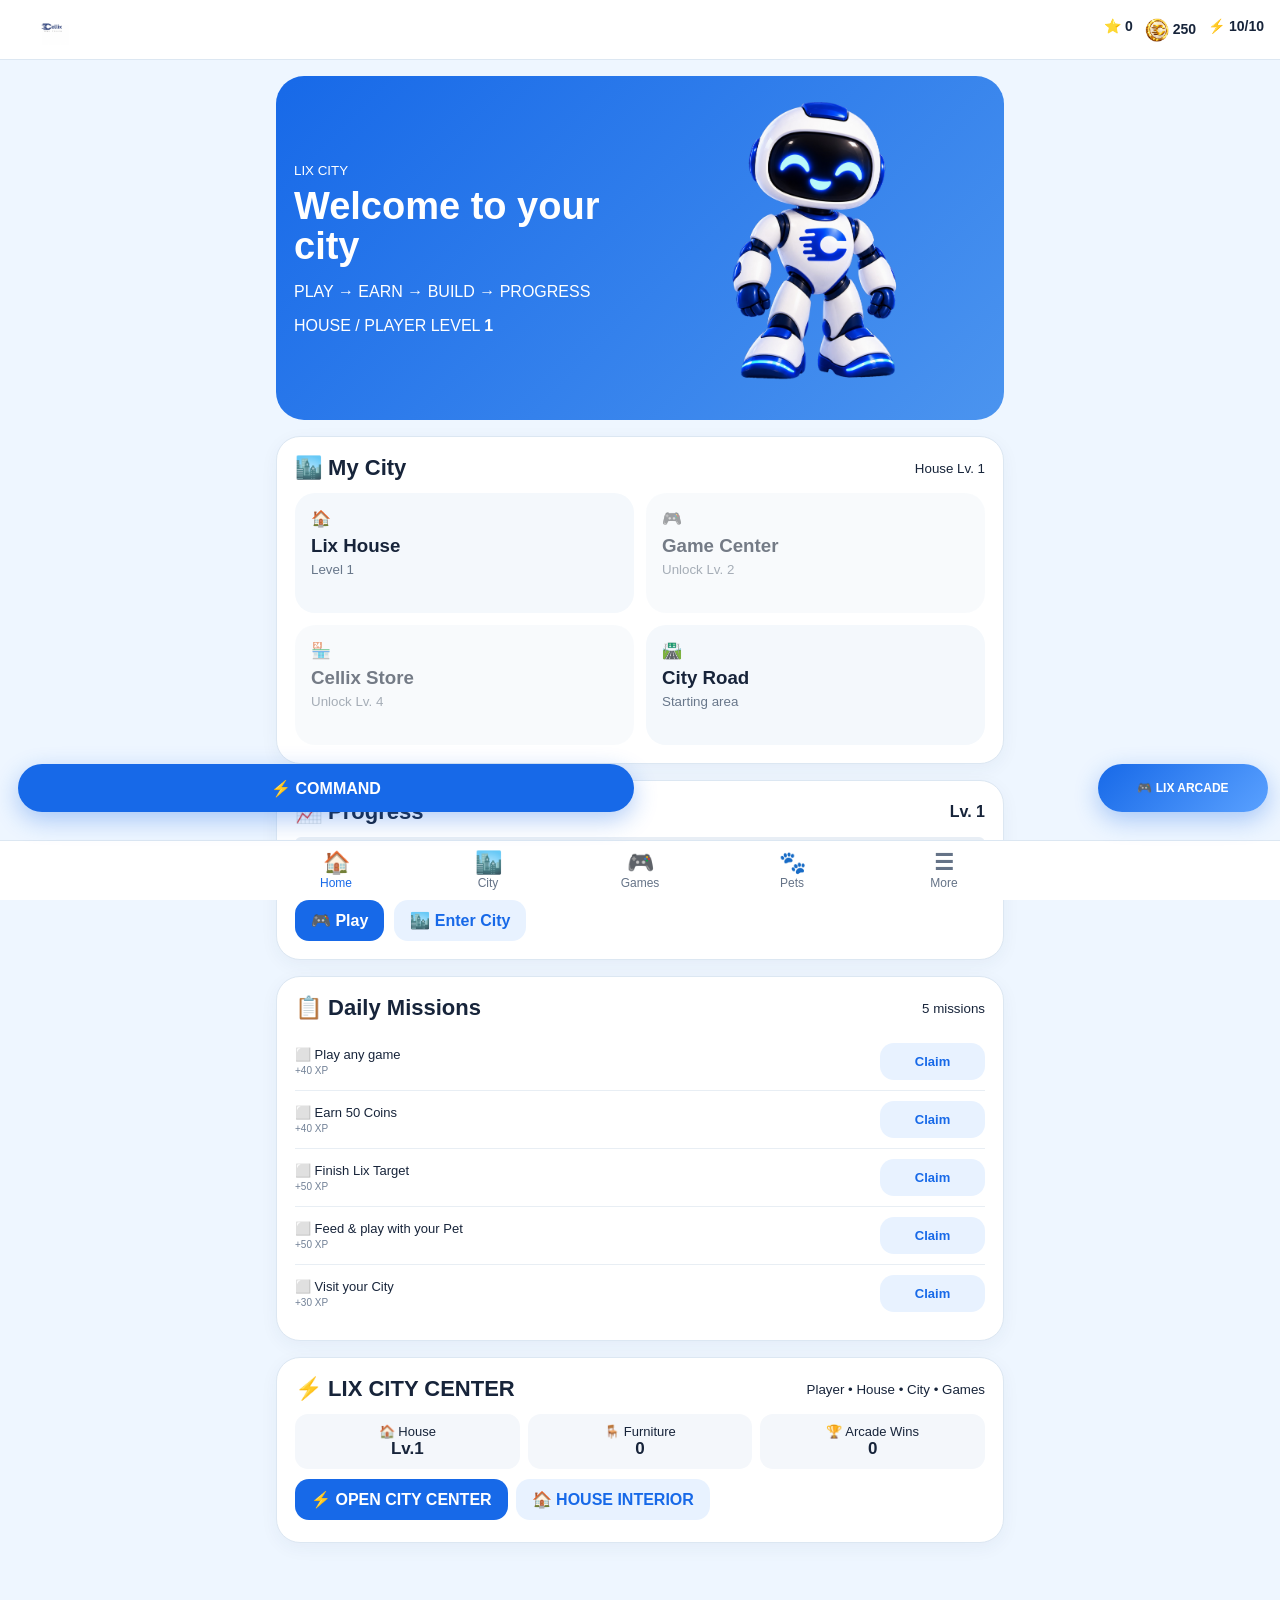
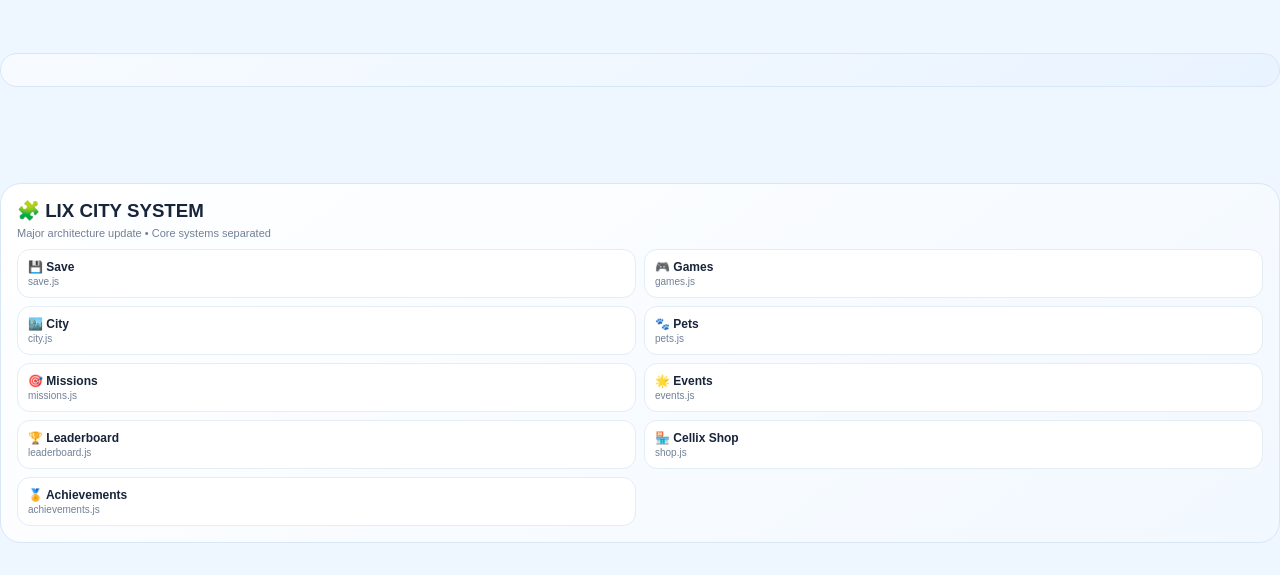
==== commit 90cd7db3: "Add files via upload" ====
--- a/index.html
+++ b/index.html
@@ -408,9 +408,9 @@
 .v76-stable-lix,.v74-lix,.gc-lix,#worldLix.world-lix,.city-lix{max-width:140px!important;max-height:170px!important;object-fit:contain!important}
 @media(max-width:520px){.econ-head h2{font-size:21px}.econ-product button{padding:8px}.v76-stable-lix,.v74-lix,.gc-lix,#worldLix.world-lix,.city-lix{max-width:105px!important;max-height:135px!important}}
 </style>
-<link rel="stylesheet" href="v18.css"><link rel="stylesheet" href="v21.css"><script src="content-v18.js" defer></script><script src="v18-hub.js" defer></script><script src="wardrobe-v19.js" defer></script><script src="mega-v21.js" defer></script><link rel="stylesheet" href="v23.css"><script src="lix-core-v23.js" defer></script><link rel="stylesheet" href="v24.css"><script src="mega-v24.js" defer></script><link rel="stylesheet" href="v25.css"><script src="mega-v25.js?v=266" defer></script><link rel="stylesheet" href="v26.css"><link rel="stylesheet" href="fix-v261.css"><link rel="stylesheet" href="fix-v263.css?v=266">
+<link rel="stylesheet" href="style.css?v=291"><link rel="stylesheet" href="v18.css"><link rel="stylesheet" href="v21.css"><script src="content-v18.js" defer></script><script src="v18-hub.js" defer></script><script src="wardrobe-v19.js" defer></script><script src="mega-v21.js" defer></script><link rel="stylesheet" href="v23.css"><script src="lix-core-v23.js" defer></script><link rel="stylesheet" href="v24.css"><script src="mega-v24.js" defer></script><link rel="stylesheet" href="v25.css"><script src="mega-v25.js?v=266" defer></script><link rel="stylesheet" href="v26.css"><link rel="stylesheet" href="fix-v261.css"><link rel="stylesheet" href="fix-v263.css?v=266">
 <link rel="stylesheet" href="v27.css">
-<link rel="stylesheet" href="v2.7.1-ui-fix.css?v=271"><link rel="stylesheet" href="v2.9.0-command.css?v=290"></head>
+<link rel="stylesheet" href="v2.9.0-command.css?v=292"><link rel="stylesheet" href="v2.9.2-wardrobe.css?v=292"></head>
 <body>
 <div id="app"><main style="font-family:Arial,sans-serif;padding:28px;text-align:center;color:#123"><h2>🏙️ LIX CITY</h2><p>Loading…</p></main></div>
 <script>
@@ -1033,7 +1033,7 @@
 })();
 </script>
 <button id="lix23HubBtn" style="display:none!important">🧩 HUB</button><script src="app.js"></script><script src="mega-v26.js"></script><script src="v263-stability.js"></script><script src="mega-v27.js"></script>
-<script src="v2.9.0-command.js?v=290"></script></body>
+<script src="v2.9.0-command.js?v=290"></script><script src="v2.9.1-repair.js?v=291"></script><script src="v2.9.2-wardrobe.js?v=292"></script></body>
 </html>
 <style>
 /* v0.72 — HARD CITY VISUAL RECOVERY */
--- a/style.css
+++ b/style.css
@@ -0,0 +1,139 @@
+*{box-sizing:border-box}:root{--blue:#1769e8;--ink:#17243a;--muted:#68778a;--bg:#eef6ff;--line:#dce7f2}body{margin:0;background:var(--bg);color:var(--ink);font-family:Arial,Helvetica,sans-serif}button{font:inherit;border:0;cursor:pointer}.top{position:sticky;top:0;z-index:40;background:#fff;padding:10px 16px;display:flex;align-items:center;justify-content:space-between;border-bottom:1px solid var(--line)}.brand img{width:70px;max-height:35px;object-fit:contain}.stats{display:flex;gap:12px;font-weight:700;font-size:14px}.wrap{max-width:760px;margin:auto;padding:16px 16px 94px}.hero{background:linear-gradient(135deg,#1769e8,#4b94ef);border-radius:28px;color:#fff;padding:22px 18px;display:grid;grid-template-columns:1fr 1fr;gap:12px;align-items:center}.hero h1{font-size:38px;line-height:1.05;margin:8px 0}.hero img{width:100%;max-height:300px;object-fit:contain}.card{background:#fff;border:1px solid var(--line);border-radius:24px;padding:18px;margin-top:16px;box-shadow:0 5px 18px #233d5a0d}.title{display:flex;justify-content:space-between;align-items:center;margin-bottom:12px}.title h2{margin:0;font-size:22px}.grid{display:grid;grid-template-columns:1fr 1fr;gap:12px}.tile{background:#f4f8fc;border-radius:20px;padding:16px;min-height:120px}.tile h3{margin:7px 0 3px}.tile small,.muted{color:var(--muted)}.btn{background:var(--blue);color:#fff;border-radius:14px;padding:11px 16px;font-weight:700}.btn.alt{background:#e8f2ff;color:var(--blue)}.btn:disabled{opacity:.45}.row{display:flex;gap:10px;flex-wrap:wrap}.progress{height:12px;background:#e8eef5;border-radius:20px;overflow:hidden}.bar{height:100%;background:var(--blue);border-radius:20px}.mission{display:flex;justify-content:space-between;align-items:center;gap:8px;padding:12px 0;border-bottom:1px solid #edf1f5}.mission:last-child{border-bottom:0}
+
+/* Living city */
+.city-wrap{position:relative;height:535px;border-radius:28px;overflow:hidden;border:2px solid #cbddea;background:linear-gradient(#91d7ff 0 43%,#88c978 43%);box-shadow:inset 0 -20px 50px #527c4430}.cloud{position:absolute;width:72px;height:25px;border-radius:30px;background:#fff9;filter:blur(.2px);animation:cloud 22s linear infinite}.cloud:before,.cloud:after{content:"";position:absolute;background:#fff9;border-radius:50%}.cloud:before{width:32px;height:32px;left:12px;top:-16px}.cloud:after{width:42px;height:42px;right:8px;top:-20px}.c1{top:12%;left:-20%}.c2{top:20%;left:45%;animation-duration:28s}.city-road-h{position:absolute;left:-5%;right:-5%;top:61%;height:62px;background:#727d8a;box-shadow:0 -6px 0 #aab2ba,0 6px 0 #aab2ba}.city-road-v{position:absolute;top:39%;bottom:-5%;left:56%;width:62px;background:#727d8a;box-shadow:-6px 0 0 #aab2ba,6px 0 0 #aab2ba}.lane-h{position:absolute;left:0;right:0;top:calc(61% + 29px);height:4px;background:#f7f1d1}.lane-v{position:absolute;top:43%;bottom:0;left:calc(56% + 29px);width:4px;background:#f7f1d1}.plot{position:absolute;background:#ffffffeb;border:3px solid #dce7f2;border-radius:20px;width:145px;height:112px;display:flex;align-items:center;justify-content:center;flex-direction:column;font-weight:700;box-shadow:0 10px 20px #23415a25;z-index:3}.plot small{font-weight:400;color:#68778a}.house{left:5%;top:8%}.center{right:5%;top:7%}.store{left:5%;top:36%}.park{left:5%;bottom:6%}.energy{right:5%;bottom:6%}.locked{opacity:.52;filter:grayscale(.15)}.tree{position:absolute;font-size:34px;z-index:2;animation:sway 2.5s ease-in-out infinite alternate}.t1{left:42%;top:11%}.t2{left:74%;top:34%}.t3{left:31%;bottom:8%}.t4{right:29%;bottom:14%}.lamp{position:absolute;font-size:25px;z-index:4}.l1{left:48%;top:56%}.l2{left:68%;top:55%}.city-lix{position:absolute;width:84px;height:auto;left:43%;top:48%;z-index:10;filter:drop-shadow(0 9px 5px #23415a45);transition:left .2s ease,top .2s ease}.city-lix.walk{animation:lixbob .42s infinite alternate}.pet-city{position:absolute;font-size:32px;z-index:11;transition:left .25s ease,top .25s ease}.coins-city{position:absolute;z-index:5;font-size:24px;animation:floatcoin 2s ease-in-out infinite}.cc1{left:36%;top:38%}.cc2{right:33%;top:45%}.cc3{left:20%;bottom:23%}.city-controls{display:flex;gap:8px;justify-content:center;margin-top:12px}.round{width:52px;height:44px;border-radius:14px;background:#e8f2ff;color:var(--blue);font-weight:900}.city-note{padding:10px 12px;border-radius:14px;background:#f2f8ff;margin-top:12px}.zone-label{position:absolute;z-index:2;background:#17243acc;color:#fff;border-radius:10px;padding:6px 9px;font-size:11px}.zl1{left:35%;top:31%}.zl2{right:28%;bottom:27%}
+@keyframes cloud{to{transform:translateX(150vw)}}@keyframes sway{to{transform:rotate(3deg)}}@keyframes lixbob{to{transform:translateY(-4px)}}@keyframes floatcoin{50%{transform:translateY(-7px)}}.nav{position:fixed;bottom:0;left:0;right:0;background:#fff;border-top:1px solid var(--line);z-index:50}.navin{max-width:760px;margin:auto;display:grid;grid-template-columns:repeat(5,1fr)}.nav button{background:#fff;padding:9px 2px 10px;color:#657387;font-size:12px}.nav button b{display:block;font-size:22px}.nav button.active{color:var(--blue)}.toast{position:fixed;left:50%;bottom:78px;transform:translateX(-50%);background:#17243a;color:#fff;padding:11px 16px;border-radius:14px;z-index:100;display:none;white-space:nowrap}.center{text-align:center}
+.game{background:#f5f9ff;border:1px solid #dce8f5;border-radius:20px;padding:16px;margin-top:12px}.playarea,.runnerArea,.catchArea{height:330px;border-radius:20px;position:relative;overflow:hidden;margin:12px 0;border:2px solid #d5e6ef;background:linear-gradient(#bde6ff,#dff5c8)}.target{position:absolute;width:56px;height:56px;border-radius:50%;background:var(--blue);color:#fff;font-weight:900;display:grid;place-items:center}.runnerLix{position:absolute;bottom:40px;left:10%;width:82px;transition:left .12s}.obstacle{position:absolute;bottom:34px;width:35px;height:55px;background:#8b5a35;border-radius:10px}.lane{position:absolute;left:0;right:0;bottom:20px;border-top:3px dashed #fff9}.fall{position:absolute;font-size:32px;background:none}.spin{width:230px;height:230px;border-radius:50%;margin:18px auto;background:conic-gradient(#1769e8 0 16.66%,#f4b400 16.66% 33.32%,#50a56b 33.32% 49.98%,#e85d75 49.98% 66.64%,#7c5cff 66.64% 83.3%,#ff8a3d 83.3%);border:10px solid #fff;display:grid;place-items:center;box-shadow:0 8px 25px #0002}.spin:after{content:"SPIN";background:#17243a;color:#fff;width:76px;height:76px;border-radius:50%;display:grid;place-items:center}
+@media(max-width:520px){.hero h1{font-size:32px}.hero img{max-height:260px}.stats{gap:8px;font-size:13px}.city-wrap{height:500px}.plot{width:118px;height:92px;font-size:14px}.city-lix{width:70px}}
+
+.coin-icon{width:24px;height:24px;object-fit:contain;vertical-align:middle;display:inline-block}
+.coin-icon.small{width:20px;height:20px}
+.coin-icon.big{width:34px;height:34px}
+.coin-float{position:absolute;z-index:5;width:38px;height:38px;object-fit:contain;animation:floatcoin 2s ease-in-out infinite}
+.fall.coin-img{position:absolute;background:none;border:0;width:42px;height:42px;object-fit:contain;z-index:5}
+
+/* v0.8 living-city world */
+.city-viewport{height:560px;overflow:auto;overflow-x:hidden;border-radius:28px;border:2px solid #cbddea;background:#8fd4fa;position:relative;scroll-behavior:smooth}
+.city-world{position:relative;width:920px;height:760px;background:linear-gradient(#91d8ff 0 40%,#83c979 40%);overflow:hidden}
+.city-world .road-h{position:absolute;left:-20px;right:-20px;top:470px;height:82px;background:#707b88;box-shadow:0 -7px #aeb7bf,0 7px #aeb7bf}
+.city-world .road-v{position:absolute;top:300px;bottom:-20px;left:500px;width:82px;background:#707b88;box-shadow:-7px 0 #aeb7bf,7px 0 #aeb7bf}
+.city-world .road-h:after{content:"";position:absolute;left:0;right:0;top:39px;height:4px;background:#f8efc6}
+.city-world .road-v:after{content:"";position:absolute;top:0;bottom:0;left:39px;width:4px;background:#f8efc6}
+.city-building{position:absolute;width:180px;height:150px;border-radius:18px 18px 12px 12px;z-index:6;filter:drop-shadow(0 12px 8px #27445a30)}
+.city-building .roof{position:absolute;left:-10px;right:-10px;top:-35px;height:55px;background:#fff;border-radius:20px 20px 6px 6px;transform:skewX(-12deg);box-shadow:0 7px 0 #d7e4ed}
+.city-building .front{position:absolute;inset:0;border-radius:16px;background:linear-gradient(180deg,#dff4ff 0%,#b7d8ed 58%,#91b8d0 100%);border:4px solid #d9edf8;overflow:hidden;box-shadow:inset 0 10px 0 #ffffff55,inset 0 -12px 0 #527a9555}
+.city-building .window{position:absolute;width:28px;height:32px;background:linear-gradient(145deg,#d9f6ff,#4ca8dc);border:3px solid #fff;border-radius:7px;box-shadow:inset 0 0 0 2px #65b9e5,0 3px 5px #18344a35}
+.city-building .door{position:absolute;bottom:0;left:calc(50% - 20px);width:40px;height:56px;background:linear-gradient(90deg,#245579,#5d99bd,#245579);border-radius:10px 10px 0 0;border:3px solid #fff;box-shadow:0 -2px 8px #17304b33}
+.city-building .label{position:absolute;left:7px;right:7px;bottom:7px;text-align:center;font-weight:900;font-size:12px;color:#fff;background:#17304bd9;border-radius:8px;padding:4px 3px;text-shadow:none;z-index:3}
+.b-house{left:70px;top:95px}.b-center{left:650px;top:110px}.b-store{left:70px;top:300px}.b-park{left:70px;top:545px}.b-energy{left:650px;top:545px}
+.b-house .front{background:linear-gradient(135deg,#fff7e8,#e9f4ff)}.b-house .roof{background:#e85f62}
+.b-center .roof{background:#7b8cff}.b-store .roof{background:#5dc68a}.b-park .roof{background:#75c96d}.b-energy .roof{background:#ffc84a}
+.locked-building{opacity:.48;filter:grayscale(.1) drop-shadow(0 8px 5px #27445a22)}
+.world-tree{position:absolute;font-size:48px;z-index:4;filter:drop-shadow(0 5px 3px #27445a30)}
+.wt1{left:330px;top:110px}.wt2{left:790px;top:315px}.wt3{left:350px;top:575px}.wt4{left:820px;top:585px}.wt5{left:20px;top:485px}
+.world-lamp{position:absolute;font-size:30px;z-index:8}.wl1{left:430px;top:430px}.wl2{left:570px;top:430px}.wl3{left:470px;top:535px}.wl4{left:610px;top:535px}
+.world-coin{position:absolute;width:54px;height:54px;object-fit:contain;z-index:9;cursor:pointer;animation:floatcoin 1.8s ease-in-out infinite;filter:drop-shadow(0 6px 5px #5b3b0028)}
+.wc1{left:390px;top:270px}.wc2{left:570px;top:350px}.wc3{left:300px;top:510px}.wc4{left:700px;top:470px}.wc5{left:470px;top:650px}
+.world-lix{position:absolute;width:92px;height:auto;object-fit:contain;z-index:15;filter:drop-shadow(0 10px 5px #23415a45);transition:left .18s ease,top .18s ease}
+.world-pet{position:absolute;font-size:34px;z-index:16;transition:left .2s ease,top .2s ease}
+.world-sign{position:absolute;background:#17304bd9;color:#fff;padding:7px 11px;border-radius:12px;font-size:12px;font-weight:700;z-index:10}
+.ws1{left:350px;top:405px}.ws2{left:515px;top:405px}
+.city-scroll-hint{font-size:12px;color:#68778a;text-align:center;margin-top:7px}
+
+/* v0.9 interaction layer */
+.city-action{position:absolute;z-index:30;transform:translate(-50%,-100%);background:#17304bf2;color:#fff;border:2px solid #fff;border-radius:14px;padding:8px 12px;font-size:12px;font-weight:800;box-shadow:0 8px 18px #18344a33;display:none}
+.city-action.show{display:block}
+.city-panel{position:absolute;z-index:35;left:50%;bottom:16px;transform:translateX(-50%);width:min(430px,90%);background:#fffffff5;border:2px solid #d9e8f2;border-radius:22px;padding:14px;box-shadow:0 12px 28px #1d405a30;display:none}
+.city-panel.show{display:block}
+.city-panel h3{margin:0 0 4px}.city-panel p{margin:5px 0;color:#68778a;font-size:13px}
+.city-panel .close{position:absolute;right:10px;top:8px;background:#eaf3fb;color:#17304b;border-radius:10px;width:32px;height:32px}
+.city-build-hit{position:absolute;z-index:20;cursor:pointer;background:transparent!important;border:0!important;padding:0!important;margin:0!important;box-shadow:none!important;appearance:none;-webkit-appearance:none;color:transparent!important;outline:none!important}
+.bh-house{left:60px;top:80px;width:200px;height:190px}.bh-center{left:640px;top:90px;width:200px;height:190px}
+.bh-store{left:60px;top:280px;width:200px;height:190px}.bh-park{left:60px;top:525px;width:200px;height:190px}.bh-energy{left:640px;top:525px;width:200px;height:190px}
+.collect-ring{position:absolute;z-index:8;pointer-events:none;width:68px;height:68px;border:3px solid #fff;border-radius:50%;animation:ring .5s ease-out forwards}
+@keyframes ring{to{transform:scale(1.7);opacity:0}}
+
+/* v0.10 city composition fix */
+.city-viewport{height:560px;overflow:auto;overflow-x:auto;overflow-y:auto}
+.city-world{width:1100px;height:820px;background:linear-gradient(#91d8ff 0 34%,#83c979 34% 100%)}
+.city-world .road-h{top:405px;height:76px}
+.city-world .road-v{top:190px;left:590px;width:76px}
+.city-world .road-h:after{top:36px}
+.city-world .road-v:after{left:36px}
+.city-building{width:150px;height:118px}
+.city-building .roof{top:-27px;height:43px}
+.city-building .window{width:23px;height:27px;top:28px!important}
+.city-building .door{width:34px;height:47px;left:calc(50% - 17px)}
+.city-building .label{font-size:12px;bottom:6px}
+.b-house{left:105px;top:105px}
+.b-center{left:780px;top:115px}
+.b-store{left:100px;top:555px}
+.b-park{left:790px;top:555px}
+.b-energy{left:425px;top:620px}
+.bh-house{left:85px;top:85px;width:190px;height:160px}
+.bh-center{left:760px;top:95px;width:190px;height:160px}
+.bh-store{left:80px;top:535px;width:190px;height:160px}
+.bh-park{left:770px;top:535px;width:190px;height:160px}
+.bh-energy{left:405px;top:600px;width:190px;height:160px}
+.wt1{left:350px;top:110px}.wt2{left:950px;top:300px}.wt3{left:340px;top:625px}.wt4{left:720px;top:690px}.wt5{left:20px;top:350px}
+.wl1{left:500px;top:365px}.wl2{left:665px;top:365px}.wl3{left:540px;top:470px}.wl4{left:635px;top:470px}
+.wc1{left:350px;top:260px}.wc2{left:680px;top:300px}.wc3{left:285px;top:470px}.wc4{left:850px;top:450px}.wc5{left:530px;top:700px}
+.ws1{left:410px;top:320px}.ws2{left:625px;top:320px}
+.world-lix{width:78px}
+
+/* v0.12 building polish */
+.b-house .front{background:linear-gradient(180deg,#fff1d6 0%,#e9b875 58%,#c9894d 100%)}
+.b-center .front{background:linear-gradient(180deg,#e5e8ff 0%,#9aa8ed 58%,#6674bd 100%)}
+.b-store .front{background:linear-gradient(180deg,#e5fff0 0%,#9cddb9 58%,#5baa7f 100%)}
+.b-park .front{background:linear-gradient(180deg,#e9ffe6 0%,#a8d98e 58%,#6ea95b 100%)}
+.b-energy .front{background:linear-gradient(180deg,#fff8d7 0%,#f1cf62 58%,#c89b28 100%)}
+.b-house .roof{box-shadow:0 7px 0 #b94e53,0 10px 14px #27445a30}.b-center .roof{box-shadow:0 7px 0 #5967ca,0 10px 14px #27445a30}.b-store .roof{box-shadow:0 7px 0 #419d69,0 10px 14px #27445a30}.b-park .roof{box-shadow:0 7px 0 #589c52,0 10px 14px #27445a30}.b-energy .roof{box-shadow:0 7px 0 #d39e24,0 10px 14px #27445a30}
+.locked-building{opacity:.58}
+/* v0.69 House Interior */
+.v69-hero{display:flex;align-items:center;gap:12px;margin-bottom:8px}.v69-hero h2{margin:0}.v69-hero p{margin:3px 0 0;opacity:.72}.v69-title{margin:18px 0 9px}.v69-rooms{display:grid;grid-template-columns:repeat(3,1fr);gap:8px}.v69-room,.v69-item{background:rgba(255,255,255,.07);border:1px solid rgba(255,255,255,.1);border-radius:14px}.v69-room{padding:11px}.v69-room b,.v69-room span{display:block}.v69-room span{font-size:11px;opacity:.7;margin-top:4px}.v69-list{display:grid;gap:8px}.v69-item{display:flex;align-items:center;gap:10px;padding:9px}.v69-item-icon{font-size:28px;width:38px;text-align:center}.v69-item-info{flex:1;min-width:0}.v69-item-info b,.v69-item-info small{display:block}.v69-item-info small{font-size:11px;opacity:.68;margin-top:3px}.v69-owned{font-size:10px;font-weight:800;letter-spacing:.5px;opacity:.75}.v69-lock{font-size:11px;opacity:.6}.v69-item.locked{opacity:.55}.v69-item.owned{border-color:rgba(65,190,255,.35)}.v69-note{font-size:11px;opacity:.65;margin-top:14px}.v69-item button{flex:0 0 auto}.v69-hero .v68-icon{margin:0}
+@media(max-width:560px){.v69-rooms{grid-template-columns:1fr}.v69-item-info small{font-size:10px}}
+
+/* v0.70 visual city upgrade — no emoji people/cars */
+.city-world{background:linear-gradient(#8fd5ff 0 28%,#a9dc82 28% 100%);}
+.city-world:before{content:"";position:absolute;left:0;right:0;top:27%;height:4px;background:linear-gradient(90deg,#ffffff00,#fff8,#ffffff00);z-index:1}
+.city-skyline{position:absolute;left:0;right:0;top:12%;height:18%;z-index:2;display:flex;align-items:flex-end;gap:18px;padding:0 22px;pointer-events:none}
+.city-skyline .tower{display:block;position:relative;width:72px;border-radius:8px 8px 0 0;background:linear-gradient(90deg,#789bb5,#d6efff 45%,#6f9ab7);box-shadow:inset 0 0 0 2px #ffffff66,0 8px 15px #31506a33}
+.city-skyline .tower:after{content:"";position:absolute;left:10px;right:10px;top:12px;bottom:8px;background:repeating-linear-gradient(0deg,#9bd8f2 0 8px,#e7f8ff 8px 12px);opacity:.7;border-radius:4px}
+.t-a{height:78px}.t-b{height:108px;width:58px}.t-c{height:66px;width:94px}.t-d{height:92px;width:64px}.t-e{height:120px;width:82px}
+.city-water{position:absolute;left:0;right:0;bottom:0;height:86px;background:linear-gradient(#56b9e2,#2f9cc9);opacity:.75;z-index:1;border-top:5px solid #dff7ff}
+.city-water:after{content:"";position:absolute;left:0;right:0;top:26px;height:3px;background:repeating-linear-gradient(90deg,#dff7ff 0 45px,transparent 45px 95px);opacity:.8}
+.city-plaza{position:absolute;left:315px;top:355px;width:240px;height:150px;background:radial-gradient(circle,#eef8ff 0 4%,#d4e9f4 5% 6%,transparent 7%),linear-gradient(145deg,#e9f2f7,#b8d0db);border-radius:50%;opacity:.95;z-index:3;box-shadow:0 8px 20px #29475a22}
+.city-plaza:after{content:"LIX CITY";position:absolute;left:50%;top:50%;transform:translate(-50%,-50%);font-weight:900;letter-spacing:3px;color:#1769e8;opacity:.25}
+.city-person{position:absolute;width:34px;height:58px;z-index:12;filter:drop-shadow(0 5px 3px #1d385333);animation:personwalk 3s ease-in-out infinite alternate}
+.city-person .person-head{position:absolute;left:8px;top:0;width:18px;height:18px;border-radius:50%;background:#f2c7a5;box-shadow:inset -3px -2px 0 #d9a985}
+.city-person .person-body{position:absolute;left:4px;top:20px;width:26px;height:31px;border-radius:9px 9px 5px 5px;background:linear-gradient(135deg,#1769e8,#58a1ef);border:2px solid #fff}
+.city-person .person-body:before,.city-person .person-body:after{content:"";position:absolute;bottom:-9px;width:6px;height:10px;border-radius:5px;background:#34495e}.city-person .person-body:before{left:4px}.city-person .person-body:after{right:4px}
+.npc1{left:290px;top:390px}.npc2{left:590px;top:430px;animation-delay:.8s}.npc3{left:780px;top:500px;animation-delay:1.2s}.npc4{left:420px;top:600px;animation-delay:1.7s}
+.city-car{position:absolute;width:58px;height:28px;z-index:13;border-radius:10px 14px 7px 7px;background:linear-gradient(#54b8ed,#1769e8);box-shadow:inset 0 4px 0 #ffffff88,0 5px 5px #203c522f;animation:carDrive 11s linear infinite}
+.city-car:before{content:"";position:absolute;left:12px;top:-9px;width:32px;height:13px;border-radius:10px 10px 2px 2px;background:#dff6ff;border:2px solid #fff}.city-car:after{content:"•  •";position:absolute;left:9px;bottom:-7px;color:#182a3a;font-weight:900;letter-spacing:15px}
+.car1{top:475px;left:-80px}.car2{top:515px;left:850px;animation-delay:5.5s;animation-direction:reverse}
+@keyframes carDrive{from{transform:translateX(0)}to{transform:translateX(1080px)}}
+@keyframes personwalk{from{transform:translate(0,0)}to{transform:translate(12px,-2px)}}
+@media(max-width:520px){.city-viewport{height:560px}.city-world{width:920px}.city-skyline{gap:10px;padding:0 14px}.city-skyline .tower{transform:scale(.85);transform-origin:bottom}.city-plaza{left:315px}.city-person{transform:scale(.9);transform-origin:bottom}.world-lix{width:78px!important}}
+
+
+/* LIX CITY v0.76 — Visual Stable & Pets */
+.v76-stable-hero{padding:0;overflow:hidden}.v76-stable-scene{height:250px;position:relative;overflow:hidden;background:linear-gradient(#9bdfff 0 55%,#8acb72 55% 100%);border-radius:18px}.v76-stable-sky{position:absolute;inset:0;background:radial-gradient(circle at 20% 22%,#fff8 0 7%,transparent 8%),radial-gradient(circle at 78% 16%,#fff7 0 6%,transparent 7%);opacity:.7}.v76-stable-roof{position:absolute;left:10%;right:10%;top:82px;height:92px;background:linear-gradient(135deg,#eaf4fb,#b9d0df);border-radius:22px 22px 8px 8px;box-shadow:0 10px 0 #6b8aa0,0 16px 22px #23465a30}.v76-stable-roof:before{content:"";position:absolute;left:12%;right:12%;top:-32px;height:42px;background:linear-gradient(135deg,#1769e8,#55a9ed);border-radius:20px 20px 5px 5px;transform:skewX(-12deg);box-shadow:0 8px 0 #0e4fba}.v76-stable-ground{position:absolute;left:0;right:0;bottom:0;height:76px;background:repeating-linear-gradient(90deg,#6daf5d 0 32px,#74b963 32px 64px);}.v76-stable-sign{position:absolute;left:50%;top:88px;transform:translateX(-50%);background:#17304b;color:#fff;border:3px solid #fff;border-radius:14px;padding:7px 13px;font-weight:900;z-index:8;box-shadow:0 6px 12px #17304b44}.v76-stable-lix{position:absolute;right:12%;bottom:18px;width:74px;z-index:12;filter:drop-shadow(0 7px 4px #17304b44)}.v76-stable-pet{position:absolute;left:23%;bottom:16px;z-index:13;transform:scale(.82);transform-origin:bottom}.v76-stable-info{display:flex;justify-content:space-between;align-items:center;gap:10px;padding:14px}.v76-stable-info h2{margin:0}.v76-stable-info p{margin:3px 0 0}.v76-companion{display:flex;gap:16px;align-items:center;background:linear-gradient(135deg,#edf6ff,#fff);border:1px solid #dce9f4;border-radius:18px;padding:14px}.v76-companion-art{width:150px;height:150px;border-radius:18px;background:linear-gradient(#a7ddff 0 58%,#8acb72 58%);position:relative;overflow:hidden}.v76-companion-art .v76-pet{transform:scale(1.45);transform-origin:50% 100%;left:50%;bottom:10px}.v76-companion-info{flex:1;min-width:0}.v76-companion-info h2{margin:0 0 3px}.v76-companion-info p{margin:0 0 10px;color:#66788a}.v76-pet-list{display:grid;gap:10px}.v76-pet-card{display:grid;grid-template-columns:72px 1fr auto;align-items:center;gap:10px;padding:10px;border:1px solid #dce7ef;border-radius:16px;background:#fff}.v76-pet-card.owned{border-color:#a9d9ff;box-shadow:0 5px 16px #2b73a014}.v76-pet-card h3{margin:0}.v76-pet-card small{color:#718092}.v76-mini-pet{height:62px;border-radius:14px;background:linear-gradient(#bce8ff 0 55%,#9bd37f 55%);position:relative;overflow:hidden}.v76-mini-pet .v76-pet{transform:scale(.58);transform-origin:50% 100%;left:50%;bottom:-2px}.v76-pet{position:absolute;width:100px;height:105px;bottom:0;left:50%;transform:translateX(-50%);filter:drop-shadow(0 8px 4px #23465a2b)}.pet-body{position:absolute;left:22px;bottom:10px;width:58px;height:48px;border-radius:30px 30px 20px 20px;background:linear-gradient(145deg,#fff,#d9e6ee);border:3px solid #9bb1bf}.pet-head{position:absolute;left:23px;top:12px;width:54px;height:50px;border-radius:48% 48% 44% 44%;background:linear-gradient(145deg,#fff,#dce7ed);border:3px solid #9bb1bf;z-index:3}.pet-eye{position:absolute;top:18px;width:7px;height:9px;border-radius:50%;background:#172b3d}.pet-eye.a{left:14px}.pet-eye.b{right:14px}.pet-muzzle{position:absolute;left:20px;top:30px;width:14px;height:9px;border-radius:50%;background:#8a9ba8}.pet-leg{position:absolute;bottom:0;width:13px;height:26px;border-radius:8px;background:#d7e4eb;border:2px solid #9bb1bf;z-index:1}.pet-leg.l{left:27px}.pet-leg.r{right:27px}.pet-tail{position:absolute;right:8px;bottom:28px;width:28px;height:13px;border:6px solid #d7e4eb;border-left:0;border-bottom:0;border-radius:0 22px 0 0;transform:rotate(-25deg);z-index:0}.pet-ear{position:absolute;top:3px;width:26px;height:31px;background:#c9d7df;border:3px solid #9bb1bf;z-index:2}.pet-ear-a{left:17px;border-radius:70% 25% 55% 30%;transform:rotate(-24deg)}.pet-ear-b{right:17px;border-radius:25% 70% 30% 55%;transform:rotate(24deg)}.v76-cat .pet-ear{background:#e7d3dd}.v76-cat .pet-ear-a{clip-path:polygon(50% 0,100% 100%,0 100%)}.v76-cat .pet-ear-b{clip-path:polygon(0 100%,50% 0,100% 100%)}.v76-cat .pet-tail{height:34px;width:20px;border-radius:50%;border:6px solid #d7c1cd;right:2px;bottom:18px;transform:rotate(15deg)}.v76-horse .pet-head{width:58px;height:62px;left:21px;top:8px;border-radius:45% 45% 35% 40%}.v76-horse .pet-body{width:68px;height:52px;left:17px}.v76-horse .pet-ear-a,.v76-horse .pet-ear-b{width:18px;height:28px;background:#b98b67}.v76-horse .pet-ear-a{left:20px}.v76-horse .pet-ear-b{right:20px}.v76-horse .pet-muzzle{width:23px;height:14px;left:18px;top:34px;background:#c8a083}.v76-horse .pet-tail{right:0;bottom:34px;height:34px;border-color:#7d5b45}.v76-horse .pet-body,.v76-horse .pet-head{background:linear-gradient(145deg,#d7a77e,#a8734d);border-color:#82593e}.v76-horse .pet-leg{background:#a8754e;border-color:#82593e}
+@media(max-width:560px){.v76-stable-scene{height:225px}.v76-companion{align-items:flex-start}.v76-companion-art{width:120px;height:130px;flex:0 0 120px}.v76-pet-card{grid-template-columns:62px 1fr}.v76-pet-card .btn{grid-column:1/-1;width:100%}.v76-stable-lix{right:8%;width:64px}.v76-stable-pet{left:18%}}
+
+/* LIX CITY v1.0 — Major Build Dashboard */
+.v1-hub{margin:0 0 16px;background:linear-gradient(145deg,#082341,#1769e8 72%,#58b7f3);color:#fff;border-radius:28px;padding:18px;box-shadow:0 18px 45px rgba(15,58,105,.24);overflow:hidden;position:relative}.v1-hub:after{content:'';position:absolute;width:180px;height:180px;right:-70px;top:-70px;border-radius:50%;background:#ffffff12}.v1-hub-head{display:flex;justify-content:space-between;gap:12px;position:relative;z-index:1}.v1-kicker{font-size:9px;font-weight:900;letter-spacing:2px;color:#a9e3ff}.v1-hub h2{margin:5px 0 2px;font-size:22px}.v1-hub p{margin:0;color:#d2e8f7;font-size:11px}.v1-level{width:62px;height:62px;border-radius:18px;background:#ffffff18;border:1px solid #ffffff2d;display:flex;flex-direction:column;align-items:center;justify-content:center}.v1-level small{font-size:7px;letter-spacing:1px}.v1-level b{font-size:25px}.v1-xp{margin-top:16px;background:#ffffff12;border:1px solid #ffffff1f;border-radius:15px;padding:10px}.v1-xp>div{display:flex;justify-content:space-between;font-size:10px;color:#d7ecfa}.v1-xp i{display:block;height:8px;background:#ffffff22;border-radius:99px;margin-top:7px;overflow:hidden}.v1-xp em{display:block;height:100%;background:#fff;border-radius:99px}.v1-metrics{display:grid;grid-template-columns:repeat(4,1fr);gap:7px;margin-top:10px}.v1-metrics div{background:#ffffff12;border:1px solid #ffffff1b;border-radius:14px;padding:8px;text-align:center}.v1-metrics b{display:block;font-size:17px}.v1-metrics strong{display:block;font-size:13px;margin-top:2px}.v1-metrics small{display:block;color:#cfe6f5;font-size:8px;margin-top:2px}.v1-actions{display:grid;grid-template-columns:repeat(4,1fr);gap:7px;margin-top:12px}.v1-actions button{border:0;border-radius:12px;padding:10px 5px;background:#fff;color:#123455;font-size:10px;font-weight:900}.v1-systems{margin-top:14px;background:#ffffff0d;border:1px solid #ffffff1b;border-radius:17px;padding:10px}.v1-section-title{display:flex;justify-content:space-between;font-size:11px;margin-bottom:8px}.v1-section-title span{background:#ffffff18;padding:4px 7px;border-radius:999px;font-size:8px}.v1-system-grid{display:grid;grid-template-columns:repeat(2,1fr);gap:7px}.v1-system{border:1px solid #ffffff1b;background:#ffffff0d;color:#fff;border-radius:13px;padding:9px;text-align:left;display:grid;grid-template-columns:30px 1fr;column-gap:7px}.v1-system span{grid-row:1/3;font-size:22px}.v1-system b{font-size:10px}.v1-system small{font-size:8px;color:#cce4f3;margin-top:2px}.v1-system.locked{opacity:.45}.v1-daily{margin-top:10px;display:flex;justify-content:space-between;align-items:center;gap:10px;background:#fff;color:#17304b;border-radius:15px;padding:10px}.v1-daily b,.v1-daily small{display:block}.v1-daily b{font-size:11px}.v1-daily small{font-size:9px;color:#718096;margin-top:2px}.v1-daily button{border:0;border-radius:10px;padding:9px 12px;background:#1769e8;color:#fff;font-weight:900;font-size:9px}.v1-daily button:disabled{opacity:.45}.v1-goals{margin-top:10px;display:flex;justify-content:space-between;gap:10px;align-items:center;font-size:9px}.v1-goals b,.v1-goals span{display:block}.v1-goals span{color:#d3e8f6;margin-top:2px}.v1-ready{white-space:nowrap;background:#ffffff12;border-radius:10px;padding:7px}.v1-hub button{cursor:pointer}@media(max-width:520px){.v1-metrics{grid-template-columns:repeat(2,1fr)}.v1-actions{grid-template-columns:repeat(2,1fr)}.v1-hub{border-radius:22px;padding:14px}.v1-system-grid{grid-template-columns:1fr 1fr}}
+
+/* LIX CITY v1.1 — Major Build UI skin */
+.v1-hub{background:#fff;border:1px solid #dce7f2;border-radius:28px;padding:20px;margin:16px 0;box-shadow:0 10px 30px rgba(23,36,58,.08);overflow:hidden}
+.v1-hub-head{display:flex;justify-content:space-between;gap:16px;align-items:flex-start;background:linear-gradient(135deg,#1769e8,#54a0f5);color:#fff;border-radius:22px;padding:20px;margin:-4px -4px 16px}
+.v1-kicker{font-size:12px;font-weight:800;letter-spacing:.08em;opacity:.82}.v1-hub h2{margin:5px 0 6px;font-size:28px;line-height:1.05}.v1-hub p{margin:0;opacity:.9;font-weight:600}.v1-level{min-width:78px;text-align:center;background:#ffffff22;border:1px solid #ffffff44;border-radius:18px;padding:10px}.v1-level small{display:block;font-size:10px;opacity:.8}.v1-level b{display:block;font-size:28px}
+.v1-xp{background:#f4f8fc;border:1px solid #e1eaf3;border-radius:18px;padding:14px;margin-bottom:14px}.v1-xp>div{display:flex;justify-content:space-between;gap:8px;font-size:14px;margin-bottom:9px}.v1-xp i{display:block;height:12px;background:#dfe8f2;border-radius:99px;overflow:hidden}.v1-xp em{display:block;height:100%;background:linear-gradient(90deg,#1769e8,#55a6ff);border-radius:99px}
+.v1-metrics{display:grid;grid-template-columns:repeat(4,1fr);gap:9px;margin-bottom:14px}.v1-metrics>div{background:#f7faff;border:1px solid #e3edf6;border-radius:17px;padding:11px 7px;text-align:center}.v1-metrics b{display:block;font-size:20px}.v1-metrics strong{display:block;font-size:20px;margin:2px 0}.v1-metrics small{display:block;color:#68778a;font-size:11px}
+.v1-actions{display:grid;grid-template-columns:repeat(4,1fr);gap:9px;margin-bottom:16px}.v1-actions button{background:#1769e8;color:#fff;border-radius:15px;padding:12px 6px;font-weight:800;box-shadow:0 5px 12px #1769e82b}.v1-actions button:nth-child(3){background:#fff1f7;color:#8a315e}.v1-actions button:nth-child(4){background:#eef4fa;color:#17304b}
+.v1-systems{border-top:1px solid #e8eef5;padding-top:14px}.v1-section-title{display:flex;justify-content:space-between;align-items:center;margin-bottom:10px}.v1-section-title b{font-size:20px}.v1-section-title span{background:#e8f2ff;color:#1769e8;border-radius:999px;padding:5px 9px;font-size:11px;font-weight:800}.v1-system-grid{display:grid;grid-template-columns:repeat(2,1fr);gap:10px}.v1-system{min-height:88px;text-align:left;background:#f5f9fd;border:1px solid #dfeaf4;border-radius:17px;padding:12px;color:#17243a;transition:.15s}.v1-system:active{transform:scale(.98)}.v1-system>span{font-size:22px;float:left;margin-right:9px}.v1-system>b{display:block;font-size:15px;padding-top:2px}.v1-system>small{display:block;color:#68778a;font-size:11px;margin-top:5px;line-height:1.25}.v1-system.locked{opacity:.48;filter:grayscale(.3)}
+.v1-daily{display:flex;justify-content:space-between;align-items:center;gap:12px;margin-top:14px;padding:13px;background:linear-gradient(135deg,#fff9e8,#fff);border:1px solid #f0dfab;border-radius:17px}.v1-daily b{display:block}.v1-daily small{display:block;color:#68778a;margin-top:3px}.v1-daily button{background:#f4b400;color:#fff;border-radius:12px;padding:9px 13px;font-weight:800}.v1-daily button:disabled{opacity:.45}
+.v1-goals{margin-top:12px;background:#f4f8fc;border-radius:16px;padding:12px}.v1-goals>div{display:flex;justify-content:space-between;gap:12px;align-items:center}.v1-goals b{display:block}.v1-goals span,.v1-ready{font-size:12px;color:#68778a}.v1-ready{margin-top:8px}
+@media(max-width:520px){.v1-hub{padding:14px;border-radius:22px}.v1-hub-head{padding:16px;border-radius:18px}.v1-hub h2{font-size:24px}.v1-metrics{grid-template-columns:repeat(2,1fr)}.v1-actions{grid-template-columns:repeat(2,1fr)}.v1-system-grid{grid-template-columns:1fr}.v1-goals>div{display:block}}
+/* v1.9 Wardrobe */
+.wardrobe-head{overflow:hidden}.wardrobe-stage{display:grid;grid-template-columns:1.05fr 1fr;gap:12px;align-items:stretch;margin-top:12px}.wardrobe-lix{position:relative;min-height:285px;border-radius:24px;background:radial-gradient(circle at 50% 30%,#c9edff 0,#70c3f2 42%,#1769e8 100%);display:flex;align-items:center;justify-content:center;overflow:hidden;box-shadow:inset 0 -20px 45px rgba(0,0,0,.12)}.wardrobe-lix img{width:72%;max-width:190px;height:245px;object-fit:contain;filter:drop-shadow(0 14px 10px rgba(0,0,0,.22));z-index:2}.wardrobe-layers{position:absolute;inset:0;z-index:3;pointer-events:none}.wardrobe-layer{position:absolute;display:flex;align-items:center;justify-content:center;background:rgba(255,255,255,.9);border-radius:999px;width:48px;height:48px;font-size:26px;box-shadow:0 5px 15px rgba(20,50,90,.18);border:2px solid rgba(255,255,255,.9)}.wardrobe-layer.shirt{left:8%;top:48%}.wardrobe-layer.shoe{right:8%;bottom:18%}.wardrobe-layer.acc{right:8%;top:12%}.wardrobe-layer.effect{left:8%;top:12%}.wardrobe-slots{display:grid;gap:8px}.wardrobe-slot{background:#f5f9fd;border:1px solid #e0e9f2;border-radius:15px;padding:10px}.wardrobe-slot span,.wardrobe-slot b{display:block}.wardrobe-slot span{font-size:10px;color:#718096;font-weight:800}.wardrobe-slot b{font-size:12px;margin-top:4px}.wardrobe-slot button{margin-top:6px;border:0;border-radius:9px;padding:6px 9px;background:#fff;color:#1769e8;font-size:9px;font-weight:900}.wardrobe-tabs{display:flex;gap:7px;overflow:auto;padding-bottom:10px}.wardrobe-tabs button{border:1px solid #d9e4ef;background:#fff;border-radius:999px;padding:9px 12px;white-space:nowrap;font-weight:900;font-size:10px}.wardrobe-tabs button.on{background:#1769e8;color:#fff}.wardrobe-grid{display:grid;grid-template-columns:1fr 1fr;gap:9px}.wardrobe-item{border:1px solid #e0e8f1;border-radius:17px;padding:11px;background:#fff;display:grid;grid-template-columns:42px 1fr;gap:8px;align-items:center}.wardrobe-item.locked{opacity:.55}.wardrobe-item.equipped{border-color:#1769e8;box-shadow:0 0 0 2px rgba(23,105,232,.08)}.wardrobe-icon{font-size:31px;text-align:center}.wardrobe-info b,.wardrobe-info small{display:block}.wardrobe-info b{font-size:13px}.wardrobe-info small{font-size:9px;color:#718096;margin-top:3px}.wardrobe-action{grid-column:1/-1;border:0;border-radius:10px;padding:9px;background:#1769e8;color:#fff;font-weight:900;font-size:10px}.wardrobe-action.active{background:#dff6e8;color:#237642}.wardrobe-action.buy{background:#1769e8}.wardrobe-action.disabled{background:#edf1f5;color:#8b97a4}@media(max-width:520px){.wardrobe-stage{grid-template-columns:1fr}.wardrobe-lix{min-height:265px}.wardrobe-grid{grid-template-columns:1fr 1fr}}
--- a/v2.9.2-wardrobe.css
+++ b/v2.9.2-wardrobe.css
@@ -0,0 +1,11 @@
+/* LIX CITY v2.9.2 — hard wardrobe layout guard */
+.wardrobe-stage{width:100%!important;max-width:100%!important;min-width:0!important;overflow:hidden!important}
+.wardrobe-lix{width:100%!important;min-width:0!important;max-width:100%!important;overflow:hidden!important;position:relative!important}
+.wardrobe-lix img{display:block!important;width:auto!important;max-width:190px!important;height:245px!important;max-height:245px!important;min-width:0!important;min-height:0!important;object-fit:contain!important;object-position:center!important;flex:0 0 auto!important}
+.wardrobe-slots{min-width:0!important;max-width:100%!important}
+.wardrobe-grid{width:100%!important;min-width:0!important}
+@media(max-width:520px){
+  .wardrobe-stage{grid-template-columns:minmax(0,1fr)!important}
+  .wardrobe-lix{height:265px!important;min-height:265px!important;max-height:265px!important}
+  .wardrobe-lix img{width:auto!important;height:230px!important;max-width:175px!important;max-height:230px!important}
+}
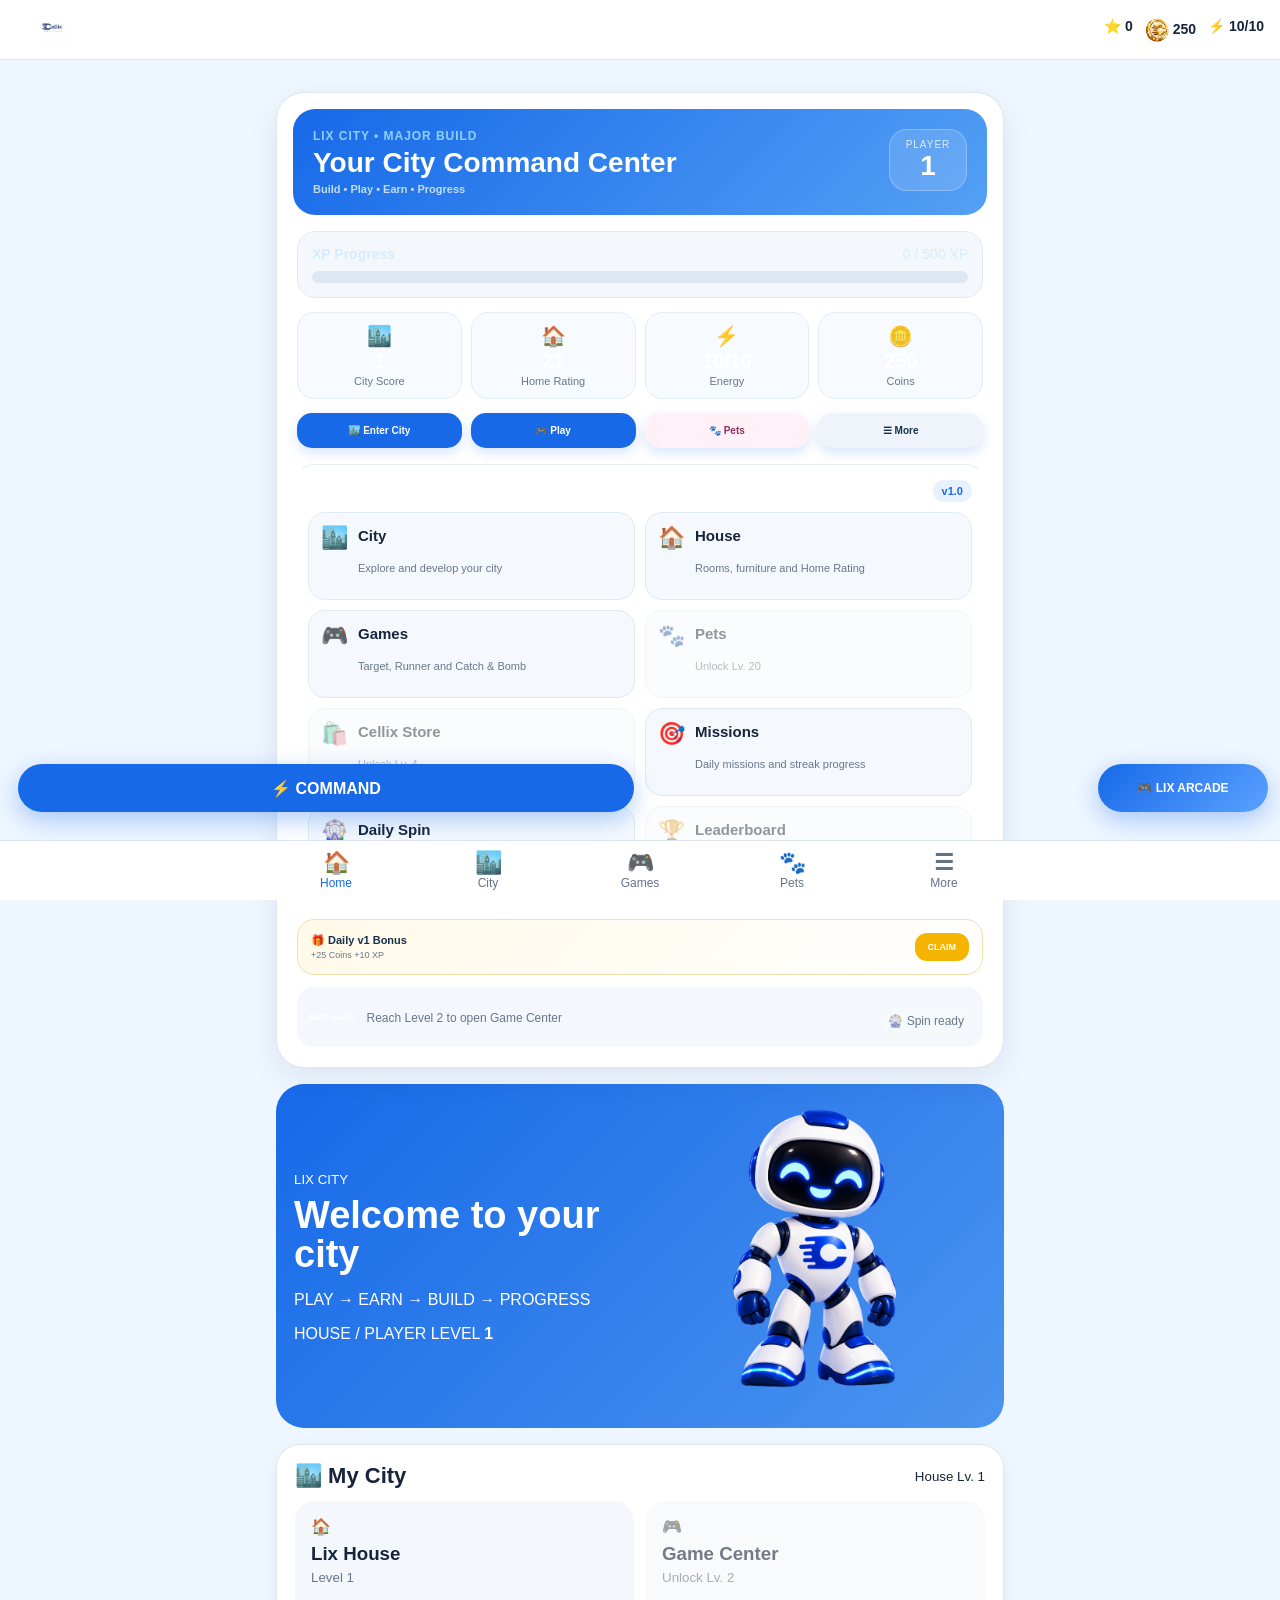
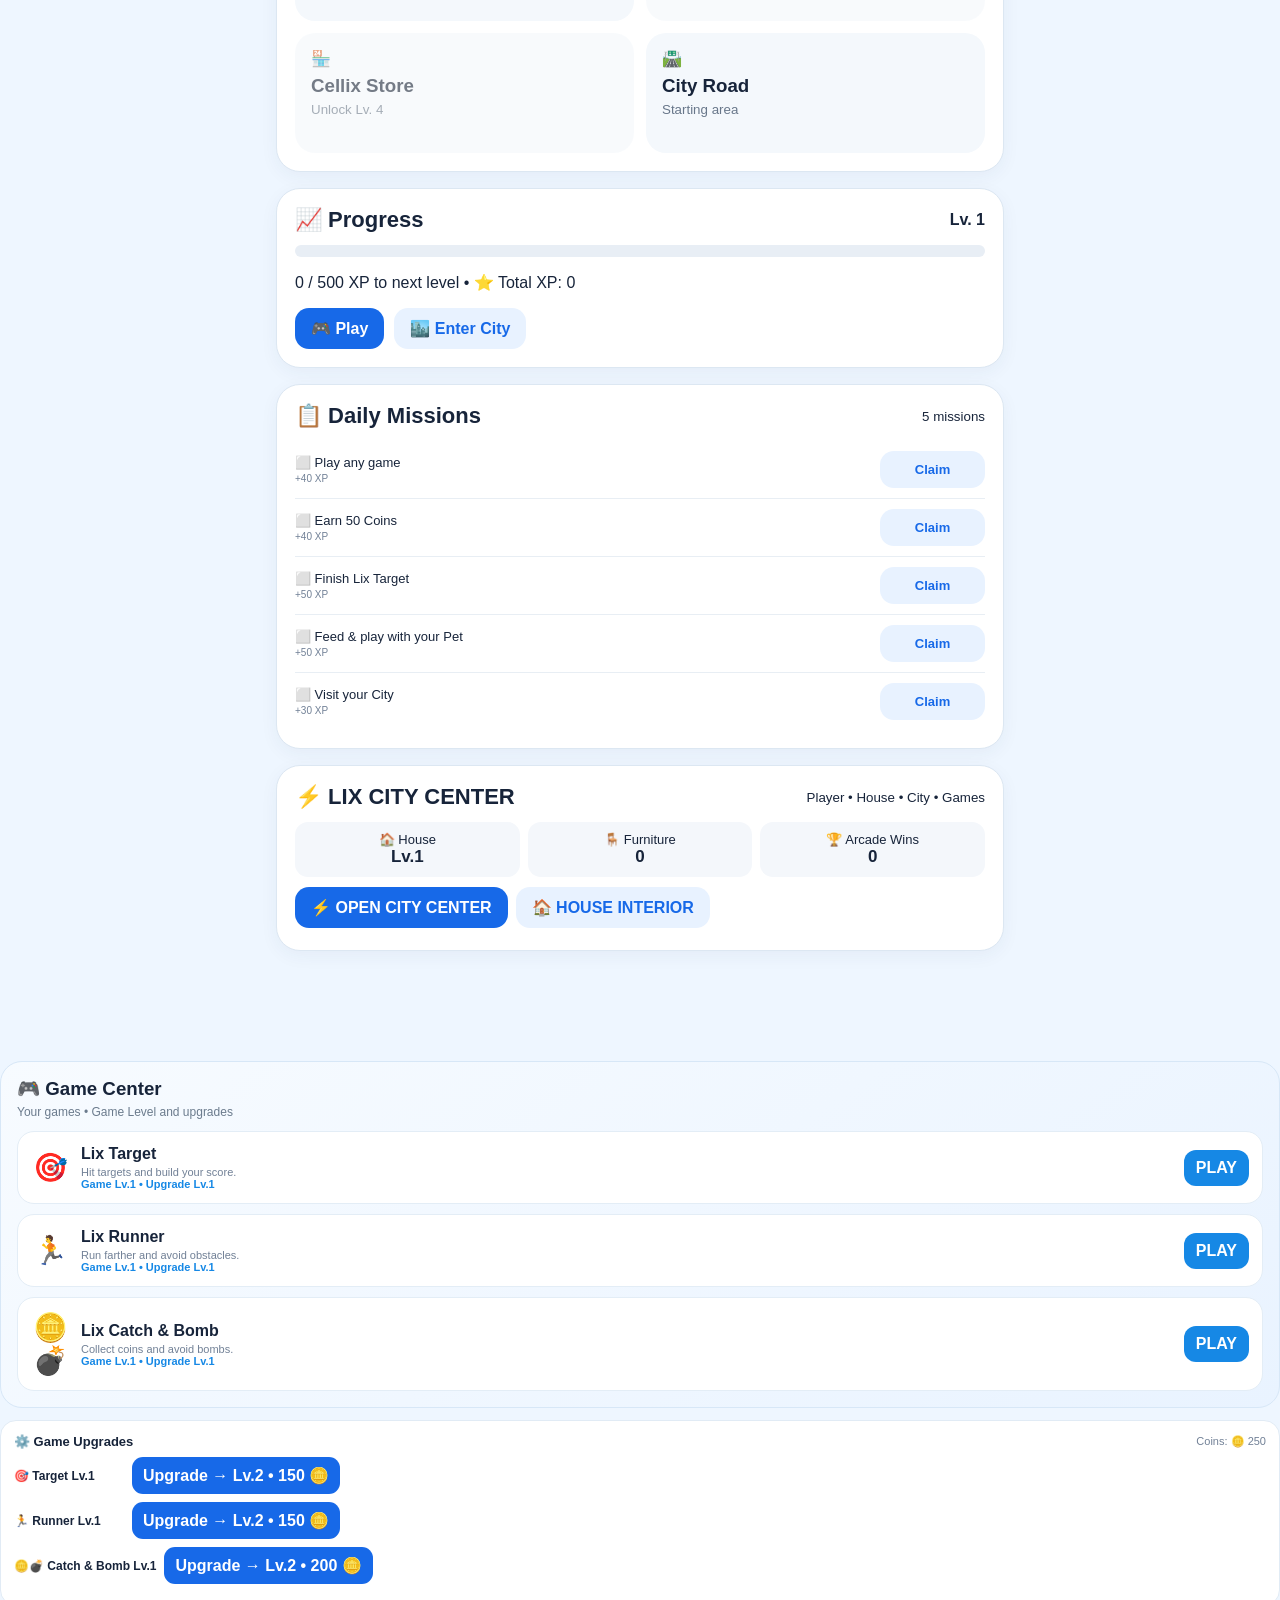
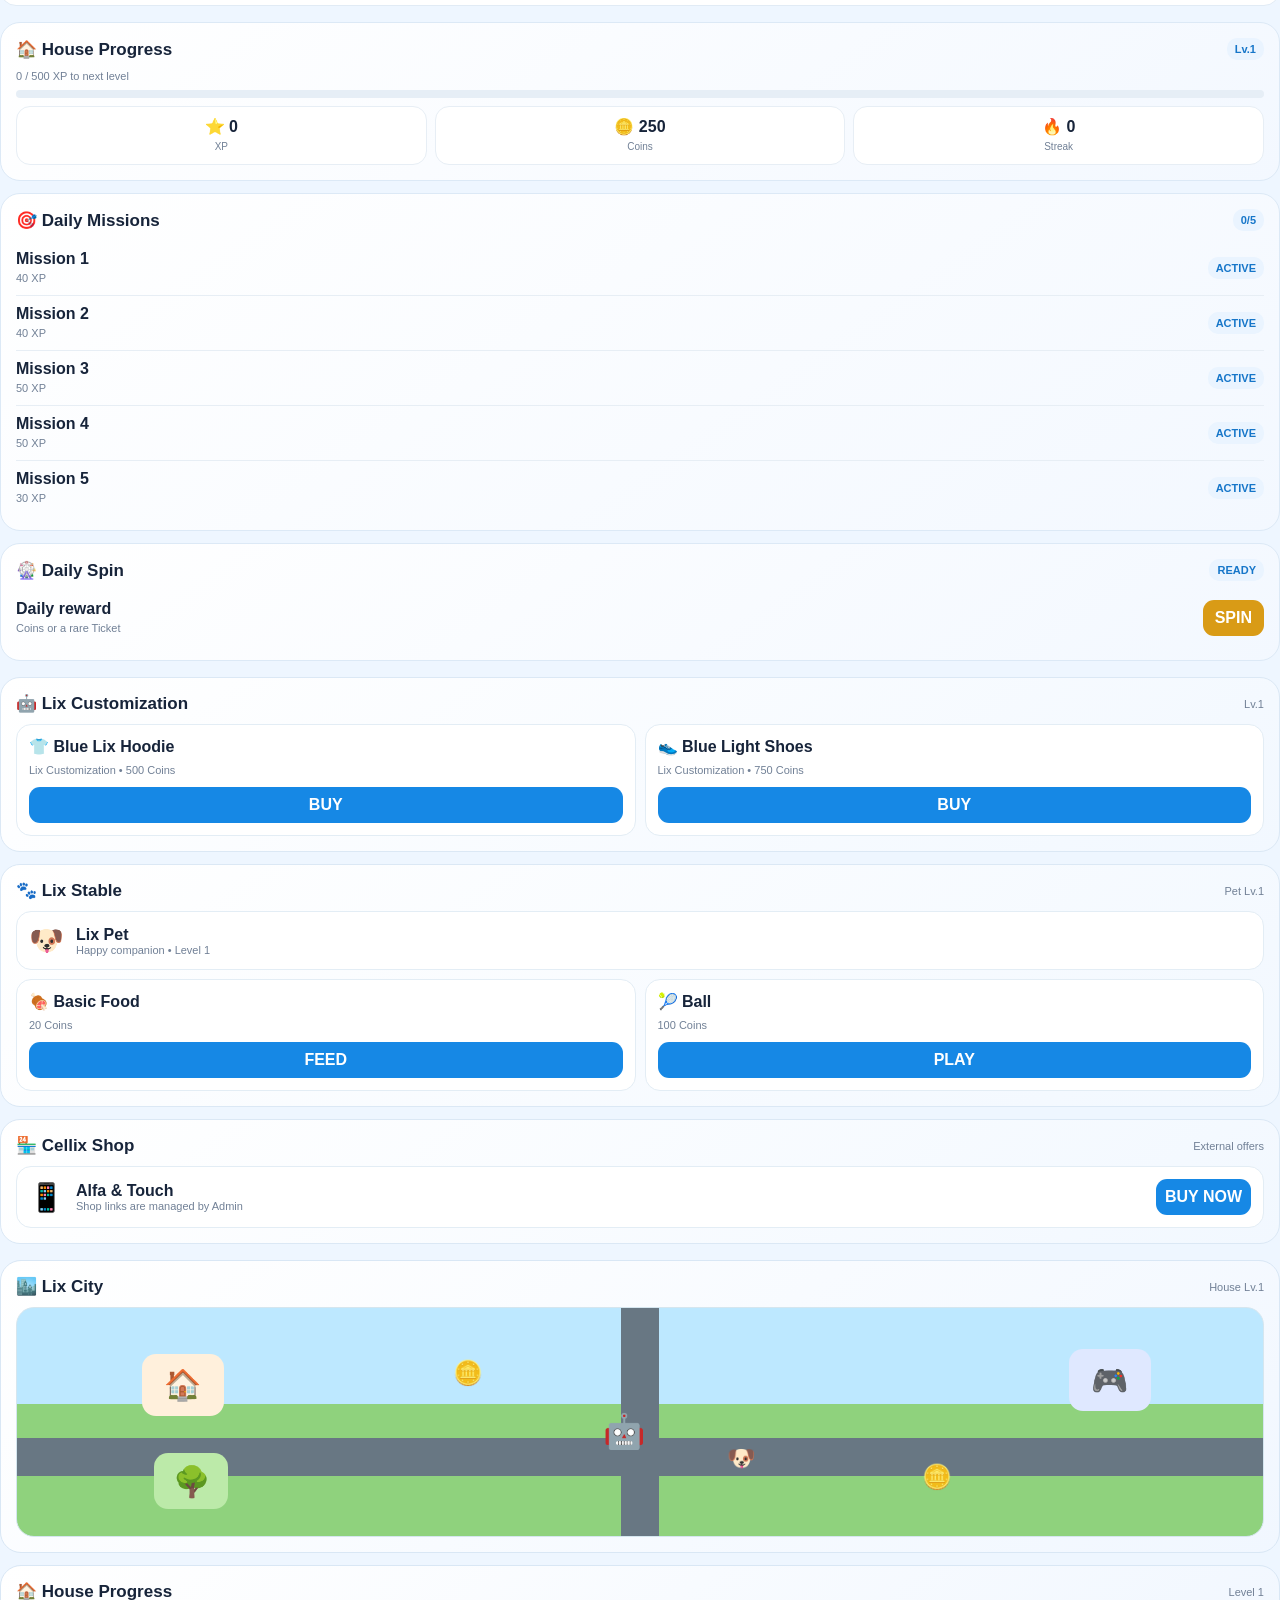
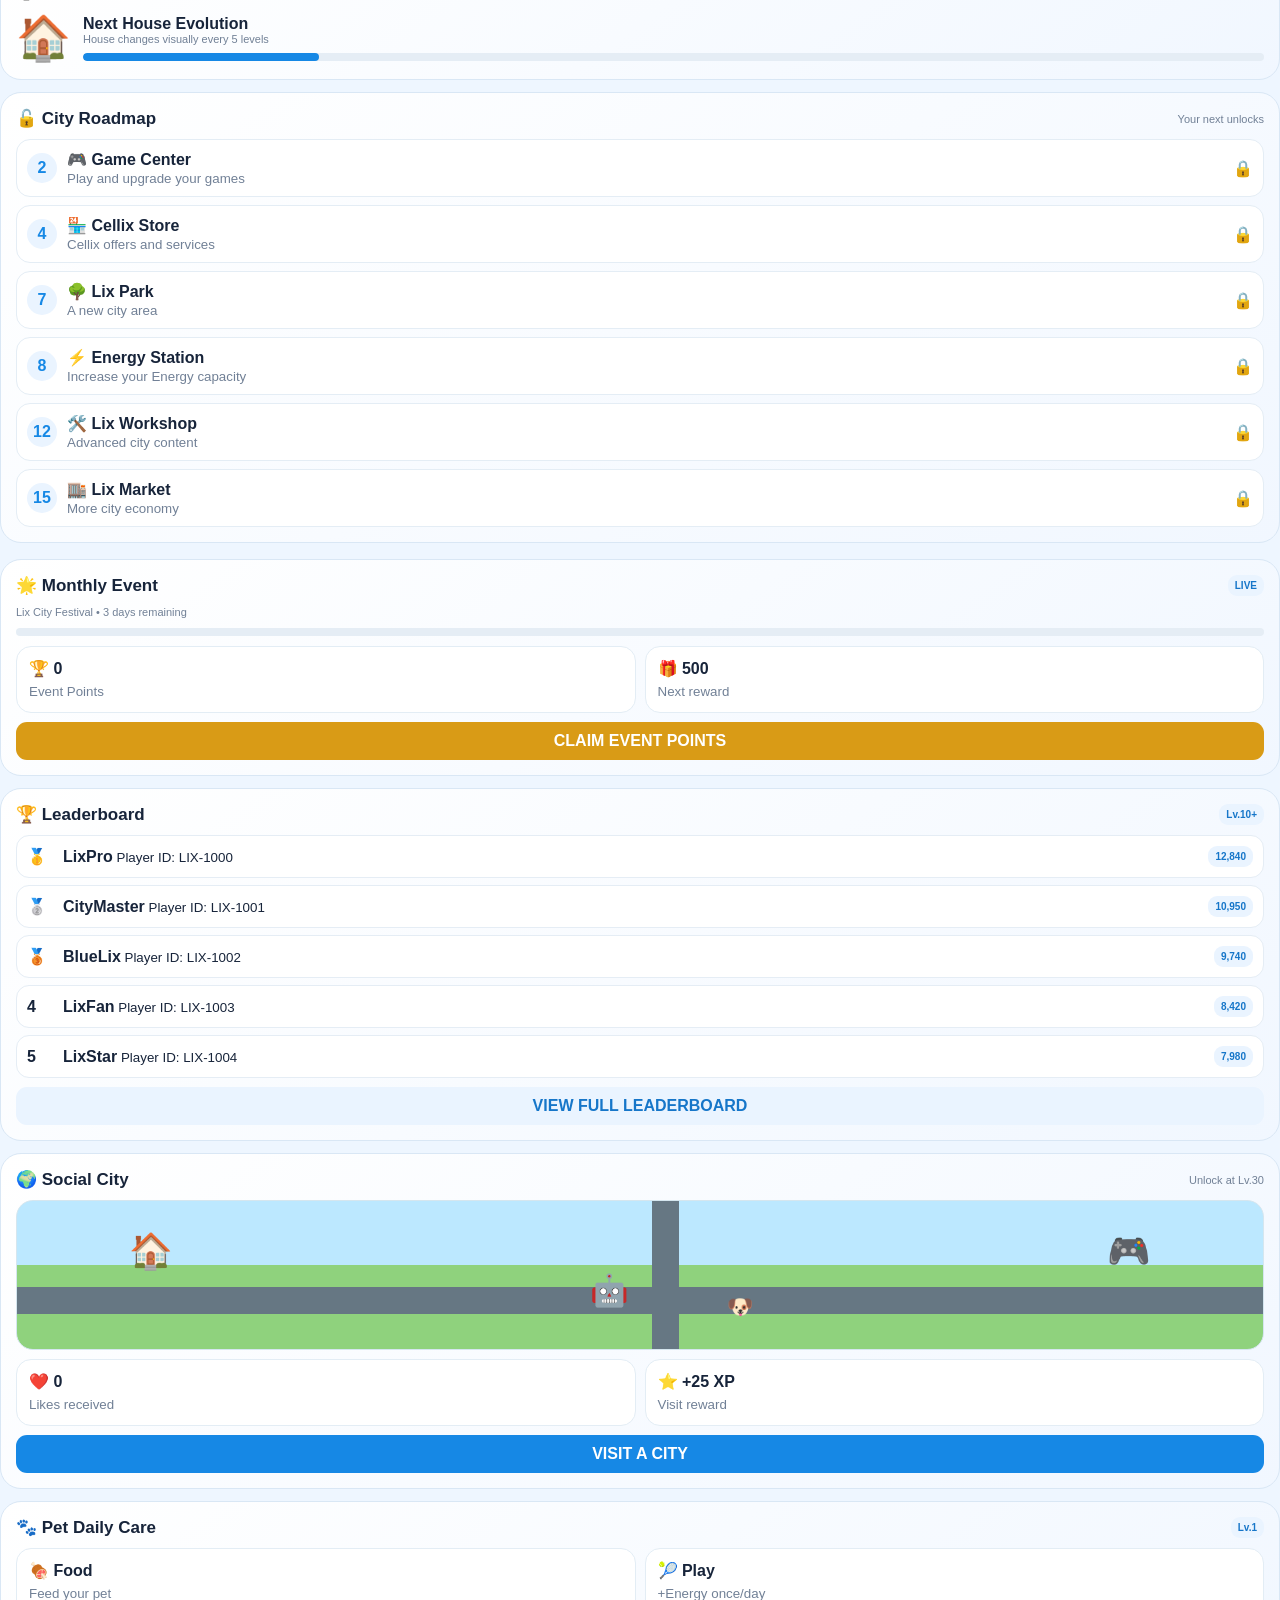
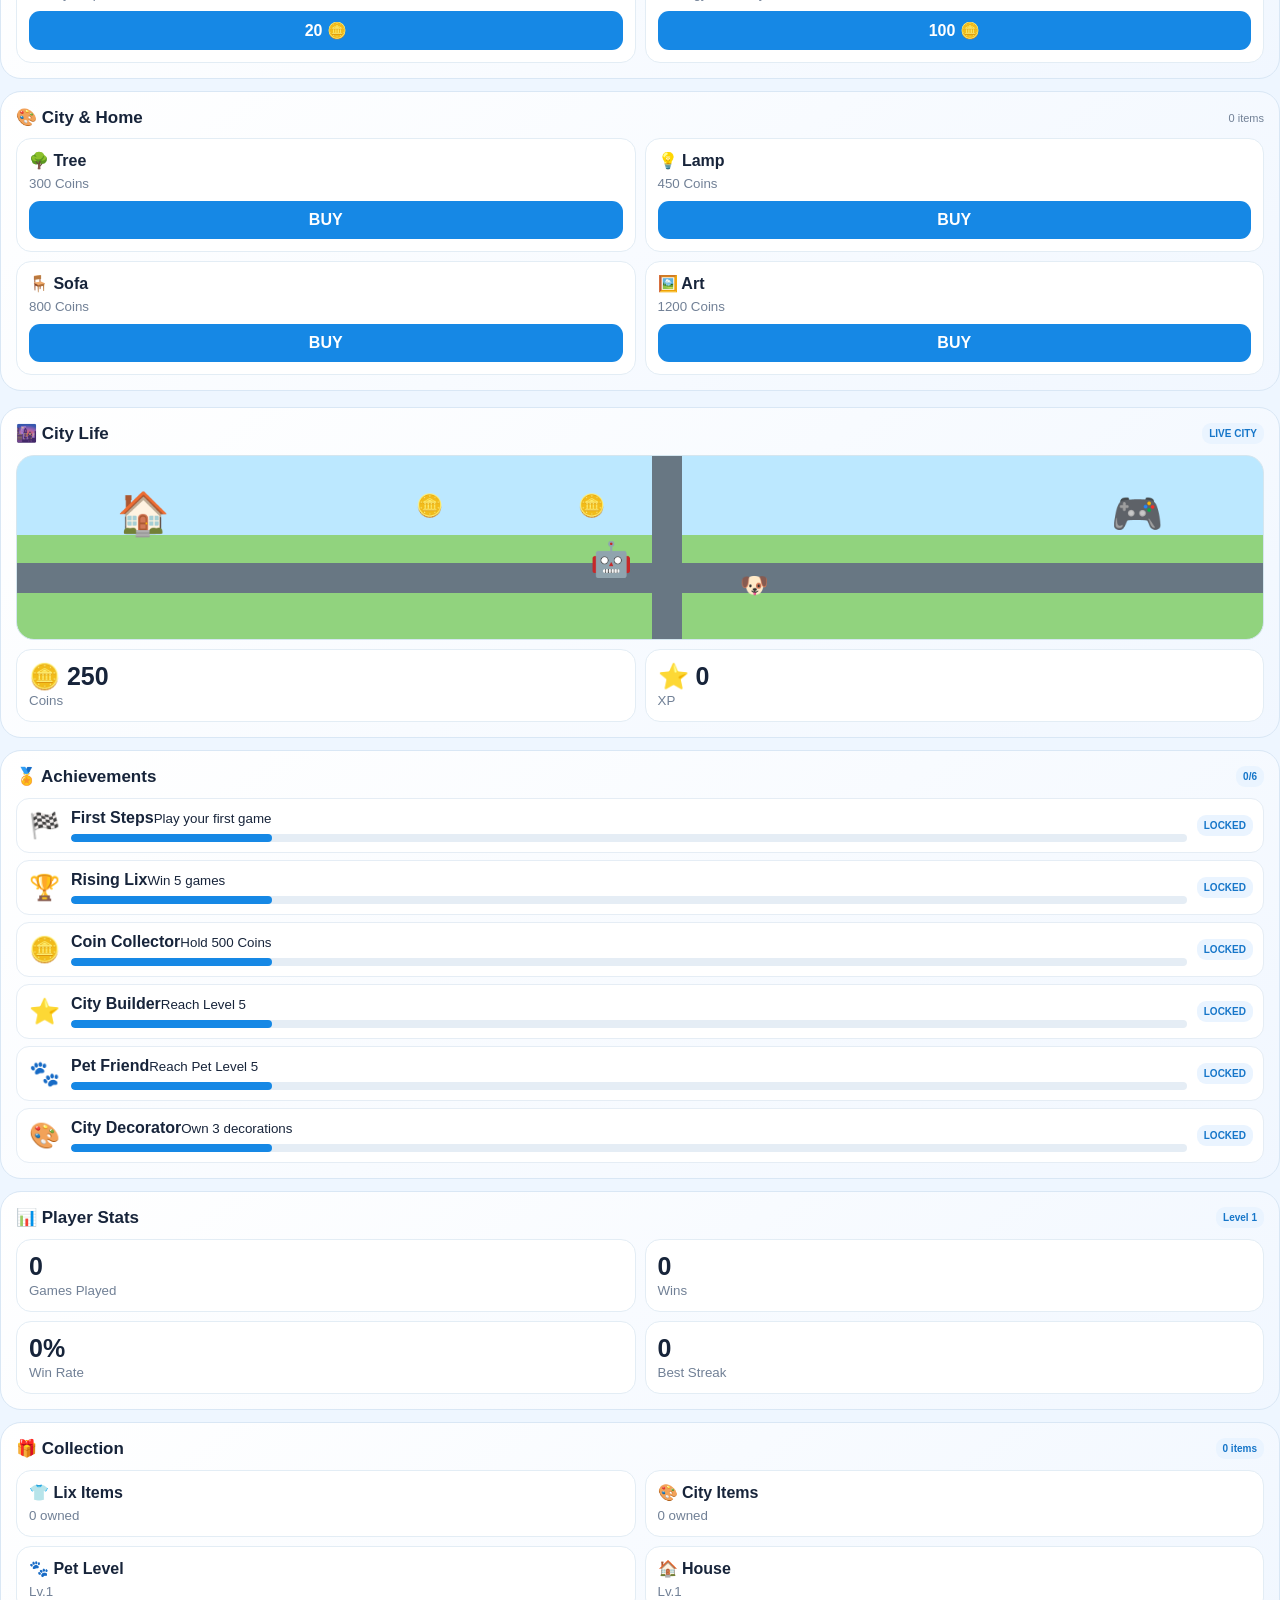
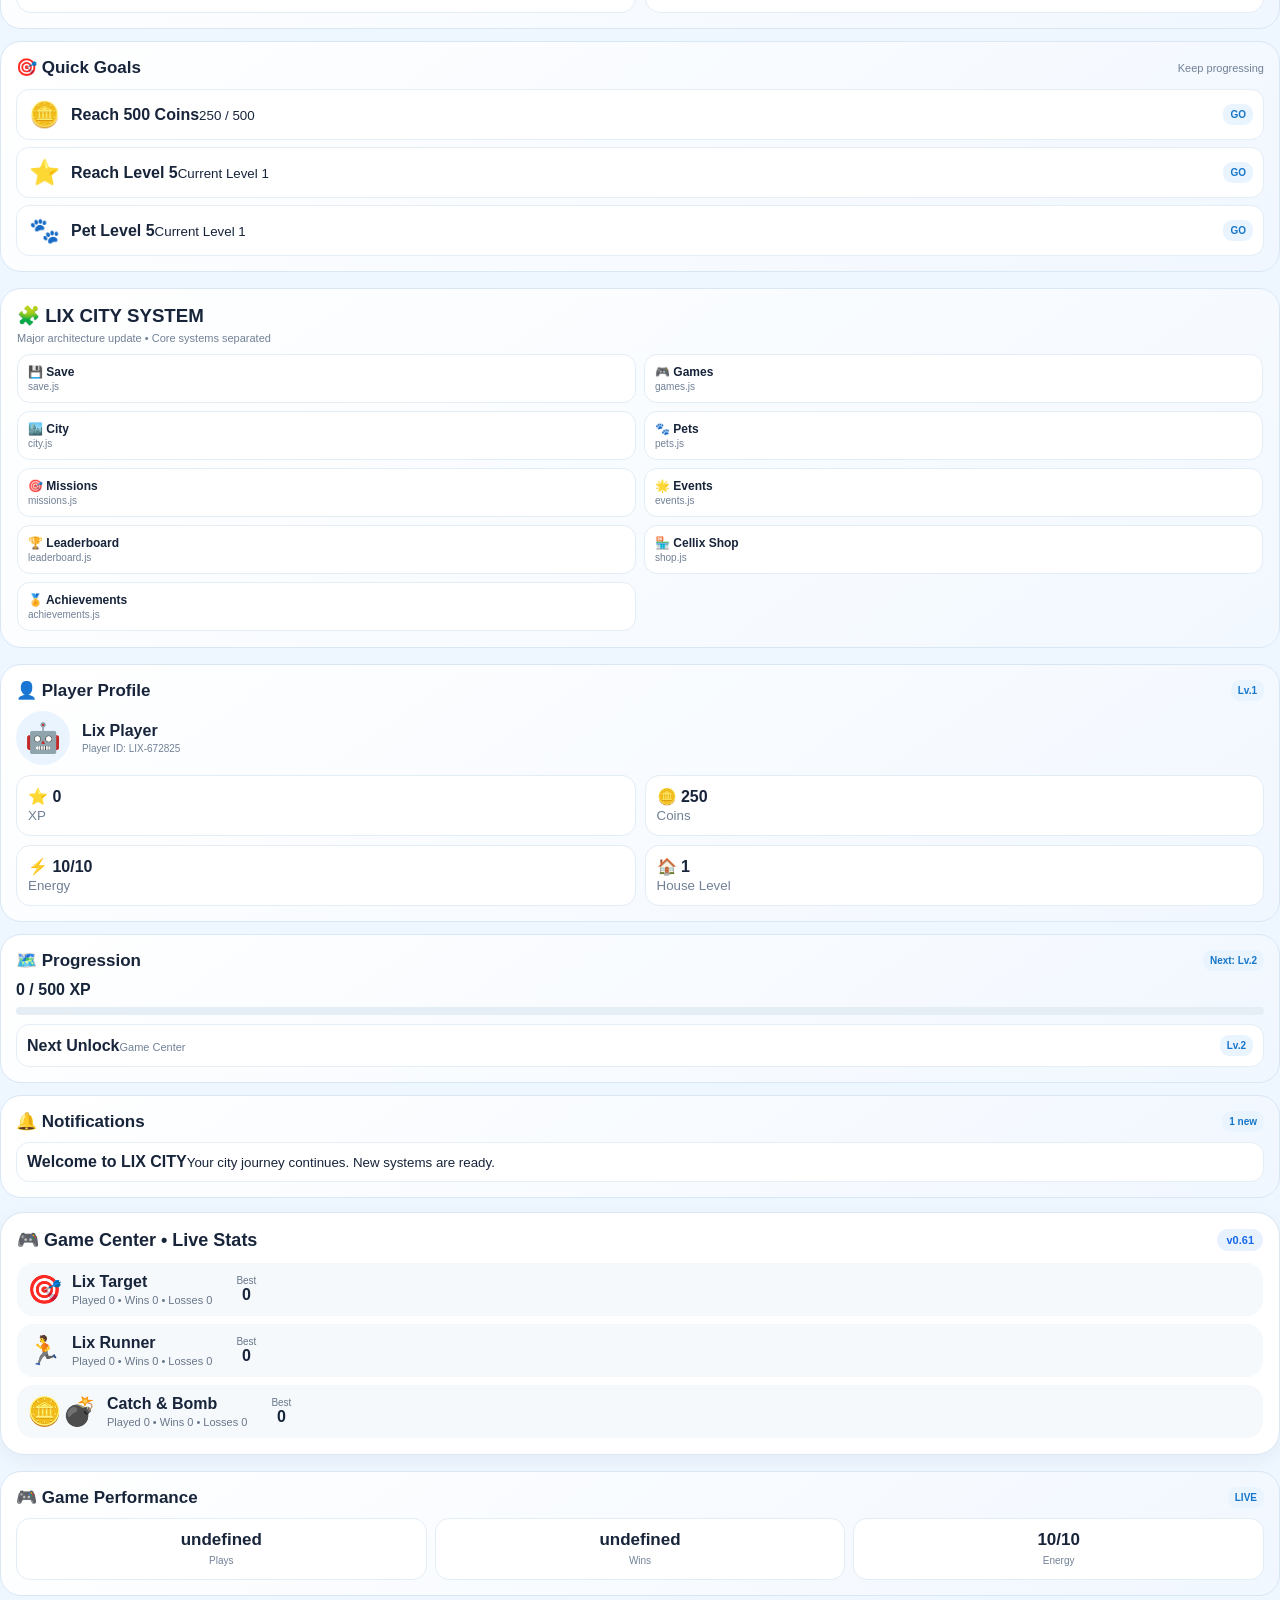
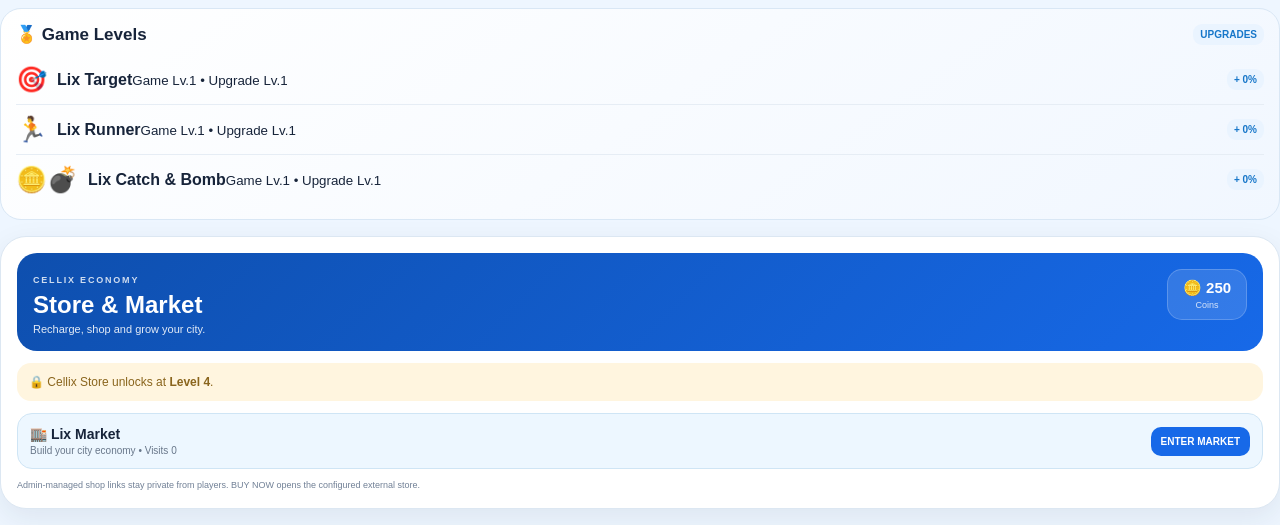
==== commit 8a7db856: "Add files via upload" ====
--- a/index.html
+++ b/index.html
@@ -1033,7 +1033,7 @@
 })();
 </script>
 <button id="lix23HubBtn" style="display:none!important">🧩 HUB</button><script src="app.js"></script><script src="mega-v26.js"></script><script src="v263-stability.js"></script><script src="mega-v27.js"></script>
-<script src="v2.9.0-command.js?v=290"></script><script src="v2.9.1-repair.js?v=291"></script><script src="v2.9.2-wardrobe.js?v=292"></script></body>
+<script src="v2.10-core-bridge.js?v=210"></script><script src="v2.9.0-command.js?v=290"></script><script src="v2.9.1-repair.js?v=291"></script><script src="v2.9.2-wardrobe.js?v=292"></script></body>
 </html>
 <style>
 /* v0.72 — HARD CITY VISUAL RECOVERY */
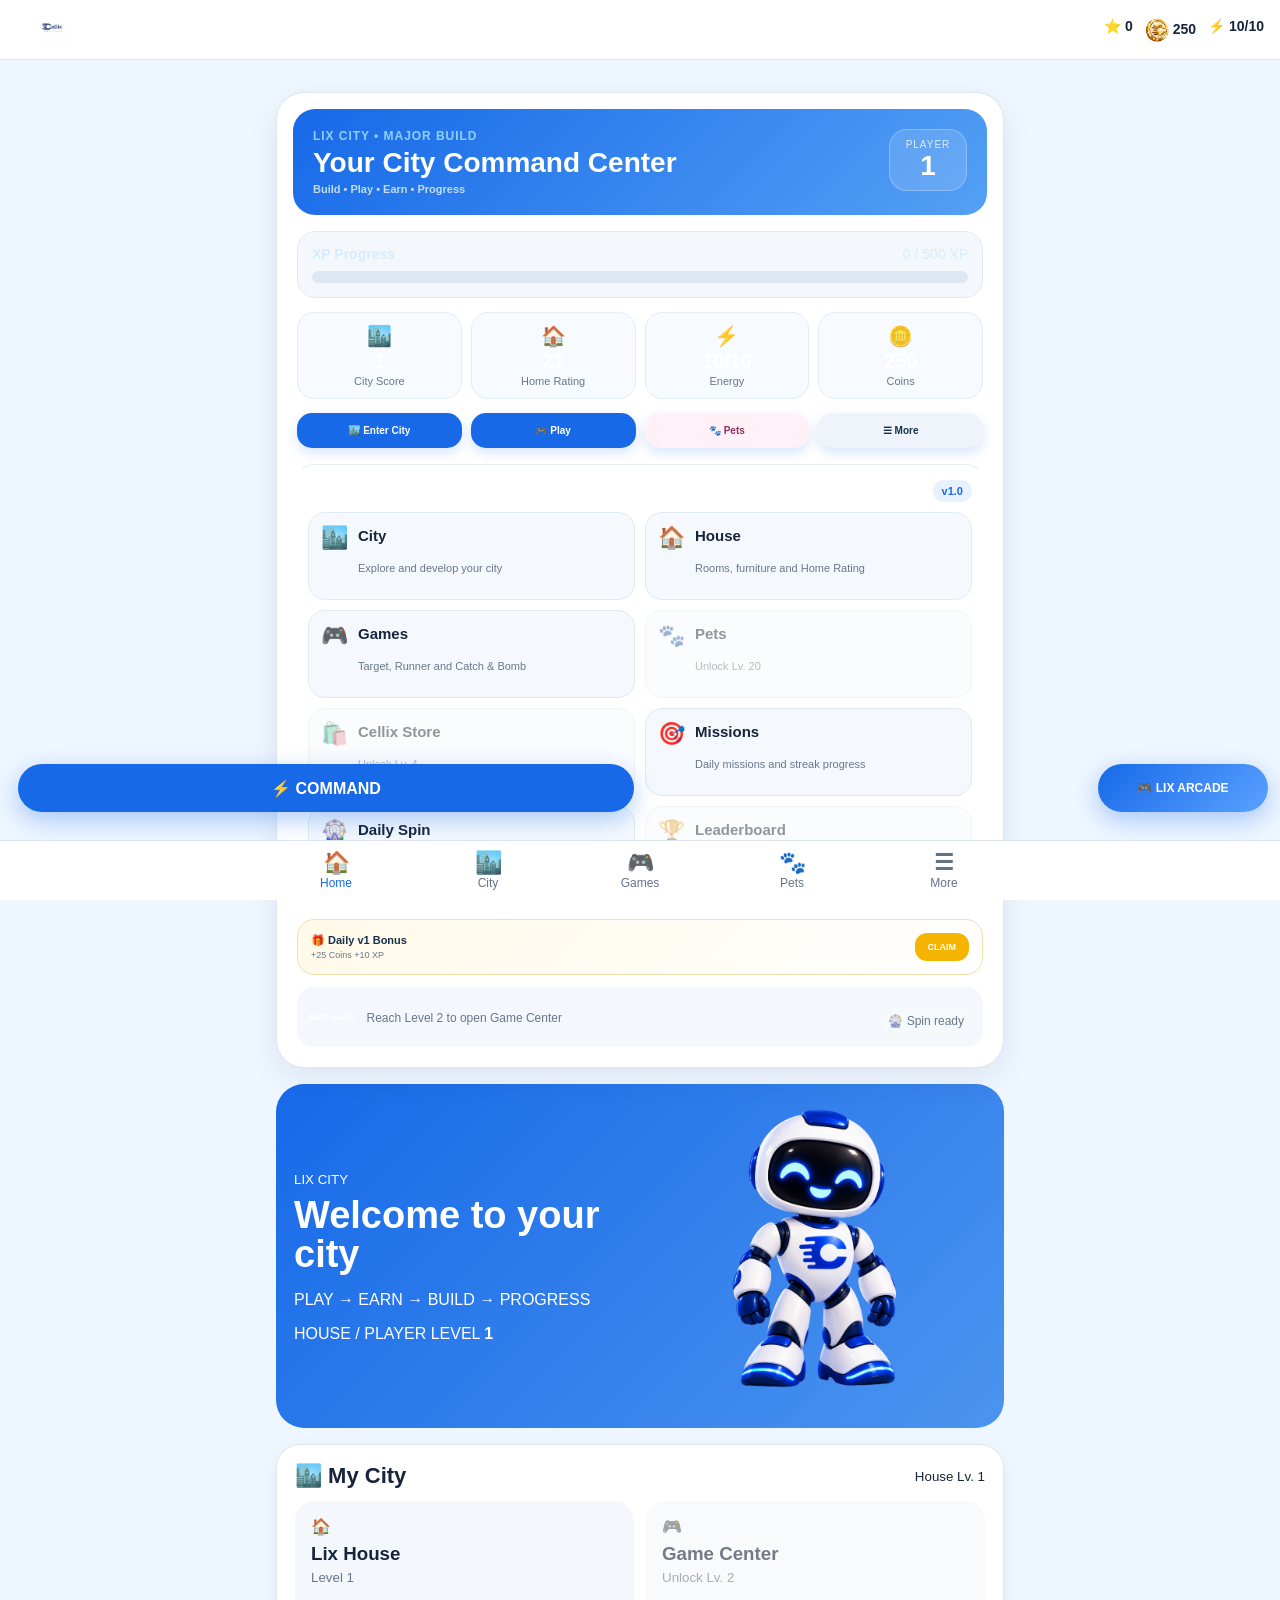
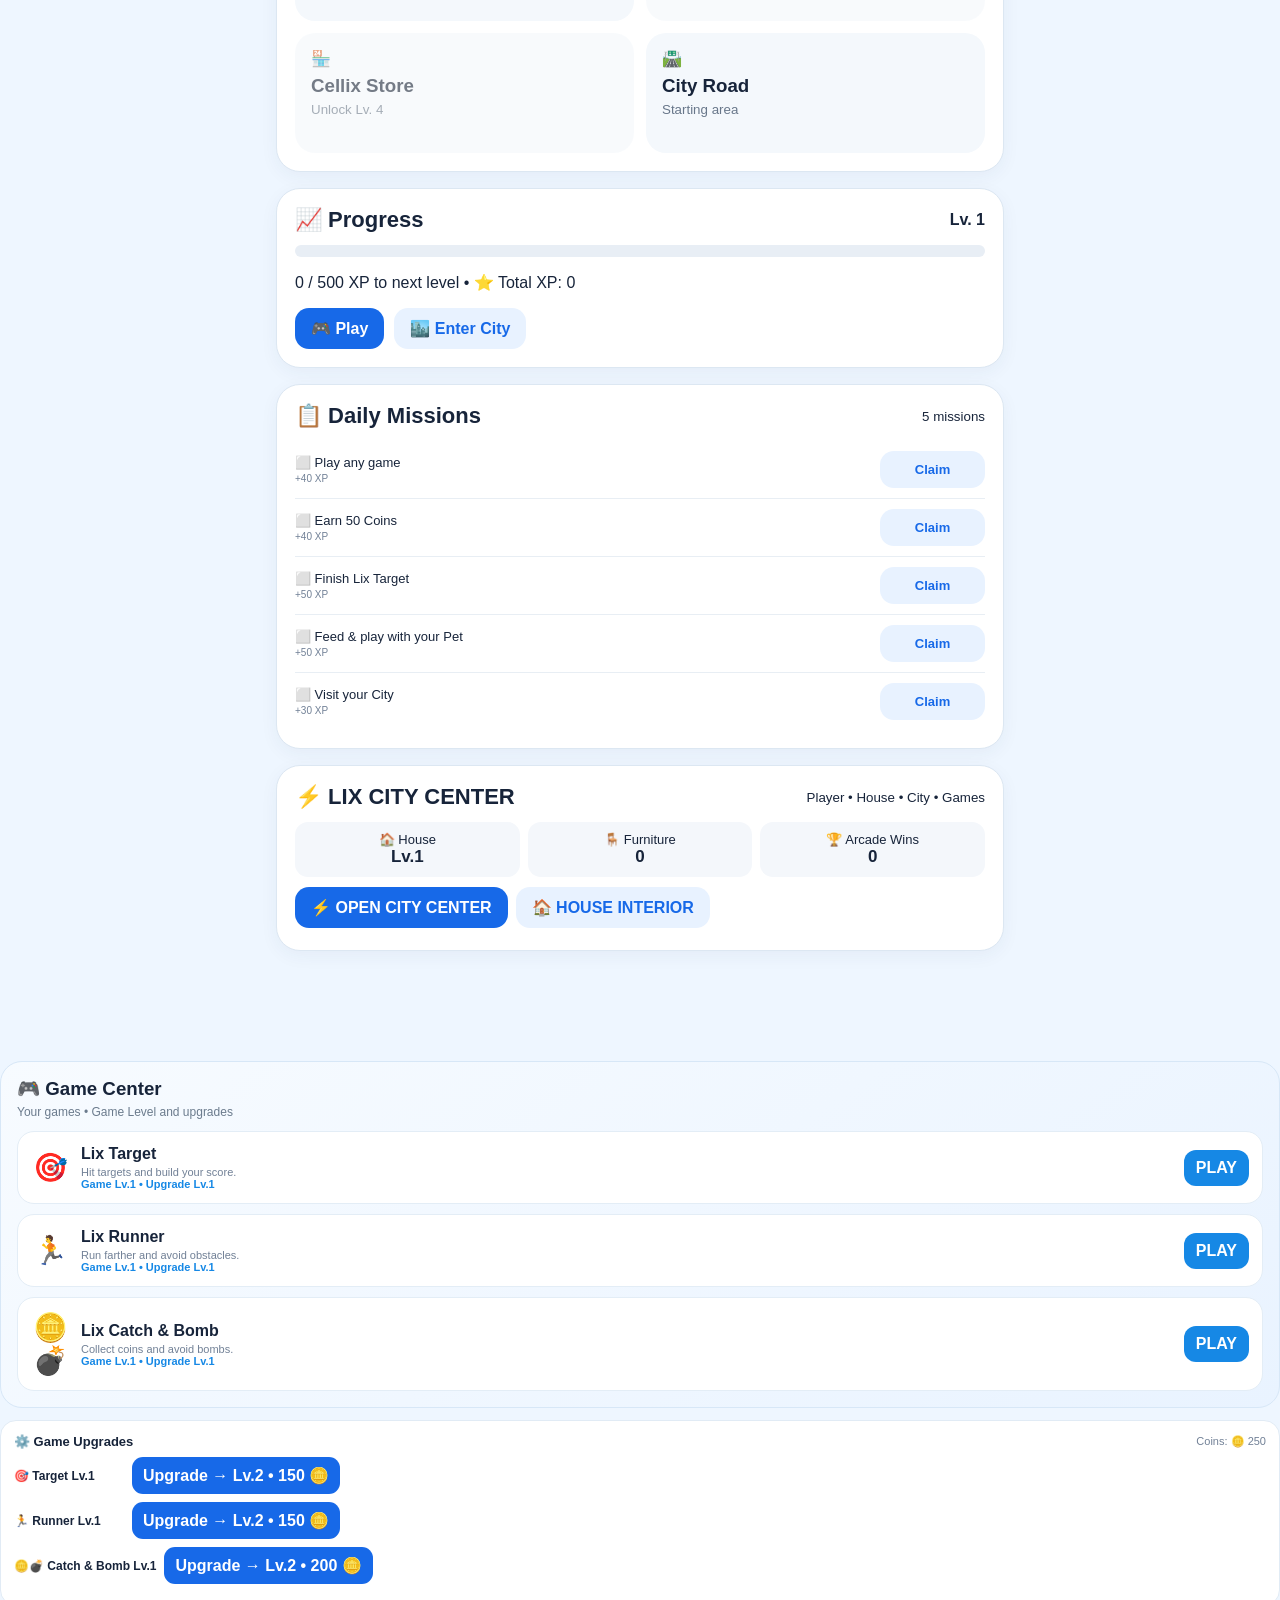
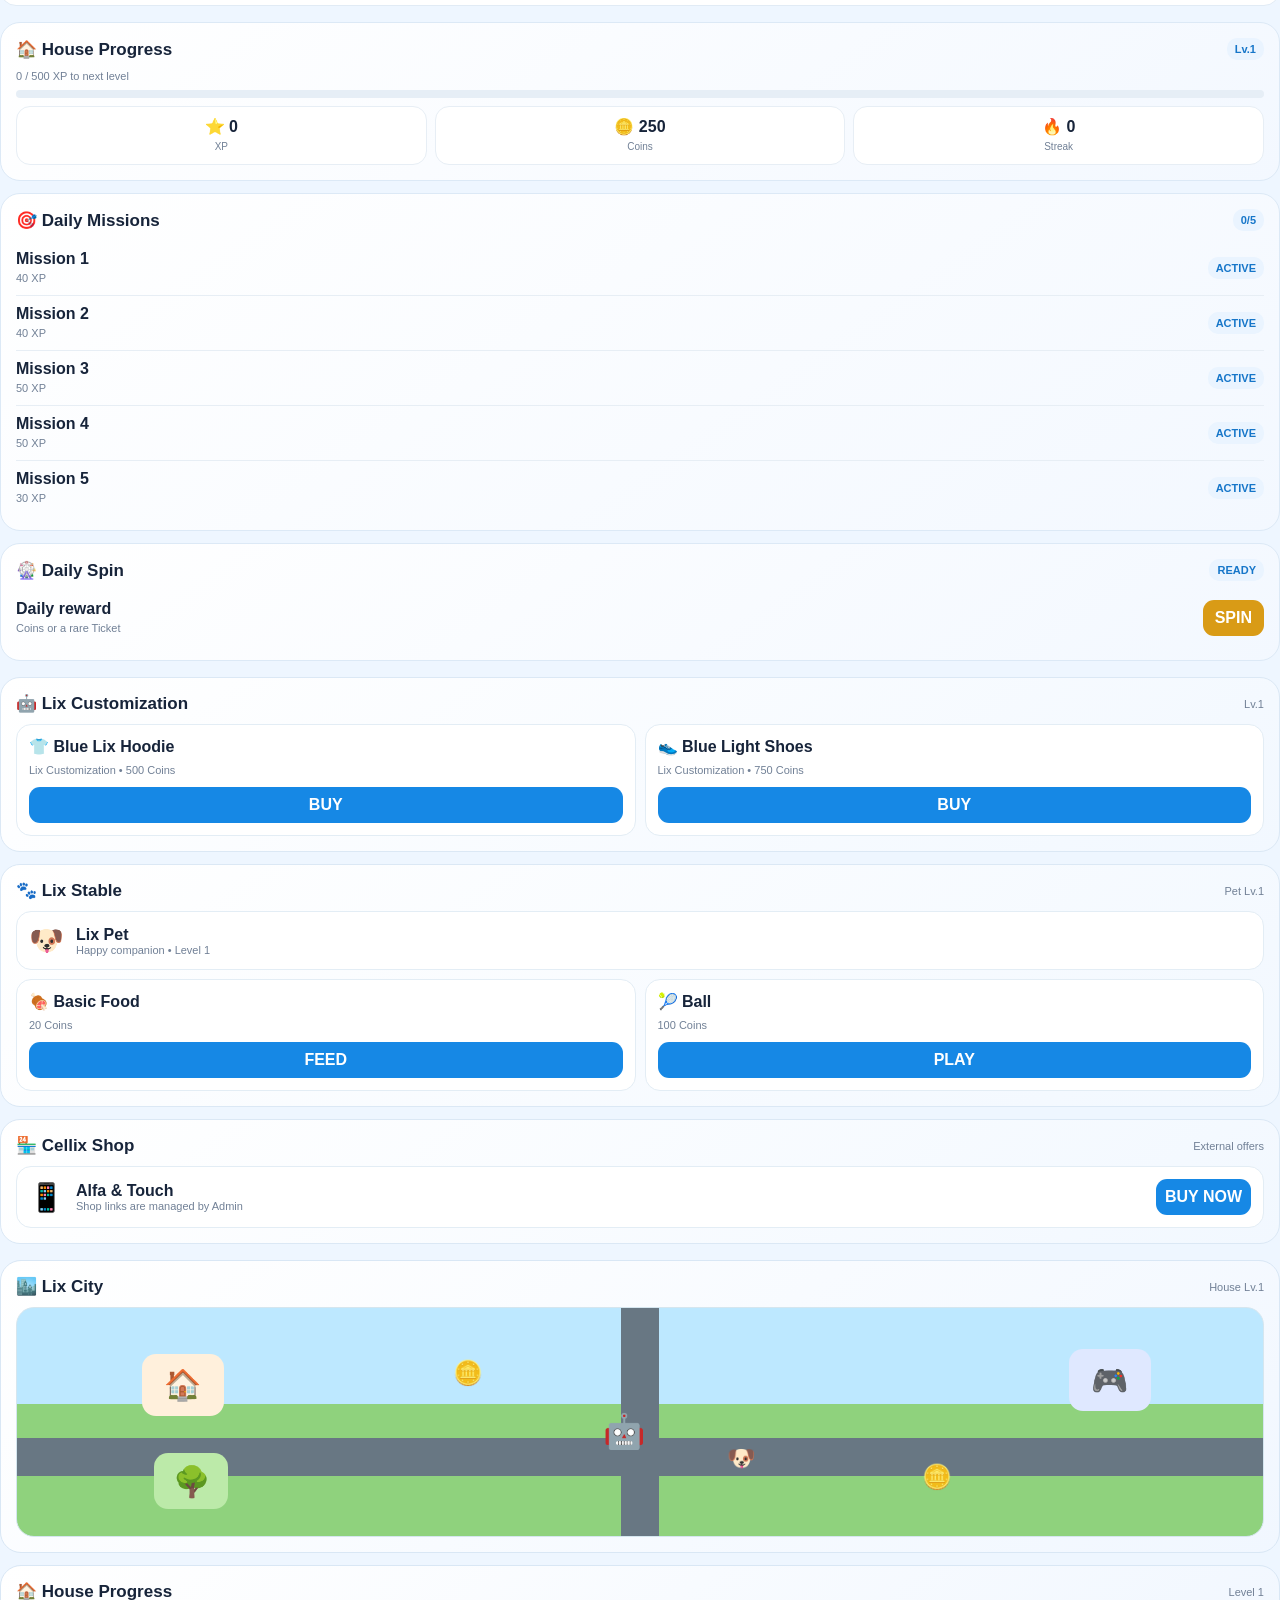
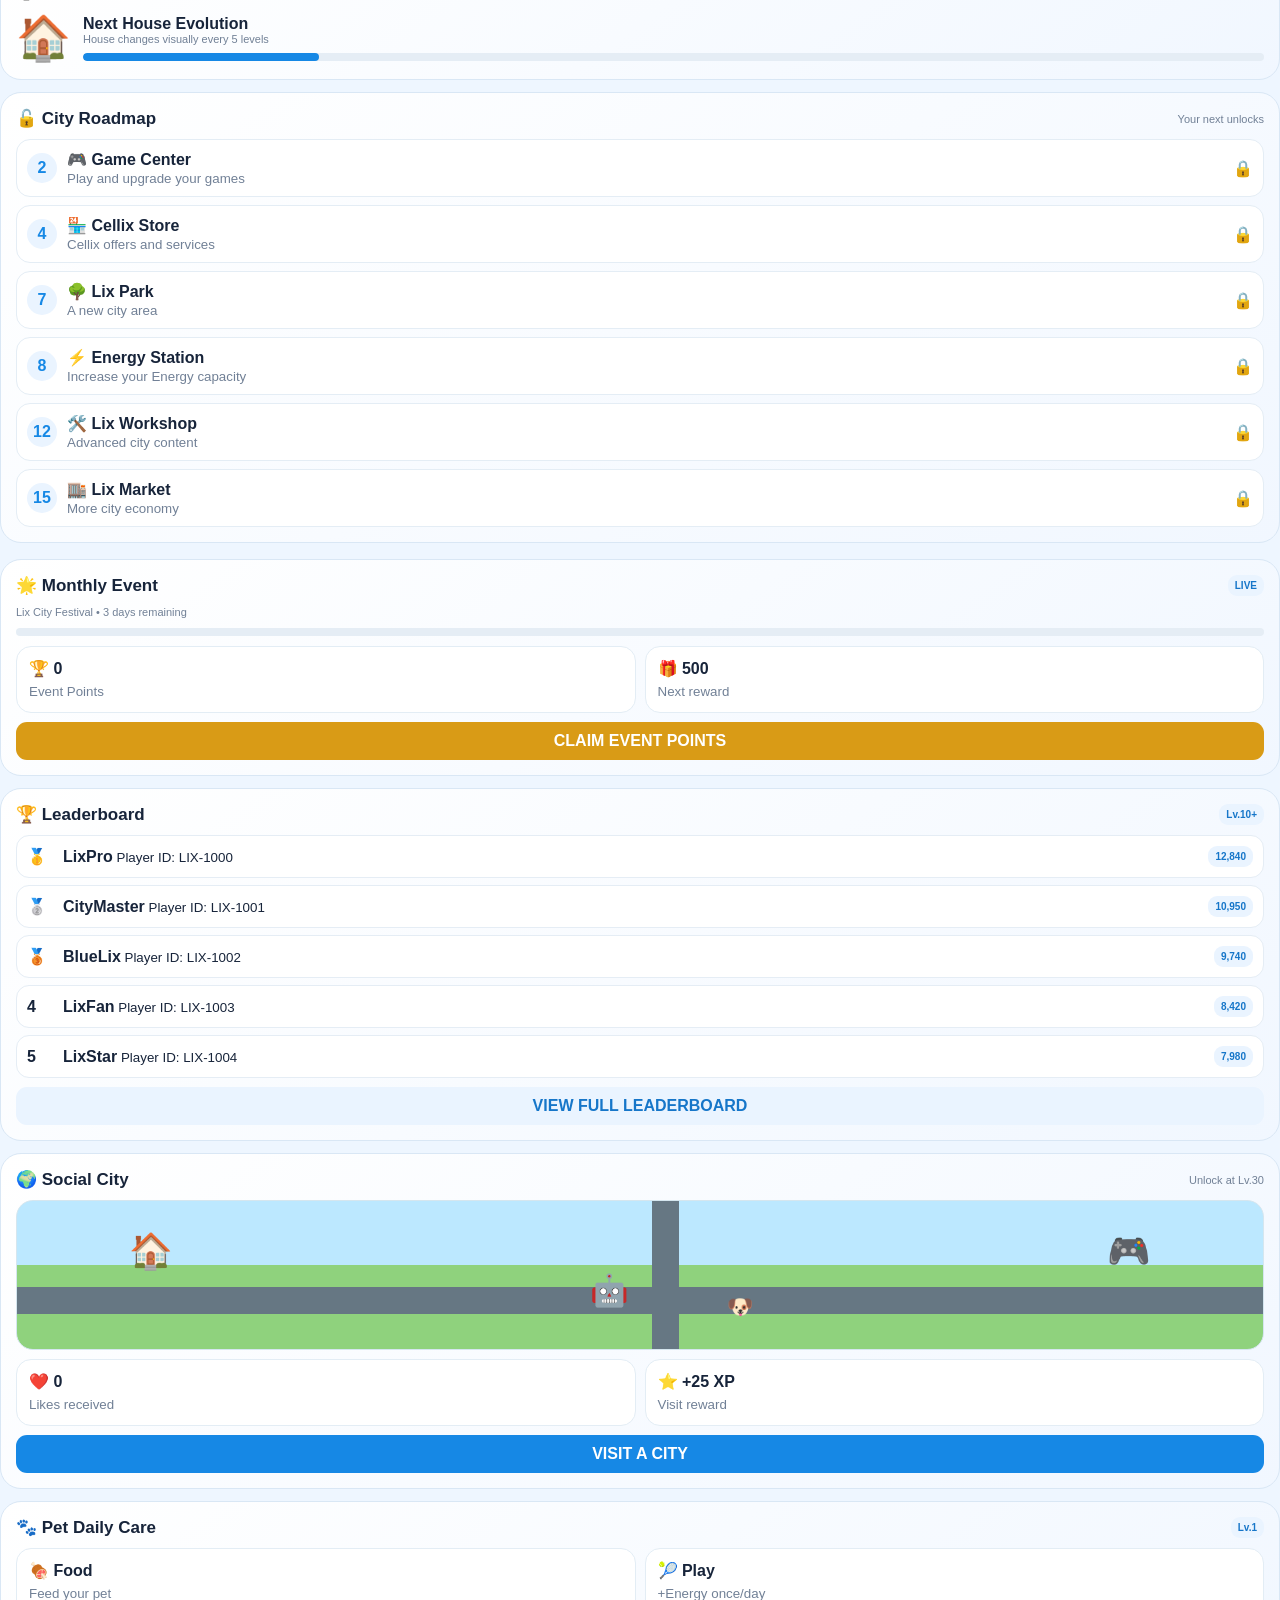
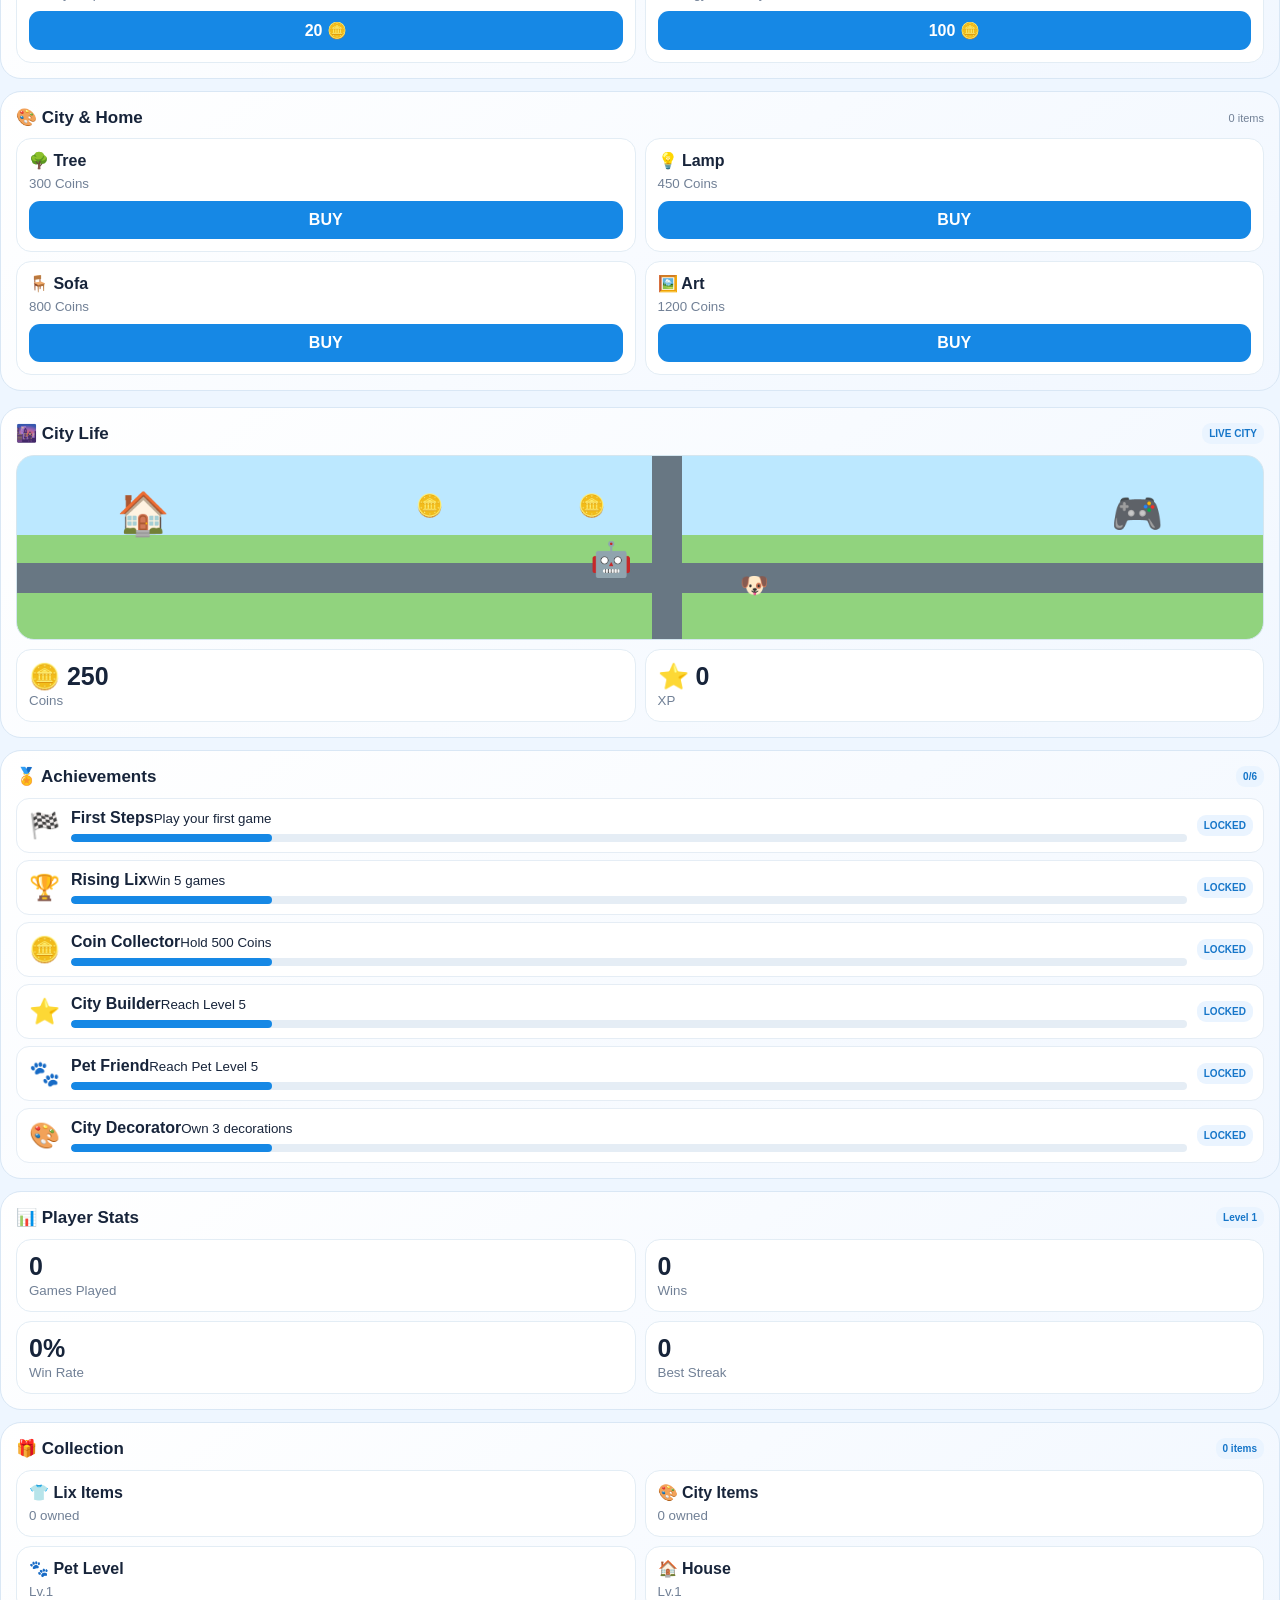
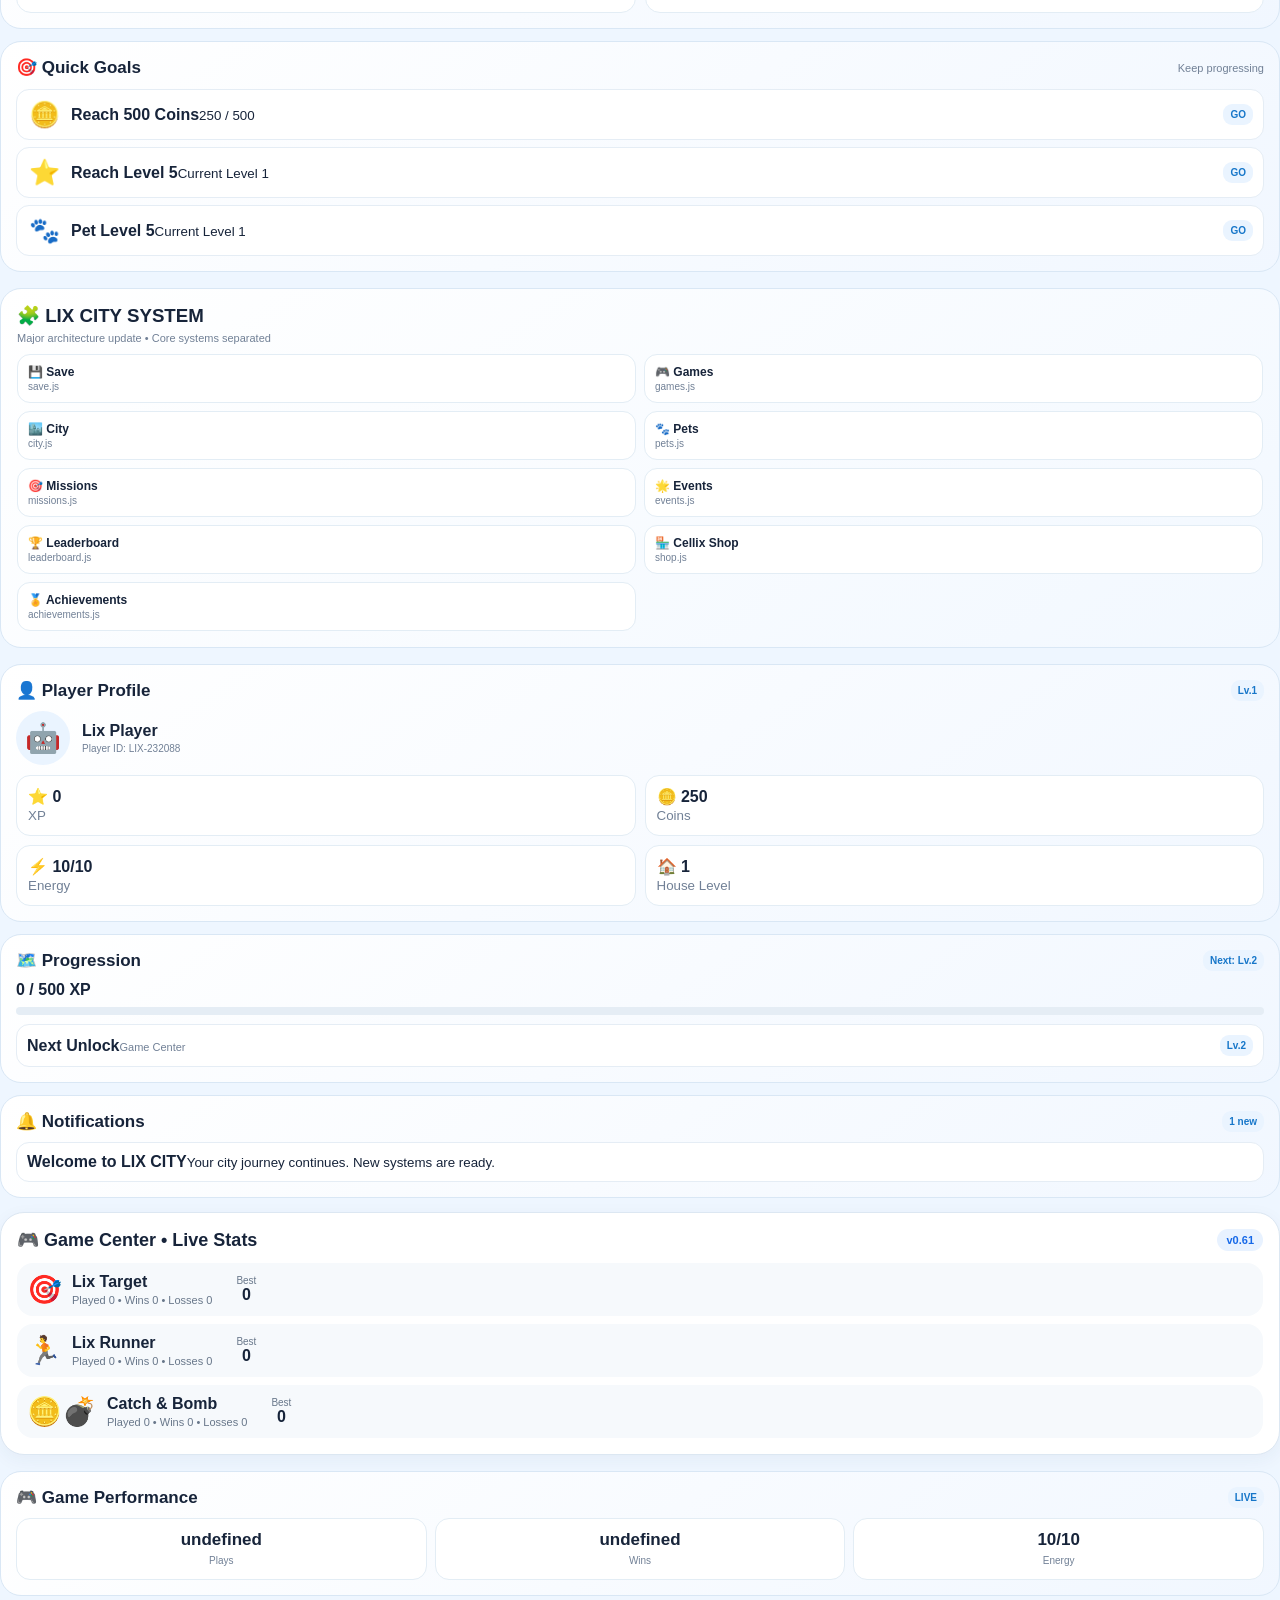
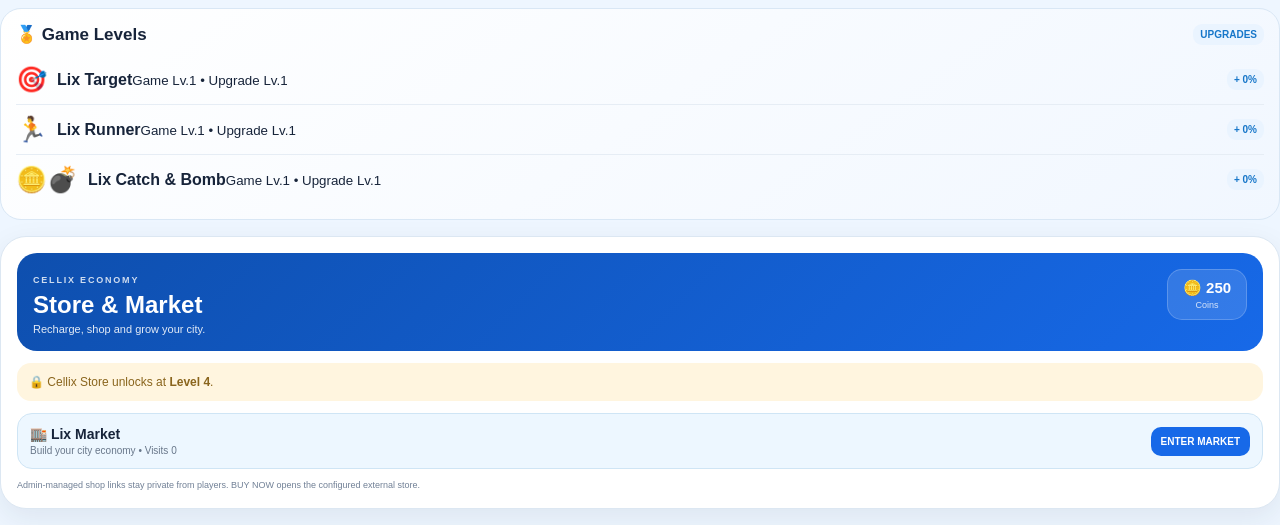
==== commit 3963b6c8: "Add files via upload" ====
--- a/index.html
+++ b/index.html
@@ -1033,7 +1033,8 @@
 })();
 </script>
 <button id="lix23HubBtn" style="display:none!important">🧩 HUB</button><script src="app.js"></script><script src="mega-v26.js"></script><script src="v263-stability.js"></script><script src="mega-v27.js"></script>
-<script src="v2.10-core-bridge.js?v=210"></script><script src="v2.9.0-command.js?v=290"></script><script src="v2.9.1-repair.js?v=291"></script><script src="v2.9.2-wardrobe.js?v=292"></script></body>
+<script src="v2.10-core-bridge.js?v=210"></script><script src="v2.9.0-command.js?v=290"></script><script src="v2.9.1-repair.js?v=291"></script><script src="v2.9.2-wardrobe.js?v=292"></script>
+<script src="v2.10.1-command-fix.js?v=2101"></script></body>
 </html>
 <style>
 /* v0.72 — HARD CITY VISUAL RECOVERY */
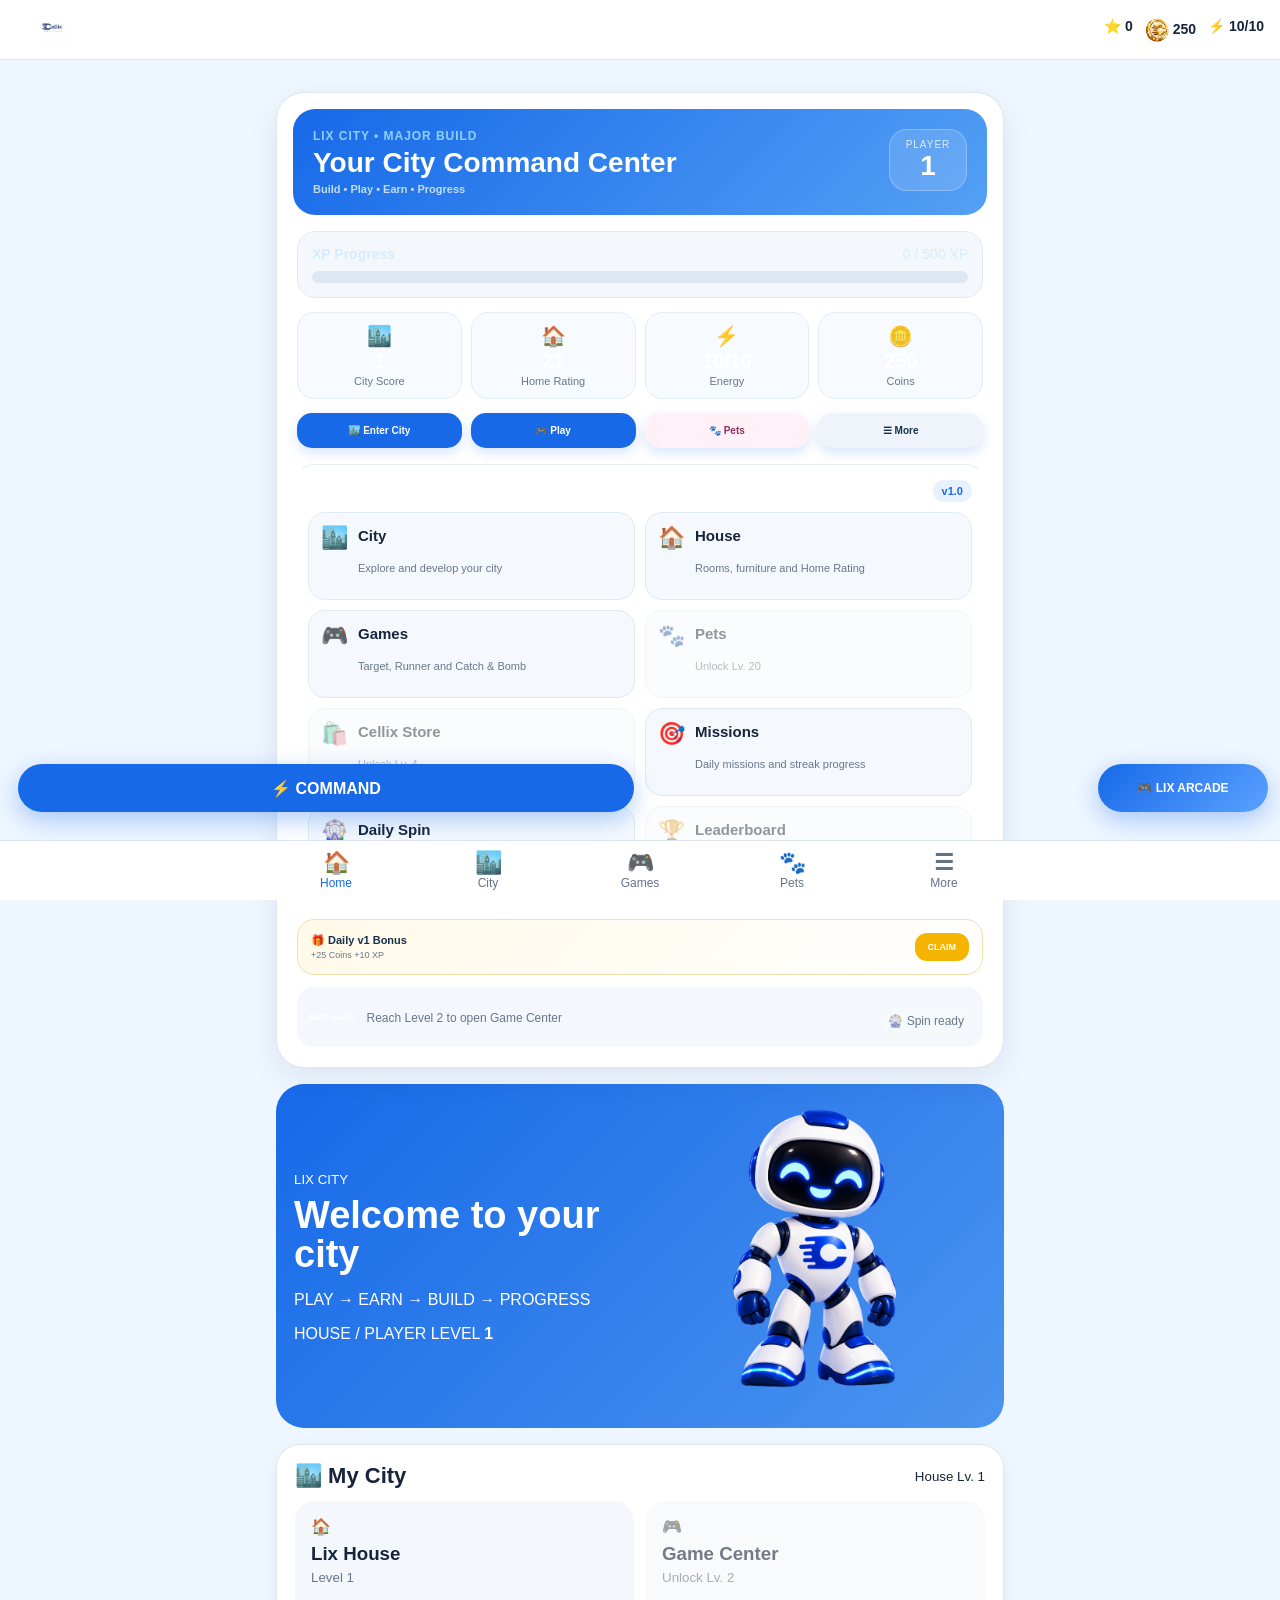
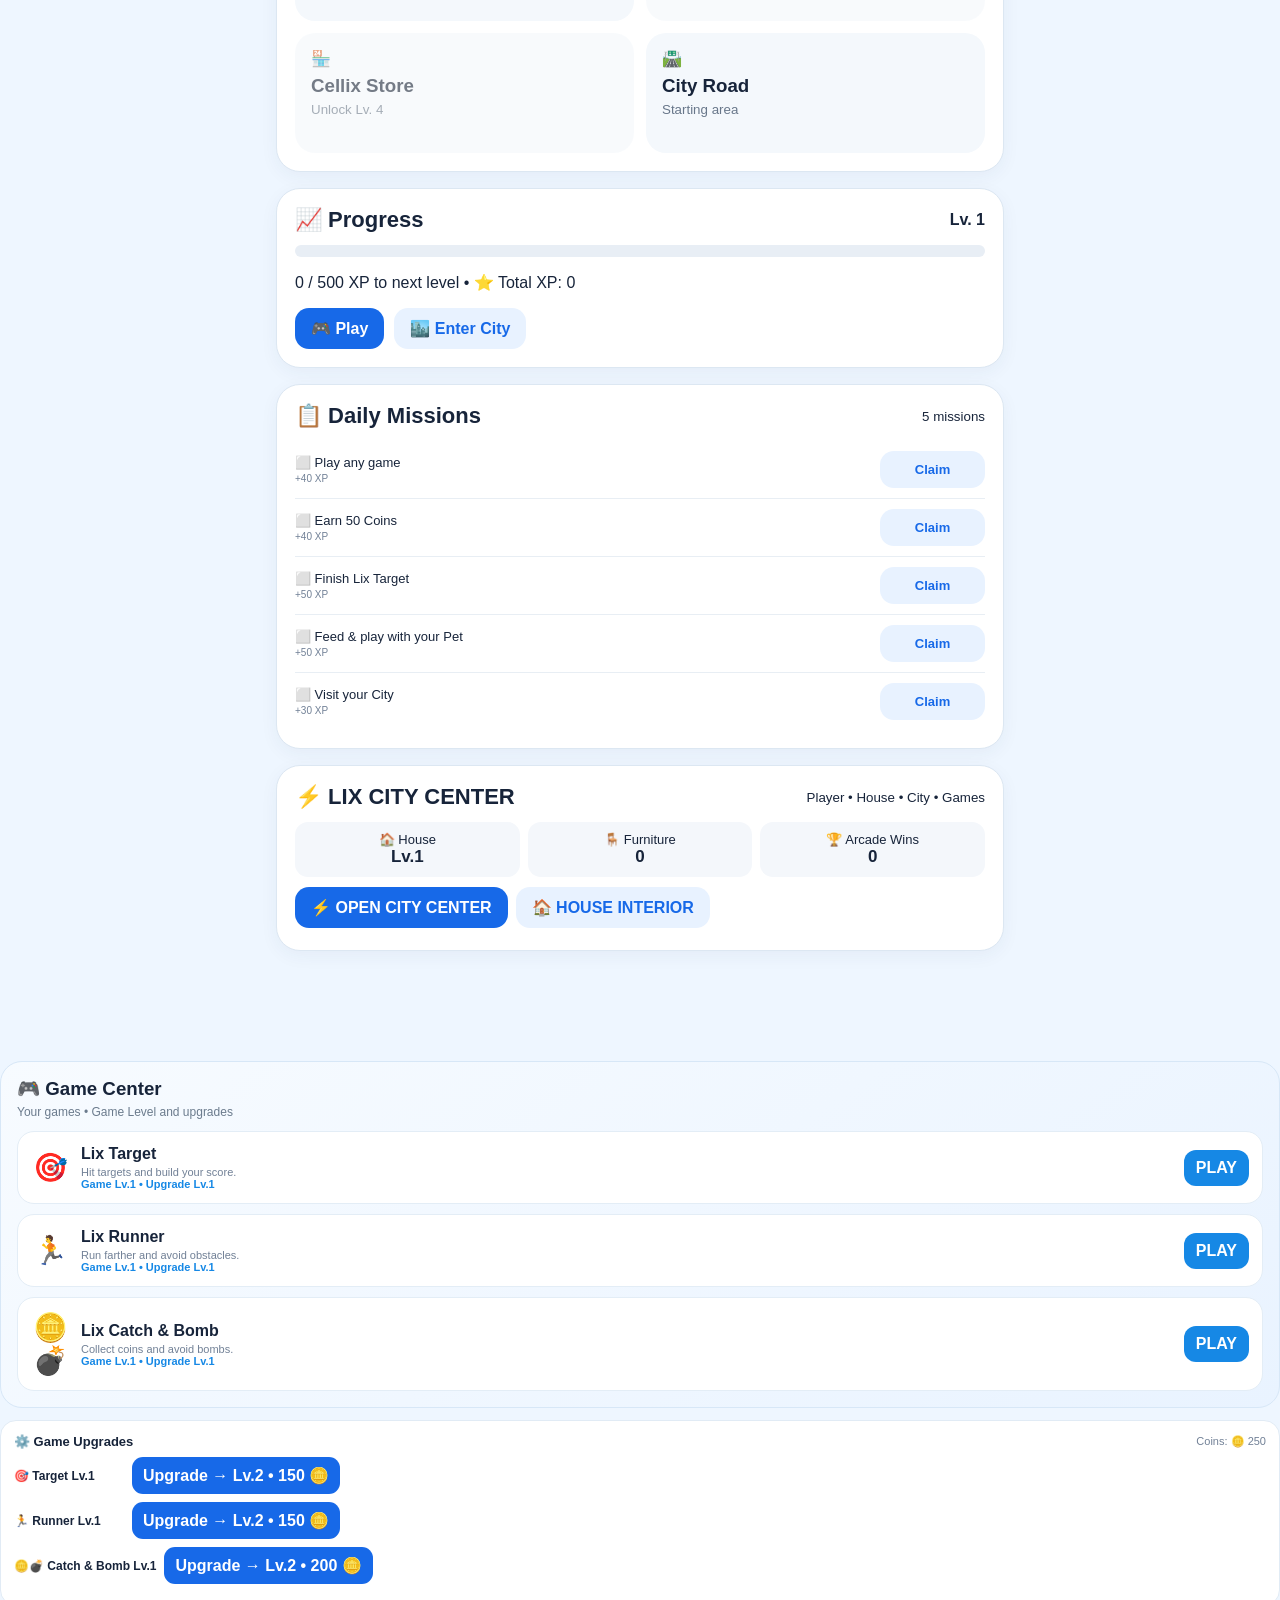
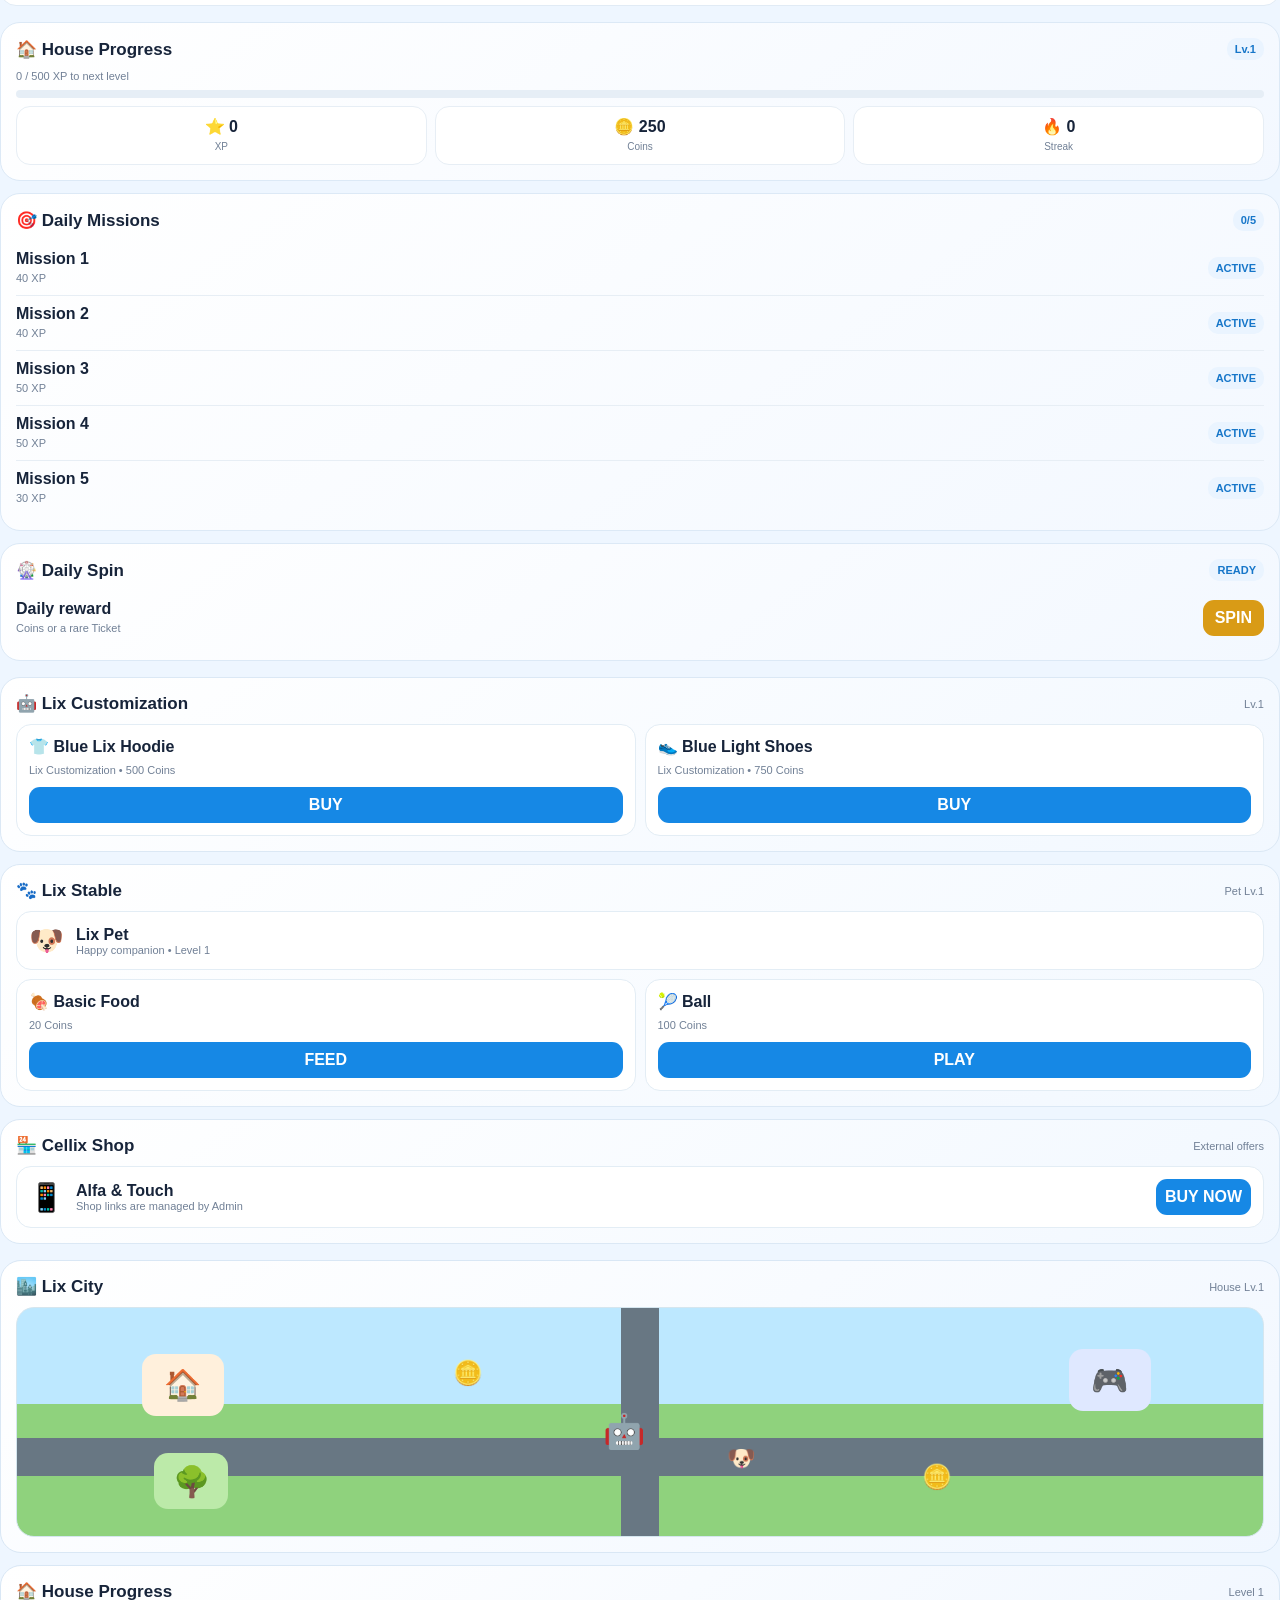
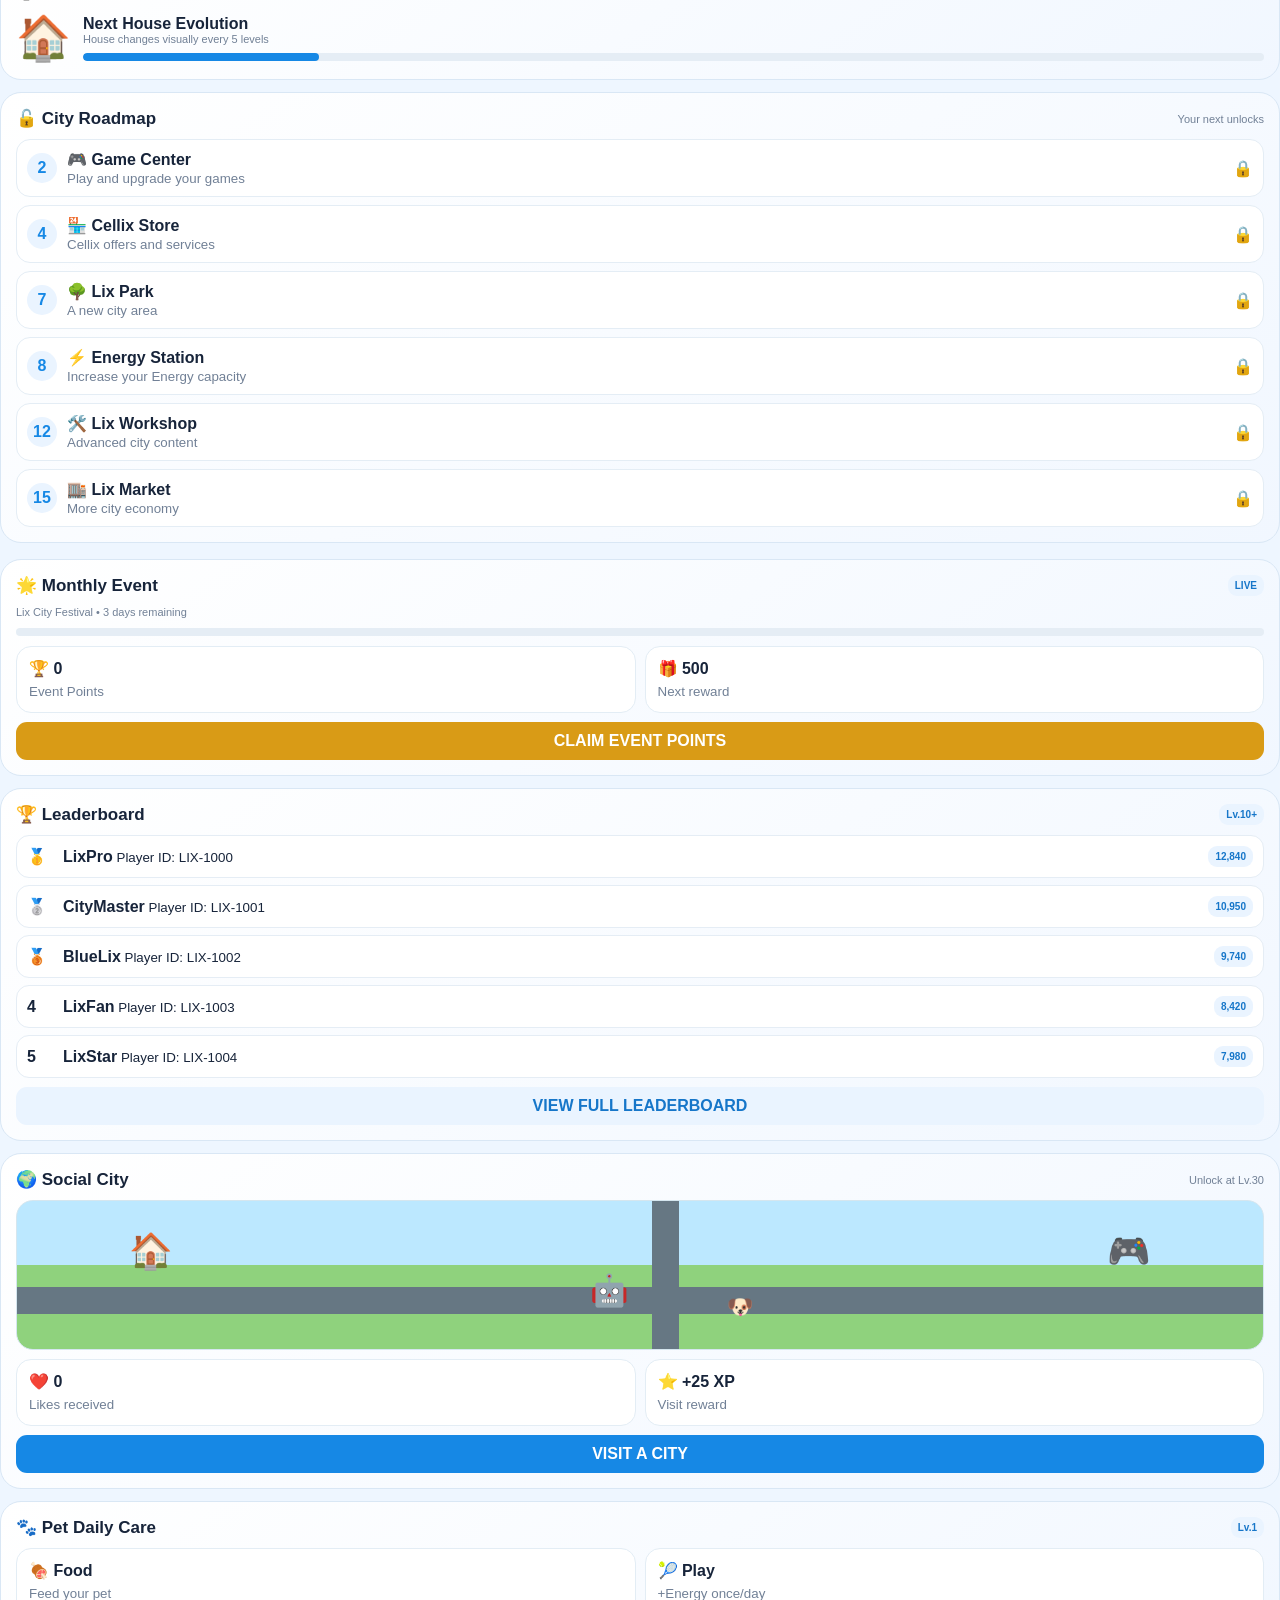
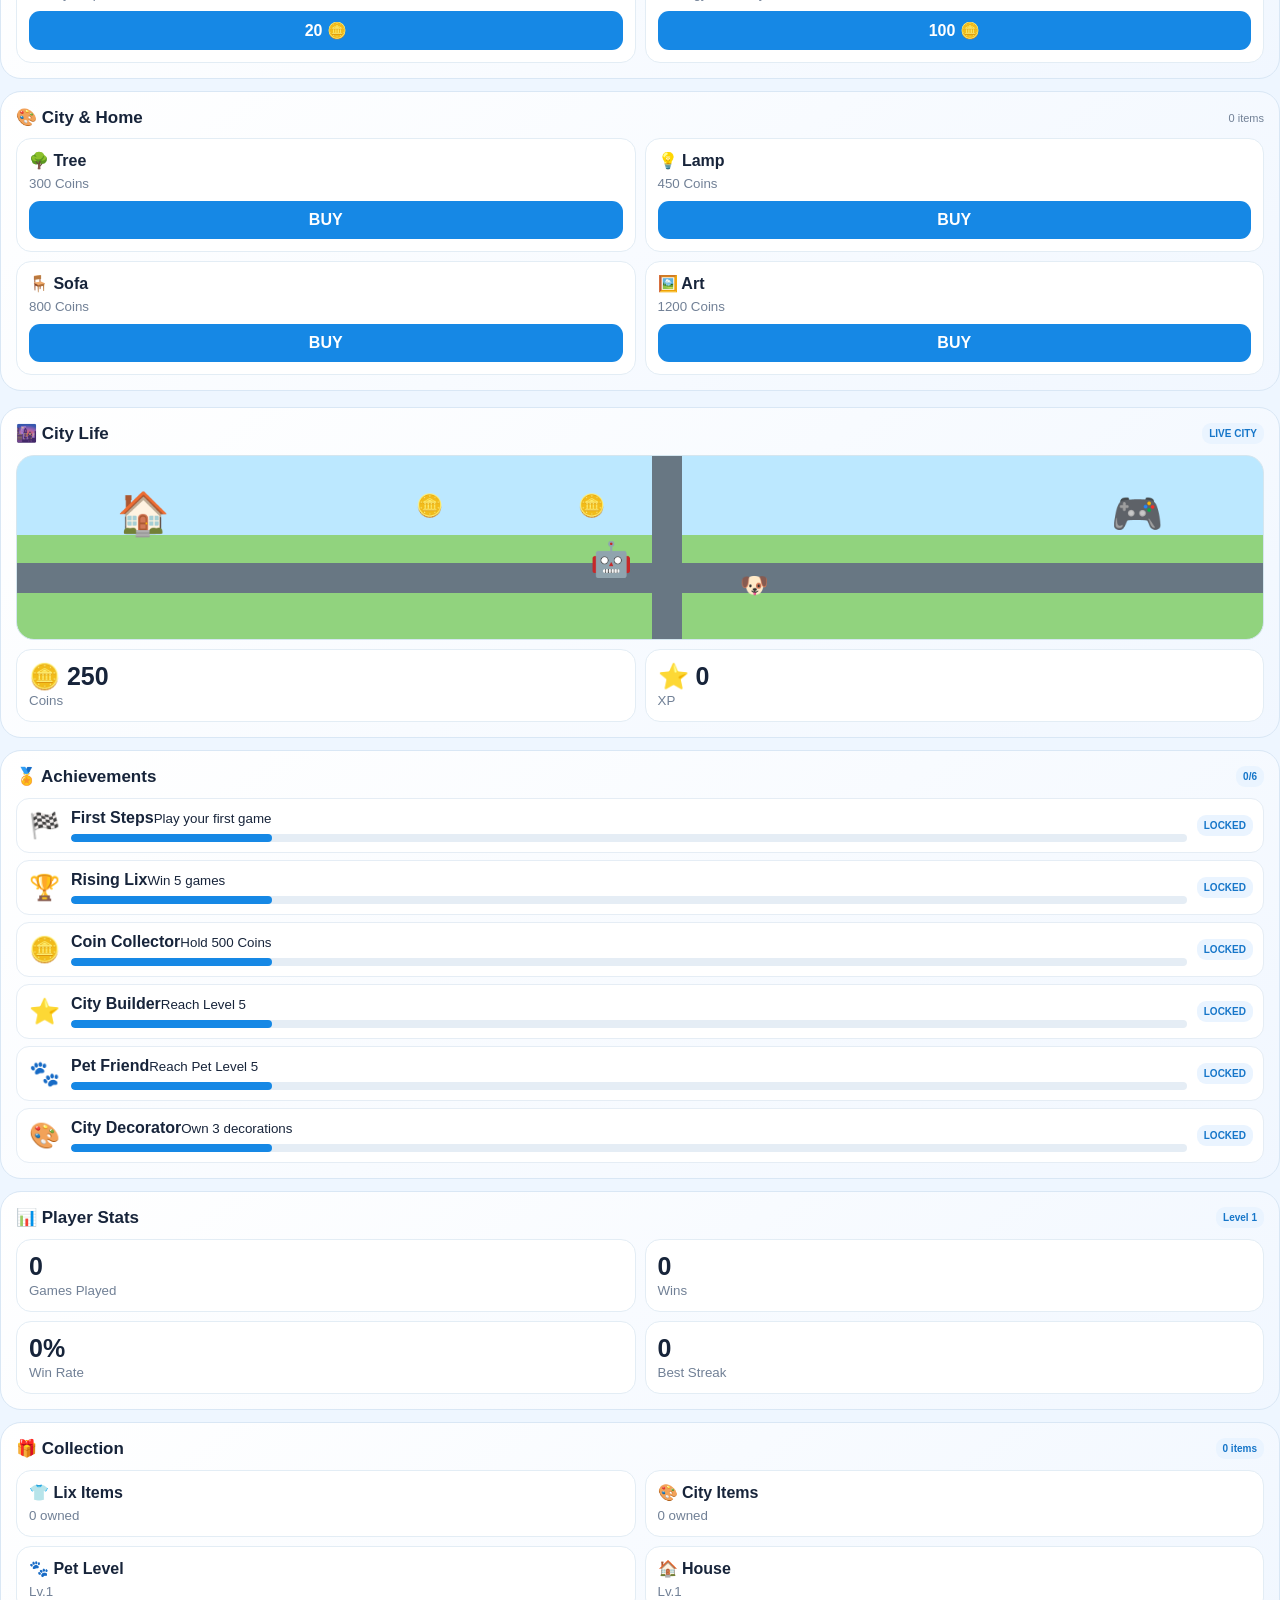
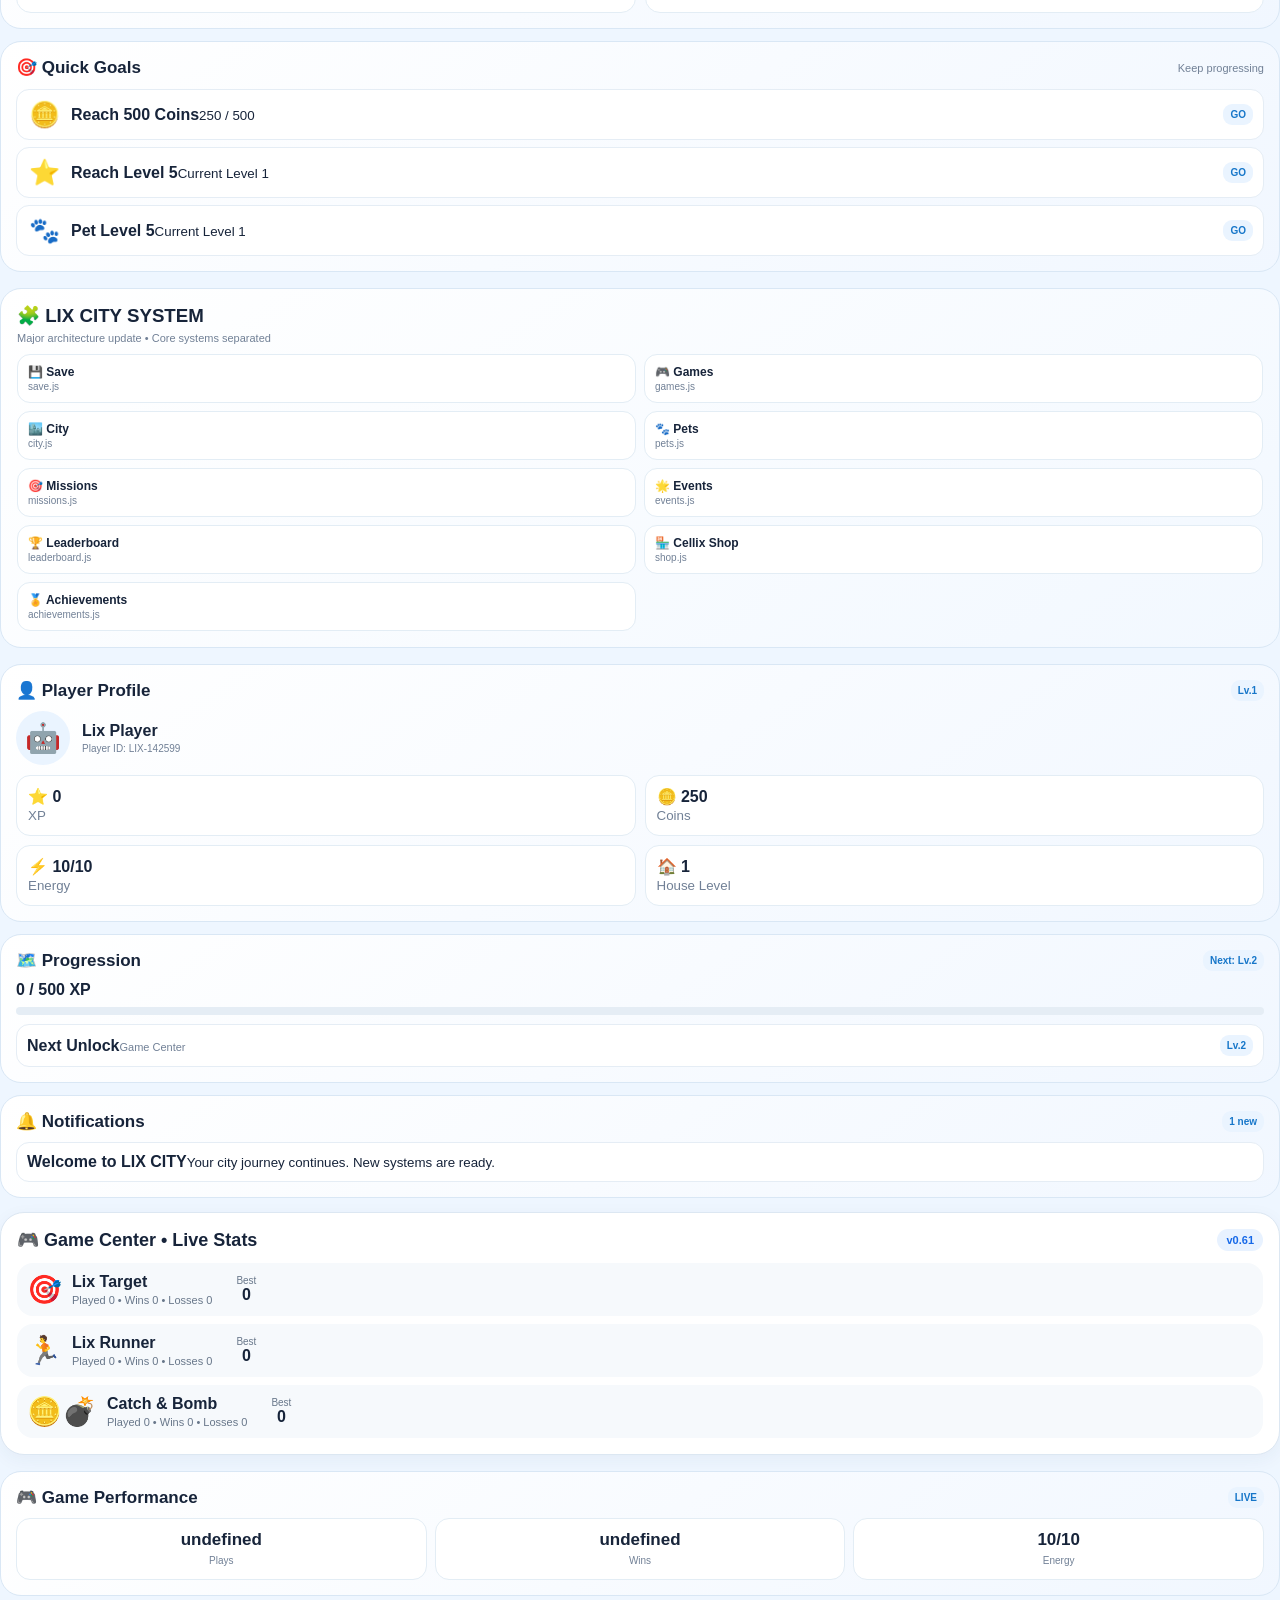
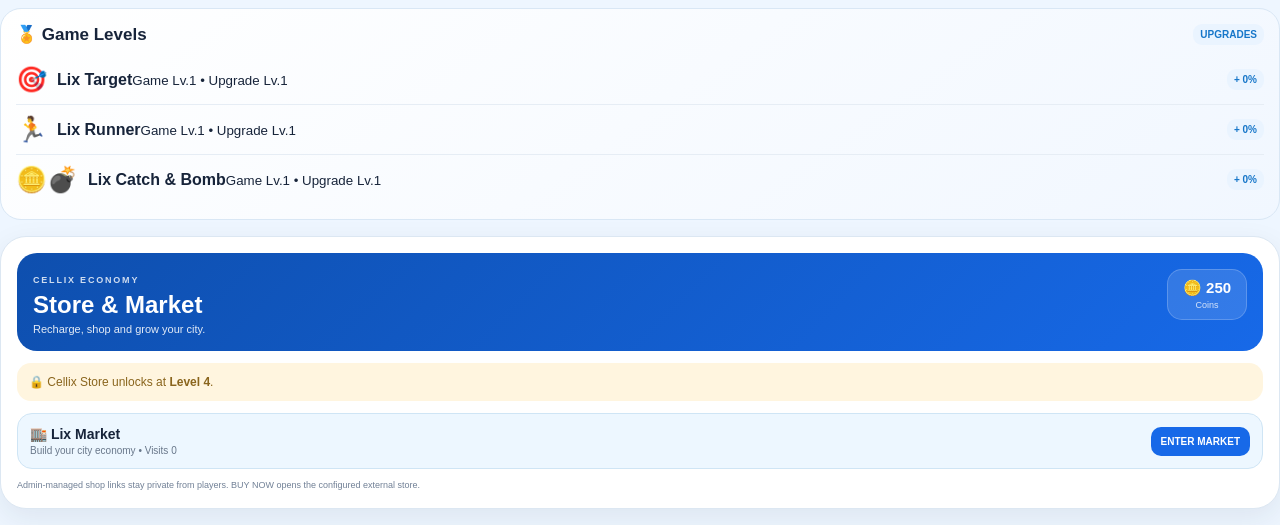
==== commit 9892e776: "Add files via upload" ====
--- a/index.html
+++ b/index.html
@@ -1034,7 +1034,7 @@
 </script>
 <button id="lix23HubBtn" style="display:none!important">🧩 HUB</button><script src="app.js"></script><script src="mega-v26.js"></script><script src="v263-stability.js"></script><script src="mega-v27.js"></script>
 <script src="v2.10-core-bridge.js?v=210"></script><script src="v2.9.0-command.js?v=290"></script><script src="v2.9.1-repair.js?v=291"></script><script src="v2.9.2-wardrobe.js?v=292"></script>
-<script src="v2.10.1-command-fix.js?v=2101"></script></body>
+<script src="v2.10.2-command-routing.js?v=2102"></script></body>
 </html>
 <style>
 /* v0.72 — HARD CITY VISUAL RECOVERY */
